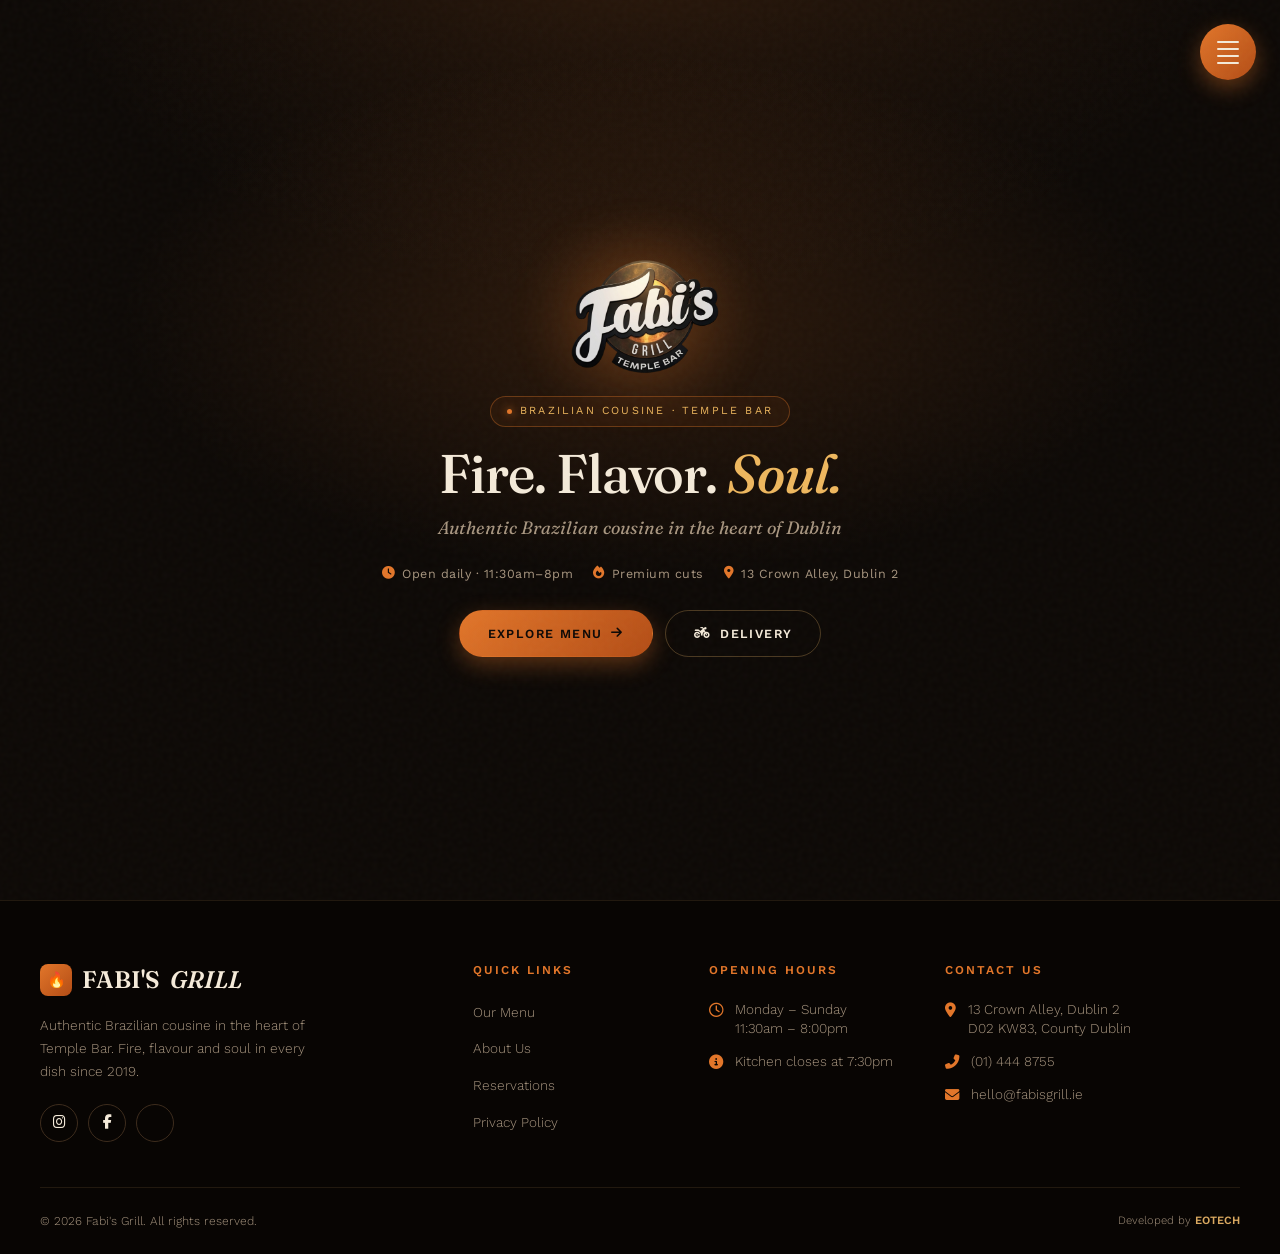
==== index.html @ be39a0a1 "Update index.html" ====
<!DOCTYPE html>
<html lang="en">
<head>
<meta charset="UTF-8">
<meta name="viewport" content="width=device-width, initial-scale=1.0, viewport-fit=cover">
<title>Fabi's Grill · Brazilian Cousine &amp; Grill · Temple Bar, Dublin</title>
<meta name="description" content="Fabi's Grill — Authentic Brazilian cousine in the heart of Temple Bar, Dublin. Picanha, feijoada, parmegiana and much more.">

<link rel="icon" href="data:image/svg+xml,<svg xmlns='http://www.w3.org/2000/svg' viewBox='0 0 100 100'><text y='.9em' font-size='90'>🔥</text></svg>">

<link rel="preconnect" href="https://fonts.googleapis.com">
<link rel="preconnect" href="https://fonts.gstatic.com" crossorigin>
<link href="https://fonts.googleapis.com/css2?family=Fraunces:ital,opsz,wght@0,9..144,400;0,9..144,500;0,9..144,600;0,9..144,700;1,9..144,500;1,9..144,600&family=Work+Sans:wght@300;400;500;600;700&display=swap" rel="stylesheet">
<link rel="stylesheet" href="https://cdnjs.cloudflare.com/ajax/libs/font-awesome/6.4.0/css/all.min.css">

<style>
:root {
    --char: #0d0906;
    --char-2: #14100b;
    --panel: #1d1610;
    --panel-2: #261c14;
    --panel-3: #2f2318;
    --line: #3d2c1d;
    --line-soft: rgba(217,168,96,0.12);
    --ember: #e2762a; /* Laranja principal */
    --ember-deep: #b34d16;
    --gold: #d9a860;
    --gold-bright: #eeb75e;
    --cream: #f4ead9;
    --muted: #a89680;
    
    --font-display: 'Fraunces', Georgia, serif;
    --font-body: 'Work Sans', -apple-system, sans-serif;
    --ease: cubic-bezier(0.16, 1, 0.3, 1);
    --transition: all 0.4s var(--ease);
}

* { margin: 0; padding: 0; box-sizing: border-box; -webkit-tap-highlight-color: transparent; }

html { scroll-behavior: smooth; }

body {
    background: var(--char);
    background-image:
        radial-gradient(ellipse 1000px 600px at 50% -5%, rgba(226,118,42,0.14), transparent 60%),
        radial-gradient(ellipse 800px 500px at 90% 100%, rgba(217,168,96,0.06), transparent 60%);
    font-family: var(--font-body);
    color: var(--cream);
    overflow-x: hidden;
    line-height: 1.55;
    -webkit-font-smoothing: antialiased;
    touch-action: pan-x pan-y;
    display: flex;
    flex-direction: column;
    min-height: 100vh;
}

body::before {
    content: '';
    position: fixed;
    inset: 0;
    pointer-events: none;
    opacity: 0.03;
    z-index: 9999;
    background-image: url("data:image/svg+xml,%3Csvg viewBox='0 0 200 200' xmlns='http://www.w3.org/2000/svg'%3E%3Cfilter id='n'%3E%3CfeTurbulence type='fractalNoise' baseFrequency='0.9'/%3E%3C/filter%3E%3Crect width='100%25' height='100%25' filter='url(%23n)'/%3E%3C/svg%3E");
}

h1, h2, h3, h4 { font-family: var(--font-display); font-weight: 500; letter-spacing: -0.01em; }

::selection { background: var(--ember); color: var(--char); }

::-webkit-scrollbar { width: 10px; height: 4px; }
::-webkit-scrollbar-track { background: var(--char-2); }
::-webkit-scrollbar-thumb { background: var(--line); border-radius: 10px; }
::-webkit-scrollbar-thumb:hover { background: var(--ember); }

/* ============ BOTÃO MENU FLUTUANTE (Padrão do Site) ============ */
.menu-toggle-btn {
    position: fixed;
    top: 24px;
    right: 24px;
    width: 56px;
    height: 56px;
    background: linear-gradient(135deg, var(--ember), var(--ember-deep));
    border-radius: 50%;
    border: none;
    cursor: pointer;
    z-index: 1000;
    display: flex;
    flex-direction: column;
    align-items: center;
    justify-content: center;
    gap: 5px;
    box-shadow: 0 8px 22px rgba(226,118,42,0.4);
    transition: transform 0.3s var(--ease), box-shadow 0.3s;
}

.menu-toggle-btn:hover {
    transform: translateY(-3px);
    box-shadow: 0 14px 32px rgba(226,118,42,0.6);
    filter: brightness(1.08);
}

.menu-toggle-btn span {
    display: block;
    width: 22px;
    height: 2px;
    background-color: var(--cream);
    border-radius: 2px;
}

/* ============ SIDEBAR (MENU LATERAL) ============ */
.sidebar-overlay {
    position: fixed;
    inset: 0;
    background: rgba(0, 0, 0, 0.6);
    backdrop-filter: blur(4px);
    z-index: 1001;
    opacity: 0;
    visibility: hidden;
    transition: var(--transition);
}

.sidebar-overlay.active {
    opacity: 1;
    visibility: visible;
}

.sidebar-menu {
    position: fixed;
    top: 0;
    right: -100%;
    width: 100%;
    max-width: 400px;
    height: 100%;
    height: 100dvh;
    background: var(--char);
    z-index: 1002;
    display: flex;
    flex-direction: column;
    transition: right 0.4s var(--ease);
    border-left: 1px solid var(--line);
    box-shadow: -10px 0 30px rgba(0,0,0,0.5);
}

.sidebar-menu.active {
    right: 0;
}

/* Header da Sidebar */
.sidebar-header {
    display: flex;
    justify-content: space-between;
    align-items: center;
    padding: 30px;
    border-bottom: 1px solid var(--line-soft);
}

.sidebar-header img {
    max-height: 50px;
}

.close-sidebar {
    background: transparent;
    border: none;
    color: var(--muted);
    font-size: 1.5rem;
    cursor: pointer;
    transition: color 0.3s;
}

.close-sidebar:hover {
    color: var(--cream);
}

/* Links da Sidebar */
.sidebar-links {
    list-style: none;
    padding: 20px 0;
    flex: 1;
    overflow-y: auto;
}

.sidebar-links li {
    padding: 0 30px;
}

.sidebar-links a {
    display: flex;
    align-items: center;
    gap: 15px;
    padding: 18px 0;
    text-decoration: none;
    color: var(--cream);
    font-family: var(--font-display);
    font-size: 1.4rem;
    font-weight: 500;
    border-bottom: 1px solid rgba(61, 44, 29, 0.4);
    transition: var(--transition);
}

.sidebar-links a:hover {
    color: var(--gold-bright);
    padding-left: 10px;
}

.sidebar-links a i {
    color: var(--ember);
    font-size: 1rem;
    width: 24px;
    text-align: center;
}

/* Footer da Sidebar */
.sidebar-footer {
    padding: 30px;
    border-top: 1px solid var(--line-soft);
    background: var(--char-2);
}

.sidebar-footer p {
    color: var(--muted);
    font-size: 0.8rem;
    margin-bottom: 15px;
    line-height: 1.5;
}

.sidebar-socials {
    display: flex;
    gap: 15px;
}

.sidebar-socials a {
    color: var(--cream);
    font-size: 1.1rem;
    transition: color 0.3s;
}

.sidebar-socials a:hover {
    color: var(--ember);
}

/* ============ HERO ============ */
.hero {
    position: relative;
    display: flex;
    align-items: center;
    justify-content: center;
    text-align: center;
    padding: 50px 30px 40px;
    flex: 1;
    min-height: 100vh;
    overflow: hidden;
}

.hero::before {
    content: '';
    position: absolute;
    inset: 0;
    background:
        radial-gradient(ellipse 800px 400px at 50% 35%, rgba(226,118,42,0.15), transparent 65%),
        linear-gradient(180deg, transparent 0%, var(--char) 100%);
    z-index: 1;
}

/* ============ EFEITO DE FOGO PREMIUM ============ */
.hero-embers {
    position: absolute;
    inset: 0;
    z-index: 0;
    overflow: hidden;
    pointer-events: none;
}

.hero-embers span {
    position: absolute;
    bottom: -20px;
    border-radius: 50%;
    background: radial-gradient(circle at 30% 30%, #fff, var(--gold-bright) 40%, var(--ember) 80%);
    box-shadow: 
        0 0 6px #fff,
        0 0 12px var(--gold-bright),
        0 0 24px var(--ember),
        0 0 50px rgba(226,118,42,0.4);
    animation: riseFire linear infinite;
    opacity: 0;
}

@keyframes riseFire {
    0% { transform: translateY(0) translateX(0) scale(0.3); opacity: 0; }
    15% { opacity: 1; transform: translateY(-20vh) translateX(15px) scale(1); }
    50% { transform: translateY(-55vh) translateX(-20px) scale(0.8); opacity: 0.9; }
    80% { transform: translateY(-85vh) translateX(10px) scale(0.5); opacity: 0.5; }
    100% { transform: translateY(-110vh) translateX(-5px) scale(0); opacity: 0; }
}

/* Camadas de faíscas */
.hero-embers span:nth-child(1)  { left: 10%; width: 2px; height: 2px; animation-duration: 3.5s; animation-delay: 0s; }
.hero-embers span:nth-child(2)  { left: 25%; width: 2px; height: 2px; animation-duration: 4.2s; animation-delay: 1s; }
.hero-embers span:nth-child(3)  { left: 40%; width: 3px; height: 3px; animation-duration: 3.8s; animation-delay: 2.5s; }
.hero-embers span:nth-child(4)  { left: 55%; width: 2px; height: 2px; animation-duration: 4.5s; animation-delay: 0.5s; }
.hero-embers span:nth-child(5)  { left: 70%; width: 2px; height: 2px; animation-duration: 3.2s; animation-delay: 3s; }
.hero-embers span:nth-child(6)  { left: 85%; width: 3px; height: 3px; animation-duration: 4.8s; animation-delay: 1.5s; }
.hero-embers span:nth-child(7)  { left: 15%; width: 2px; height: 2px; animation-duration: 5s; animation-delay: 4s; }
.hero-embers span:nth-child(8)  { left: 65%; width: 2px; height: 2px; animation-duration: 3.5s; animation-delay: 2s; }
.hero-embers span:nth-child(9)  { left: 35%; width: 3px; height: 3px; animation-duration: 4.2s; animation-delay: 0.8s; }
.hero-embers span:nth-child(10) { left: 90%; width: 2px; height: 2px; animation-duration: 3.8s; animation-delay: 3.5s; }
.hero-embers span:nth-child(11) { left: 5%;  width: 4px; height: 4px; animation-duration: 5.5s; animation-delay: 1.2s; }
.hero-embers span:nth-child(12) { left: 20%; width: 5px; height: 5px; animation-duration: 6.5s; animation-delay: 4.5s; }
.hero-embers span:nth-child(13) { left: 45%; width: 4px; height: 4px; animation-duration: 5.8s; animation-delay: 2.8s; }
.hero-embers span:nth-child(14) { left: 60%; width: 5px; height: 5px; animation-duration: 6s; animation-delay: 0.2s; }
.hero-embers span:nth-child(15) { left: 75%; width: 4px; height: 4px; animation-duration: 5.2s; animation-delay: 3.2s; }
.hero-embers span:nth-child(16) { left: 95%; width: 5px; height: 5px; animation-duration: 6.8s; animation-delay: 1.8s; }
.hero-embers span:nth-child(17) { left: 50%; width: 4px; height: 4px; animation-duration: 5.5s; animation-delay: 5s; }
.hero-embers span:nth-child(18) { left: 30%; width: 5px; height: 5px; animation-duration: 6.2s; animation-delay: 2.2s; }
.hero-embers span:nth-child(19) { left: 12%; width: 7px; height: 7px; animation-duration: 8s; animation-delay: 0.4s; }
.hero-embers span:nth-child(20) { left: 82%; width: 8px; height: 8px; animation-duration: 9s; animation-delay: 2.5s; }
.hero-embers span:nth-child(21) { left: 48%; width: 6px; height: 6px; animation-duration: 7.5s; animation-delay: 4.8s; }
.hero-embers span:nth-child(22) { left: 72%; width: 7px; height: 7px; animation-duration: 8.5s; animation-delay: 1.5s; }

/* ============ CONTEÚDO DO HERO ============ */
.hero-content {
    position: relative;
    z-index: 3;
    max-width: 850px;
}

.hero-logo-wrap {
    position: relative;
    width: 170px;
    max-width: 55%;
    margin: 0 auto 16px;
}
.hero-logo-wrap::before {
    content: "";
    position: absolute;
    inset: -25%;
    background: radial-gradient(circle, rgba(226,118,42,0.45) 0%, rgba(226,118,42,0.12) 42%, transparent 72%);
    filter: blur(14px);
    border-radius: 50%;
    animation: embers-glow 5s ease-in-out infinite;
    z-index: 0;
}
@keyframes embers-glow {
    0%, 100% { opacity: 0.5; transform: scale(0.95); }
    50% { opacity: 0.9; transform: scale(1.06); }
}
.hero-logo {
    position: relative;
    z-index: 1;
    width: 100%;
    height: auto;
    border-radius: 16px;
    display: block;
    animation: logo-breathe 5s ease-in-out infinite;
}
@keyframes logo-breathe {
    0%, 100% { filter: drop-shadow(0 0 10px rgba(226,118,42,0.3)); }
    50% { filter: drop-shadow(0 0 22px rgba(226,118,42,0.6)); }
}

.hero-badge {
    display: inline-flex;
    align-items: center;
    gap: 8px;
    padding: 6px 16px;
    border: 1px solid rgba(226,118,42,0.35);
    border-radius: 40px;
    font-size: 0.68rem;
    letter-spacing: 2.2px;
    text-transform: uppercase;
    color: var(--gold-bright);
    margin-bottom: 18px;
    background: rgba(226,118,42,0.06);
    backdrop-filter: blur(10px);
    animation: fadeInDown 0.9s var(--ease) both;
}
.hero-badge .dot {
    width: 5px; height: 5px;
    border-radius: 50%;
    background: var(--ember);
    animation: pulse 2s infinite;
    box-shadow: 0 0 8px var(--ember);
}
@keyframes pulse {
    0%, 100% { opacity: 1; transform: scale(1); }
    50% { opacity: 0.5; transform: scale(1.4); }
}

.hero h1 {
    font-size: clamp(2rem, 5vw, 3.4rem);
    font-weight: 500;
    line-height: 1.05;
    margin-bottom: 12px;
    letter-spacing: -0.02em;
    animation: fadeInUp 1.1s var(--ease) 0.2s both;
}
.hero h1 em {
    color: var(--gold-bright);
    font-style: italic;
    font-weight: 500;
}

.hero-sub {
    font-family: var(--font-display);
    font-style: italic;
    font-size: clamp(1rem, 1.4vw, 1.15rem);
    color: var(--muted);
    margin-bottom: 22px;
    font-weight: 400;
    animation: fadeInUp 1.1s var(--ease) 0.35s both;
}

.hero-meta {
    display: flex;
    gap: 20px;
    justify-content: center;
    flex-wrap: wrap;
    margin-bottom: 26px;
    animation: fadeInUp 1.1s var(--ease) 0.5s both;
}
.hero-meta-item {
    display: inline-flex;
    align-items: center;
    gap: 7px;
    font-size: 0.78rem;
    color: var(--muted);
    letter-spacing: 0.5px;
}
.hero-meta-item i {
    color: var(--ember);
    font-size: 0.8rem;
}

.hero-actions {
    display: flex;
    gap: 12px;
    justify-content: center;
    flex-wrap: wrap;
    animation: fadeInUp 1.1s var(--ease) 0.65s both;
}

.btn-primary, .btn-ghost {
    padding: 13px 28px;
    border-radius: 40px;
    font-size: 0.78rem;
    font-weight: 600;
    letter-spacing: 1.4px;
    text-transform: uppercase;
    text-decoration: none;
    cursor: pointer;
    transition: var(--transition);
    border: 1px solid transparent;
    display: inline-flex;
    align-items: center;
    gap: 9px;
    font-family: var(--font-body);
}
.btn-primary {
    background: linear-gradient(135deg, var(--ember), var(--ember-deep));
    color: var(--char);
    box-shadow: 0 8px 22px rgba(226,118,42,0.35);
}
.btn-primary:hover {
    transform: translateY(-3px);
    box-shadow: 0 14px 32px rgba(226,118,42,0.5);
    filter: brightness(1.08);
}
.btn-ghost {
    background: transparent;
    color: var(--cream);
    border-color: rgba(217,168,96,0.3);
}
.btn-ghost:hover {
    border-color: var(--ember);
    color: var(--gold-bright);
    transform: translateY(-3px);
}

@keyframes fadeInUp { from { opacity: 0; transform: translateY(30px); } to { opacity: 1; transform: translateY(0); } }
@keyframes fadeInDown { from { opacity: 0; transform: translateY(-20px); } to { opacity: 1; transform: translateY(0); } }

/* ============ RODAPÉ PROFISSIONAL ============ */
footer {
    background: #080503;
    padding: 60px 40px 24px;
    border-top: 1px solid var(--line-soft);
    position: relative;
    z-index: 10;
}

.footer-grid {
    max-width: 1300px;
    margin: 0 auto;
    display: grid;
    grid-template-columns: 2fr 1fr 1fr 1.5fr;
    gap: 40px;
    margin-bottom: 40px;
}

.footer-col h4 {
    font-family: var(--font-body);
    font-size: 0.75rem;
    letter-spacing: 2px;
    text-transform: uppercase;
    color: var(--ember);
    margin-bottom: 20px;
    font-weight: 600;
}

.footer-brand .logo {
    font-family: var(--font-display);
    font-size: 1.5rem;
    font-weight: 600;
    color: var(--cream);
    text-decoration: none;
    display: inline-flex;
    align-items: center;
    gap: 10px;
    margin-bottom: 16px;
}
.footer-brand .logo .flame {
    display: inline-flex;
    align-items: center;
    justify-content: center;
    width: 32px; height: 32px;
    border-radius: 8px;
    background: linear-gradient(135deg, var(--ember), var(--ember-deep));
    color: var(--char);
    font-size: 0.95rem;
}
.footer-brand p {
    color: var(--muted);
    font-size: 0.85rem;
    font-weight: 300;
    line-height: 1.7;
    margin-bottom: 20px;
    max-width: 280px;
}

.social-links {
    display: flex;
    gap: 10px;
}
.social-links a {
    width: 38px; height: 38px;
    border-radius: 50%;
    border: 1px solid var(--line);
    display: flex;
    align-items: center;
    justify-content: center;
    color: var(--cream);
    text-decoration: none;
    font-size: 0.9rem;
    transition: var(--transition);
}
.social-links a:hover {
    background: var(--ember);
    border-color: var(--ember);
    color: var(--char);
    transform: translateY(-3px);
}

.footer-links { list-style: none; }
.footer-links li { margin-bottom: 12px; }
.footer-links a {
    color: var(--muted);
    text-decoration: none;
    font-size: 0.85rem;
    font-weight: 300;
    transition: var(--transition);
}
.footer-links a:hover { color: var(--gold-bright); padding-left: 4px; }

.footer-contact { list-style: none; }
.footer-contact li {
    display: flex;
    gap: 12px;
    margin-bottom: 14px;
    color: var(--muted);
    font-size: 0.85rem;
    font-weight: 300;
    line-height: 1.4;
}
.footer-contact i {
    color: var(--ember);
    font-size: 0.9rem;
    margin-top: 3px;
    flex-shrink: 0;
}

.footer-bottom {
    max-width: 1300px;
    margin: 0 auto;
    padding-top: 24px;
    border-top: 1px solid var(--line-soft);
    display: flex;
    justify-content: space-between;
    align-items: center;
    flex-wrap: wrap;
    gap: 16px;
    font-size: 0.75rem;
    color: var(--muted);
    font-weight: 300;
}

.developer-credit {
    display: flex;
    align-items: center;
    gap: 8px;
    font-size: 0.7rem;
    color: var(--muted);
}
.developer-credit strong { color: var(--gold); font-weight: 600; }

/* ============ MODAIS ============ */
.delivery-modal {
    display: none;
    position: fixed;
    inset: 0;
    background: rgba(0,0,0,0.85);
    backdrop-filter: blur(8px);
    z-index: 2000;
    align-items: center;
    justify-content: center;
    padding: 20px;
    opacity: 0;
    transition: opacity 0.3s ease;
}
.delivery-modal.active { display: flex; opacity: 1; }
.delivery-box {
    background: linear-gradient(180deg, var(--panel) 0%, var(--char-2) 100%);
    border-radius: 24px;
    padding: 40px 32px;
    max-width: 420px;
    width: 100%;
    border: 1px solid var(--line);
    box-shadow: 0 30px 80px rgba(0,0,0,0.8);
    text-align: center;
    transform: translateY(20px);
    transition: transform 0.4s var(--ease);
}
.delivery-modal.active .delivery-box { transform: translateY(0); }
.delivery-box h2 { font-family: var(--font-display); font-size: 1.8rem; color: var(--cream); margin-bottom: 8px; }
.delivery-box p { color: var(--muted); font-size: 0.9rem; margin-bottom: 28px; font-weight: 300; }
.delivery-options { display: flex; flex-direction: column; gap: 12px; margin-bottom: 24px; }
.delivery-option {
    display: flex; align-items: center; justify-content: center; gap: 12px;
    padding: 16px 22px; border-radius: 14px; text-decoration: none;
    font-weight: 700; font-size: 1rem; transition: var(--transition);
    border: 1px solid transparent;
}
.delivery-option i { font-size: 1.2rem; }
.delivery-option.deliveroo { background: rgba(0, 204, 188, 0.1); color: #00CCBC; border-color: rgba(0, 204, 188, 0.3); }
.delivery-option.deliveroo:hover { background: #00CCBC; color: var(--char); transform: translateY(-3px); box-shadow: 0 10px 25px rgba(0, 204, 188, 0.4); }
.delivery-option.ubereats { background: rgba(6, 193, 103, 0.1); color: #06C167; border-color: rgba(6, 193, 103, 0.3); }
.delivery-option.ubereats:hover { background: #06C167; color: #fff; transform: translateY(-3px); box-shadow: 0 10px 25px rgba(6, 193, 103, 0.4); }
.close-delivery { background: transparent; border: none; color: var(--muted); font-size: 0.85rem; font-weight: 500; cursor: pointer; padding: 8px; transition: color 0.2s; }
.close-delivery:hover { color: var(--cream); }

/* ============ RESPONSIVIDADE ============ */
@media (max-width: 992px) {
    .footer-grid { grid-template-columns: 1fr 1fr; }
}

@media (max-width: 768px) {
    .menu-toggle-btn { top: 16px; right: 16px; width: 50px; height: 50px; }
    .menu-toggle-btn span { width: 20px; }
    
    .hero { padding: 40px 20px 30px; }
    .hero-logo-wrap { width: 140px; }
    .hero-actions { flex-direction: column; align-items: center; }
    .btn-primary, .btn-ghost { width: 100%; max-width: 280px; justify-content: center; }
    .hero-meta { gap: 12px; }
    .hero-meta-item { font-size: 0.72rem; }
    
    .footer-grid { grid-template-columns: 1fr; text-align: center; gap: 36px; }
    .footer-brand p { margin: 0 auto 20px; }
    .social-links { justify-content: center; }
    .footer-contact li { justify-content: center; text-align: left; }
    .footer-bottom { flex-direction: column; text-align: center; }
    .delivery-box { padding: 32px 24px; }
}

@media (prefers-reduced-motion: reduce) {
    *, *::before, *::after {
        animation-duration: 0.001ms !important;
        animation-iteration-count: 1 !important;
        transition-duration: 0.001ms !important;
    }
    .hero-embers { display: none; }
}

:focus-visible {
    outline: 2px solid var(--ember);
    outline-offset: 3px;
    border-radius: 4px;
}
</style>
</head>
<body>

<!-- BOTÃO FLUTUANTE -->
<button class="menu-toggle-btn" id="openMenu" aria-label="Open menu">
    <span></span>
    <span></span>
    <span></span>
    <span></span>
</button>

<!-- SIDEBAR MENU LATERAL -->
<div class="sidebar-overlay" id="sidebarOverlay"></div>
<nav class="sidebar-menu" id="sidebarMenu">
    <div class="sidebar-header">
        <img src="logo-fabis.png" alt="Fabi's Grill">
        <button class="close-sidebar" id="closeMenu" aria-label="Close menu">&times;</button>
    </div>
    
    <ul class="sidebar-links">
        <li>
            <a href="#" onclick="openBookingModal(); closeSidebar();">
                <i class="far fa-calendar-alt"></i> Book a Table
            </a>
        </li>
        <li>
            <a href="#" onclick="openDeliveryModal(); closeSidebar();">
                <i class="fas fa-motorcycle"></i> Order Delivery
            </a>
        </li>
        <li>
            <a href="#">
                <i class="fas fa-utensils"></i> Our Menu
            </a>
        </li>
        <li>
            <a href="#">
                <i class="fas fa-info-circle"></i> About Us
            </a>
        </li>
        <li>
            <a href="#contact">
                <i class="fas fa-map-marker-alt"></i> Find Us
            </a>
        </li>
    </ul>
    
    <div class="sidebar-footer">
        <p><i class="fas fa-phone-alt"></i> (01) 444 8755<br><i class="fas fa-map-marker-alt"></i> 13 Crown Alley, Dublin 2</p>
        <div class="sidebar-socials">
            <!-- Instagram e Facebook Configurados -->
            <a href="https://www.instagram.com/fabisgrilltemplebar" target="_blank" rel="noopener noreferrer" aria-label="Instagram"><i class="fab fa-instagram"></i></a>
            <a href="https://www.facebook.com/search/top?q=fabisgrill%20temple%20bar" target="_blank" rel="noopener noreferrer" aria-label="Facebook"><i class="fab fa-facebook-f"></i></a>
            <a href="#" aria-label="Tripadvisor"><i class="fab fa-tripadvisor"></i></a>
        </div>
    </div>
</nav>

<!-- HERO -->
<section class="hero">
    <div class="hero-embers" aria-hidden="true">
        <span></span><span></span><span></span><span></span><span></span>
        <span></span><span></span><span></span><span></span><span></span>
        <span></span><span></span><span></span><span></span><span></span>
        <span></span><span></span><span></span><span></span><span></span>
        <span></span><span></span>
    </div>

    <div class="hero-content">
        <div class="hero-logo-wrap">
            <img class="hero-logo" src="logo-fabis.png" alt="Fabi's Grill logo" width="340" height="340" fetchpriority="high">
        </div>

        <div class="hero-badge">
            <span class="dot"></span>
            Brazilian Cousine · Temple Bar
        </div>

        <h1>Fire. Flavor. <em>Soul.</em></h1>
        <p class="hero-sub">Authentic Brazilian cousine in the heart of Dublin</p>

        <div class="hero-meta">
            <span class="hero-meta-item"><i class="fas fa-clock"></i> Open daily · 11:30am–8pm</span>
            <span class="hero-meta-item"><i class="fas fa-fire"></i> Premium cuts</span>
            <span class="hero-meta-item"><i class="fas fa-map-marker-alt"></i> 13 Crown Alley, Dublin 2</span>
        </div>

        <div class="hero-actions">
            <a href="#" class="btn-primary">
                Explore Menu <i class="fas fa-arrow-right"></i>
            </a>
            <button class="btn-ghost" onclick="openDeliveryModal()">
               <i class="fas fa-motorcycle"></i> Delivery
            </button>
        </div>
    </div>
</section>

<!-- RODAPÉ PROFISSIONAL -->
<footer id="contact">
    <div class="footer-grid">
        
        <div class="footer-brand">
            <a href="#" class="logo">
                <span class="flame">🔥</span>
                FABI'S <em>GRILL</em>
            </a>
            <p>Authentic Brazilian cousine in the heart of Temple Bar. Fire, flavour and soul in every dish since 2019.</p>
            <div class="social-links">
                <!-- Instagram e Facebook Configurados -->
                <a href="https://www.instagram.com/fabisgrilltemplebar" target="_blank" rel="noopener noreferrer" aria-label="Instagram"><i class="fab fa-instagram"></i></a>
                <a href="https://www.facebook.com/search/top?q=fabisgrill%20temple%20bar" target="_blank" rel="noopener noreferrer" aria-label="Facebook"><i class="fab fa-facebook-f"></i></a>
                <a href="#" aria-label="Tripadvisor"><i class="fab fa-tripadvisor"></i></a>
            </div>
        </div>

        <div class="footer-col">
            <h4>Quick Links</h4>
            <ul class="footer-links">
                <li><a href="#">Our Menu</a></li>
                <li><a href="#">About Us</a></li>
                <li><a href="#" onclick="openBookingModal(); return false;">Reservations</a></li>
                <li><a href="#">Privacy Policy</a></li>
            </ul>
        </div>

        <div class="footer-col">
            <h4>Opening Hours</h4>
            <ul class="footer-contact">
                <li><i class="far fa-clock"></i> Monday – Sunday<br>11:30am – 8:00pm</li>
                <li><i class="fas fa-info-circle"></i> Kitchen closes at 7:30pm</li>
            </ul>
        </div>

        <div class="footer-col">
            <h4>Contact Us</h4>
            <ul class="footer-contact">
                <li>
                    <i class="fas fa-map-marker-alt"></i> 
                    <span>13 Crown Alley, Dublin 2<br>D02 KW83, County Dublin</span>
                </li>
                <li>
                    <i class="fas fa-phone-alt"></i> 
                    <a href="tel:+35314448755" style="color: inherit; text-decoration: none;">(01) 444 8755</a>
                </li>
                <li><i class="fas fa-envelope"></i> hello@fabisgrill.ie</li>
            </ul>
        </div>

    </div>

    <div class="footer-bottom">
        <span>© 2026 Fabi's Grill. All rights reserved.</span>
        <div class="developer-credit">
            <span>Developed by <strong>EOTECH</strong></span>
        </div>
    </div>
</footer>

<!-- MODAL DE DELIVERY -->
<div id="deliveryModal" class="delivery-modal" onclick="closeDeliveryModalOnClick(event)">
    <div class="delivery-box" onclick="event.stopPropagation()">
        <h2>Order Delivery</h2>
        <p>Choose your preferred delivery partner</p>
        
        <div class="delivery-options">
            <a href="https://deliveroo.ie/menu/Dublin/city-hall/fabis-grill-temple-bar" 
               target="_blank" rel="noopener noreferrer" class="delivery-option deliveroo">
                <i class="fas fa-motorcycle"></i> Deliveroo
            </a>
            
            <a href="https://www.ubereats.com/ie" 
               target="_blank" rel="noopener noreferrer" class="delivery-option ubereats">
                <i class="fas fa-motorcycle"></i> Uber Eats
            </a>
        </div>
        
        <button class="close-delivery" onclick="closeDeliveryModal()">Cancel</button>
    </div>
</div>

<!-- MODAL DE BOOKING -->
<div id="bookingModal" class="delivery-modal" onclick="closeBookingModalOnClick(event)">
    <div class="delivery-box" onclick="event.stopPropagation()">
        <h2>Book a Table</h2>
        <p>Reservations will open shortly</p>
        
        <div class="delivery-options" style="gap: 15px;">
            <a href="tel:+35314448755" class="delivery-option deliveroo" style="background: rgba(217,168,96,0.1); color: var(--gold-bright); border-color: rgba(217,168,96,0.3);">
                <i class="fas fa-phone-alt"></i> Call Us
            </a>
            <a href="mailto:hello@fabisgrill.ie" class="delivery-option ubereats" style="background: rgba(217,168,96,0.1); color: var(--gold-bright); border-color: rgba(217,168,96,0.3);">
                <i class="fas fa-envelope"></i> Send Email
            </a>
        </div>
        
        <button class="close-delivery" onclick="closeBookingModal()">Cancel</button>
    </div>
</div>

<script>
    /* === SIDEBAR MENU === */
    const sidebarMenu = document.getElementById('sidebarMenu');
    const sidebarOverlay = document.getElementById('sidebarOverlay');
    const openMenuBtn = document.getElementById('openMenu');
    const closeMenuBtn = document.getElementById('closeMenu');

    function openSidebar() {
        sidebarMenu.classList.add('active');
        sidebarOverlay.classList.add('active');
        document.body.style.overflow = 'hidden';
    }

    function closeSidebar() {
        sidebarMenu.classList.remove('active');
        sidebarOverlay.classList.remove('active');
        document.body.style.overflow = '';
    }

    openMenuBtn.addEventListener('click', openSidebar);
    closeMenuBtn.addEventListener('click', closeSidebar);
    sidebarOverlay.addEventListener('click', closeSidebar);

    /* === MODAL DELIVERY === */
    function openDeliveryModal() {
        document.getElementById('deliveryModal').classList.add('active');
        document.body.style.overflow = 'hidden';
    }

    function closeDeliveryModal() {
        document.getElementById('deliveryModal').classList.remove('active');
        document.body.style.overflow = '';
    }

    function closeDeliveryModalOnClick(event) {
        if (event.target === document.getElementById('deliveryModal')) {
            closeDeliveryModal();
        }
    }

    /* === MODAL BOOKING === */
    function openBookingModal() {
        document.getElementById('bookingModal').classList.add('active');
        document.body.style.overflow = 'hidden';
    }

    function closeBookingModal() {
        document.getElementById('bookingModal').classList.remove('active');
        document.body.style.overflow = '';
    }

    function closeBookingModalOnClick(event) {
        if (event.target === document.getElementById('bookingModal')) {
            closeBookingModal();
        }
    }

    /* === TECLA ESC === */
    document.addEventListener('keydown', function(e) {
        if (e.key === 'Escape') {
            closeDeliveryModal();
            closeBookingModal();
            closeSidebar();
        }
    });
</script>

</body>
</html>
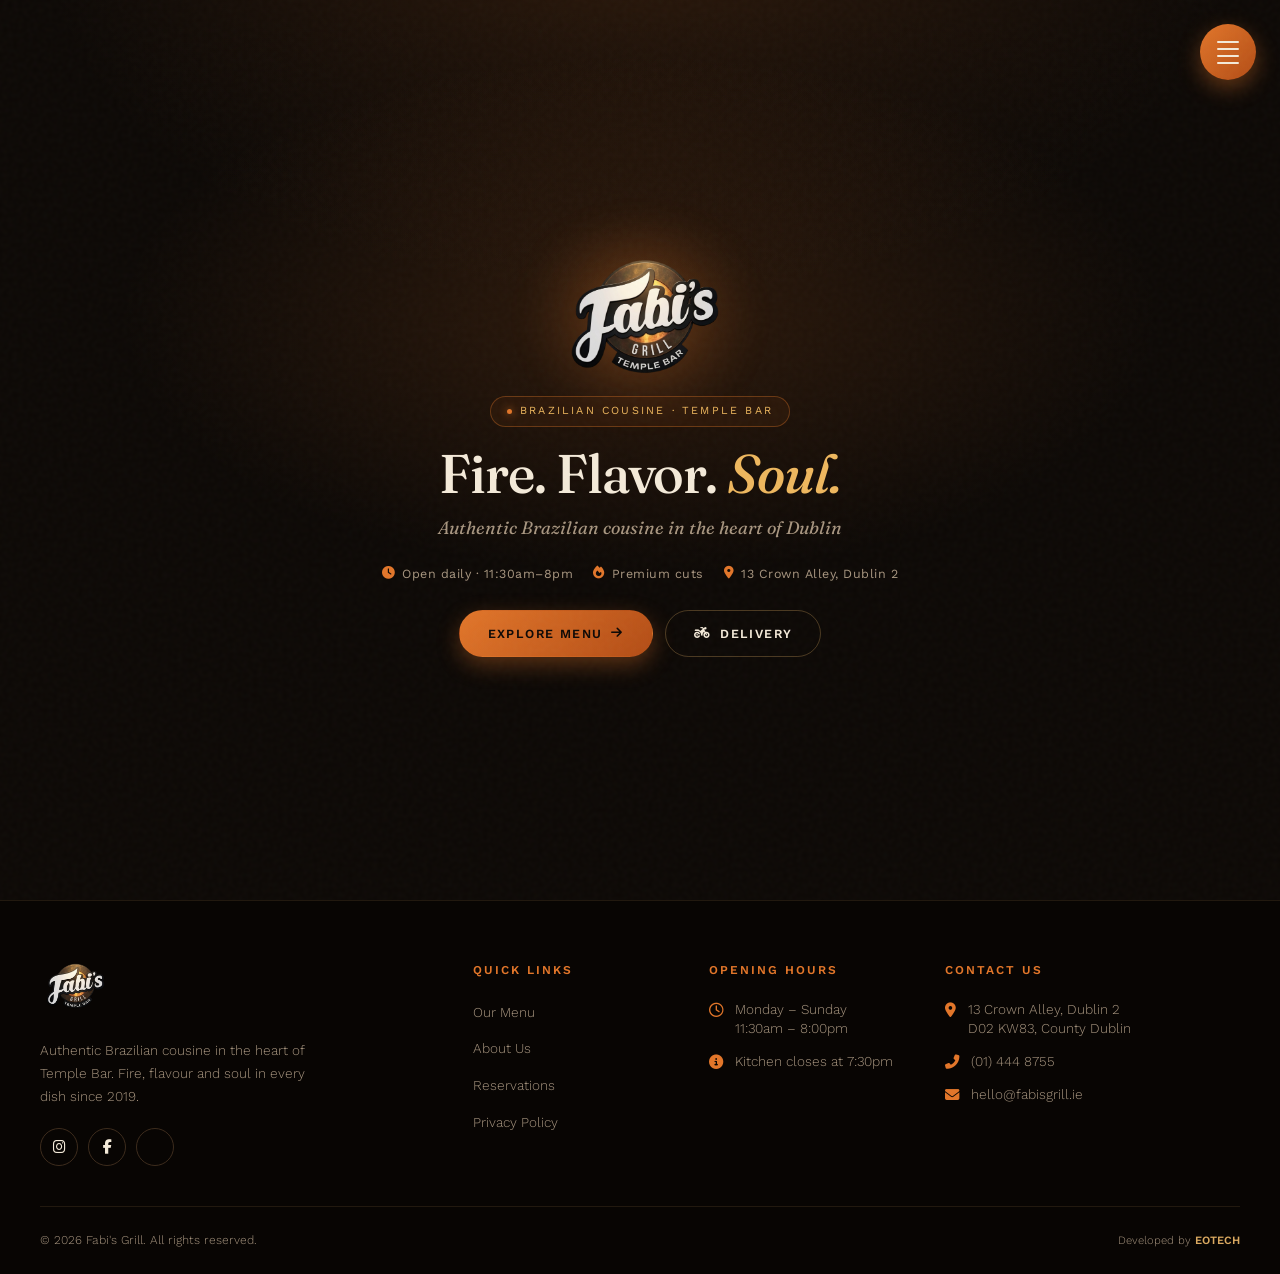
==== commit 4c6a8654: "Update index.html" ====
--- a/index.html
+++ b/index.html
@@ -74,7 +74,7 @@
 ::-webkit-scrollbar-thumb { background: var(--line); border-radius: 10px; }
 ::-webkit-scrollbar-thumb:hover { background: var(--ember); }
 
-/* ============ BOTÃO MENU FLUTUANTE (Padrão do Site) ============ */
+/* ============ BOTÃO MENU FLUTUANTE ============ */
 .menu-toggle-btn {
     position: fixed;
     top: 24px;
@@ -156,8 +156,11 @@
     border-bottom: 1px solid var(--line-soft);
 }
 
+/* Logo no Menu Lateral Ajustada */
 .sidebar-header img {
-    max-height: 50px;
+    max-height: 40px;
+    width: auto;
+    display: block;
 }
 
 .close-sidebar {
@@ -508,27 +511,18 @@
     font-weight: 600;
 }
 
+/* Logo no Rodapé Ajustada */
 .footer-brand .logo {
-    font-family: var(--font-display);
-    font-size: 1.5rem;
-    font-weight: 600;
-    color: var(--cream);
+    display: inline-block;
+    margin-bottom: 20px;
     text-decoration: none;
-    display: inline-flex;
-    align-items: center;
-    gap: 10px;
-    margin-bottom: 16px;
-}
-.footer-brand .logo .flame {
-    display: inline-flex;
-    align-items: center;
-    justify-content: center;
-    width: 32px; height: 32px;
-    border-radius: 8px;
-    background: linear-gradient(135deg, var(--ember), var(--ember-deep));
-    color: var(--char);
-    font-size: 0.95rem;
-}
+}
+.footer-brand .logo img {
+    max-height: 50px;
+    width: auto;
+    display: block;
+}
+
 .footer-brand p {
     color: var(--muted);
     font-size: 0.85rem;
@@ -712,7 +706,10 @@
 <div class="sidebar-overlay" id="sidebarOverlay"></div>
 <nav class="sidebar-menu" id="sidebarMenu">
     <div class="sidebar-header">
-        <img src="logo-fabis.png" alt="Fabi's Grill">
+        <!-- Logo Ajustada Aqui -->
+        <a href="#" style="text-decoration: none;">
+            <img src="logo-fabis.png" alt="Fabi's Grill">
+        </a>
         <button class="close-sidebar" id="closeMenu" aria-label="Close menu">&times;</button>
     </div>
     
@@ -747,7 +744,6 @@
     <div class="sidebar-footer">
         <p><i class="fas fa-phone-alt"></i> (01) 444 8755<br><i class="fas fa-map-marker-alt"></i> 13 Crown Alley, Dublin 2</p>
         <div class="sidebar-socials">
-            <!-- Instagram e Facebook Configurados -->
             <a href="https://www.instagram.com/fabisgrilltemplebar" target="_blank" rel="noopener noreferrer" aria-label="Instagram"><i class="fab fa-instagram"></i></a>
             <a href="https://www.facebook.com/search/top?q=fabisgrill%20temple%20bar" target="_blank" rel="noopener noreferrer" aria-label="Facebook"><i class="fab fa-facebook-f"></i></a>
             <a href="#" aria-label="Tripadvisor"><i class="fab fa-tripadvisor"></i></a>
@@ -800,13 +796,12 @@
     <div class="footer-grid">
         
         <div class="footer-brand">
+            <!-- Logo Ajustada Aqui -->
             <a href="#" class="logo">
-                <span class="flame">🔥</span>
-                FABI'S <em>GRILL</em>
+                <img src="logo-fabis.png" alt="Fabi's Grill">
             </a>
             <p>Authentic Brazilian cousine in the heart of Temple Bar. Fire, flavour and soul in every dish since 2019.</p>
             <div class="social-links">
-                <!-- Instagram e Facebook Configurados -->
                 <a href="https://www.instagram.com/fabisgrilltemplebar" target="_blank" rel="noopener noreferrer" aria-label="Instagram"><i class="fab fa-instagram"></i></a>
                 <a href="https://www.facebook.com/search/top?q=fabisgrill%20temple%20bar" target="_blank" rel="noopener noreferrer" aria-label="Facebook"><i class="fab fa-facebook-f"></i></a>
                 <a href="#" aria-label="Tripadvisor"><i class="fab fa-tripadvisor"></i></a>
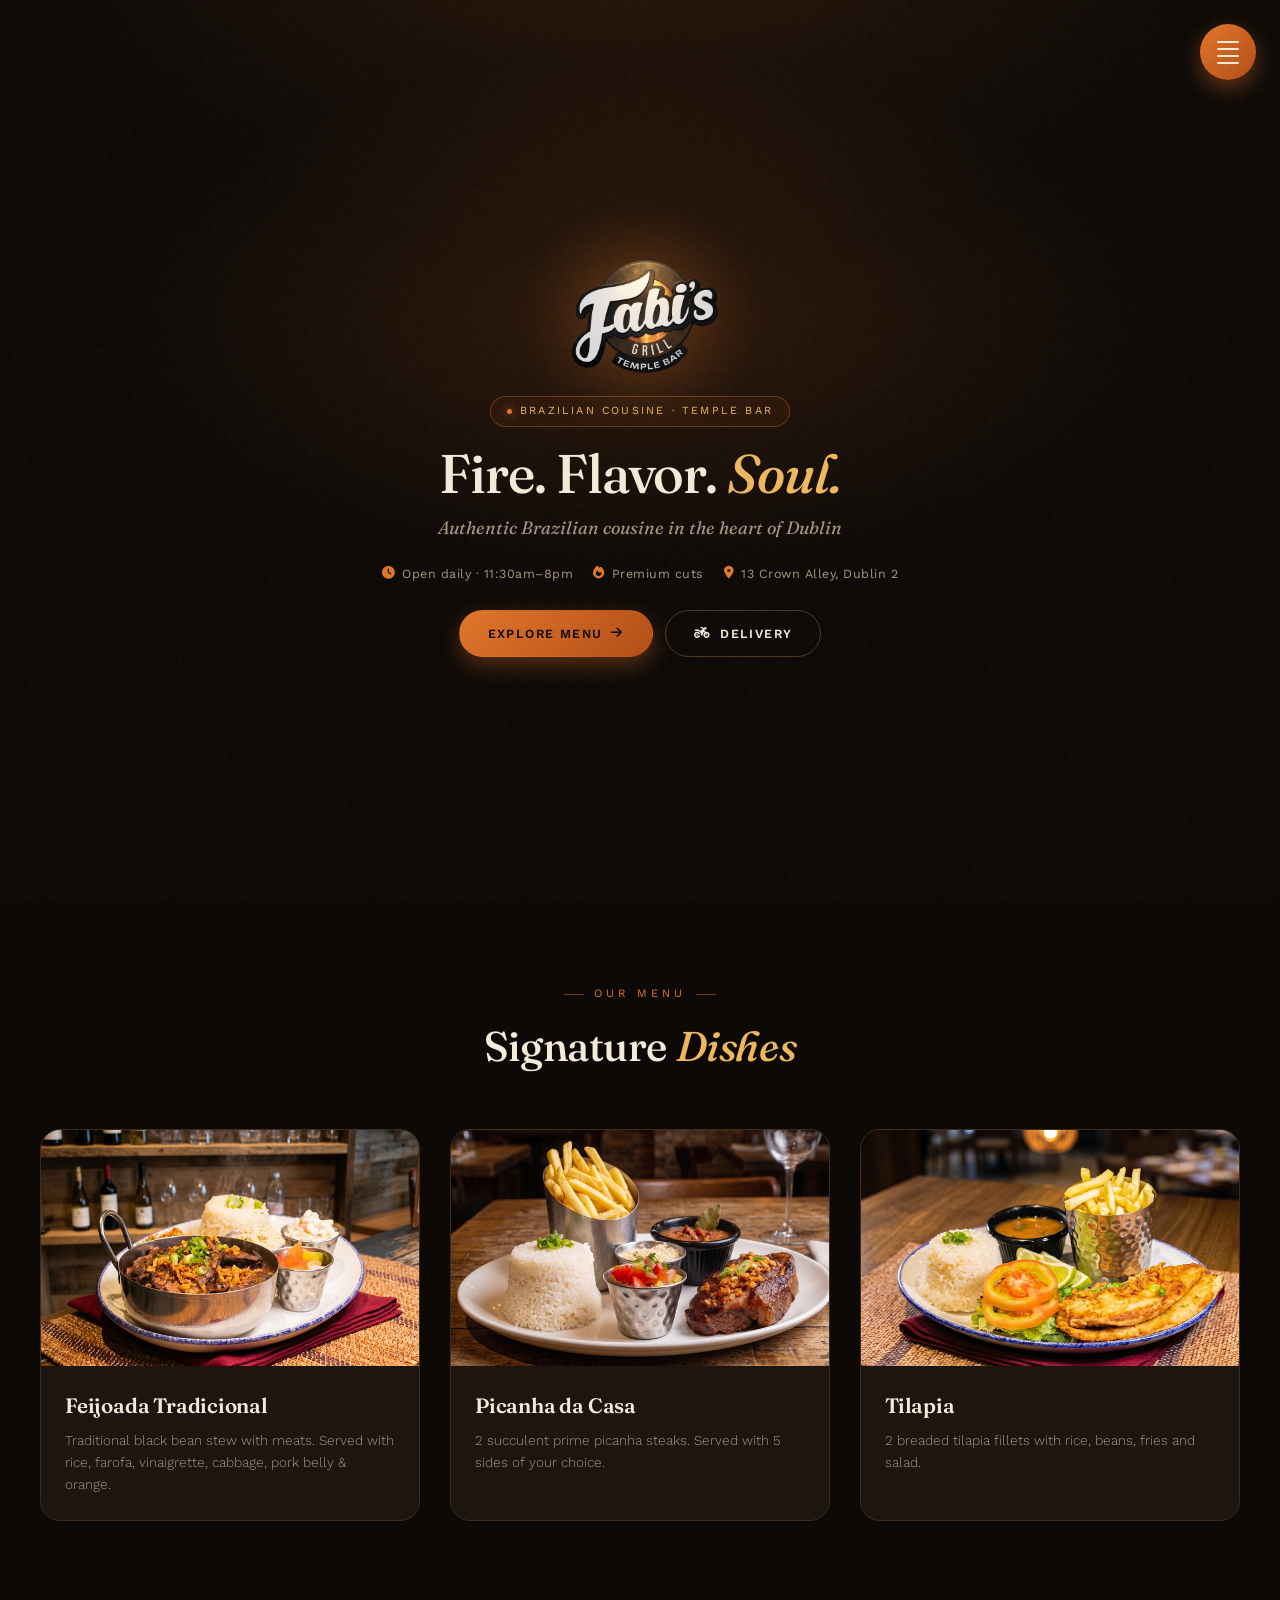
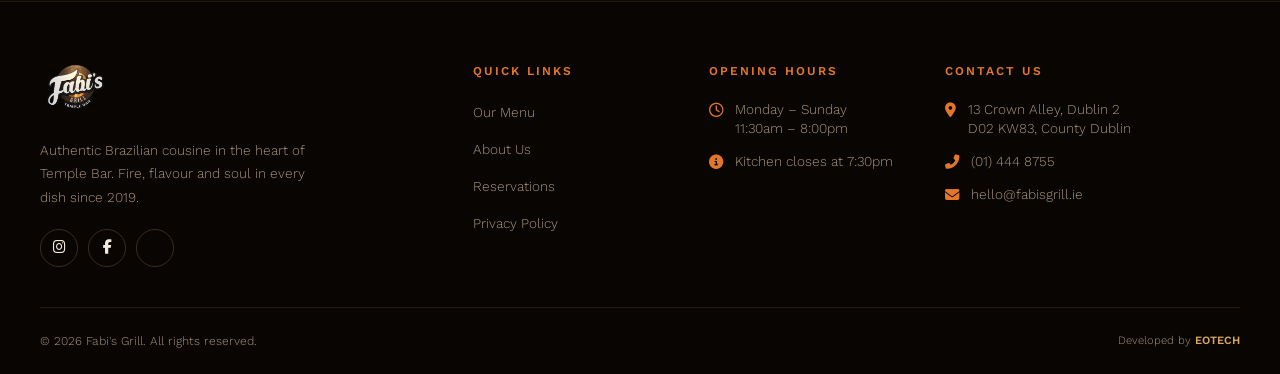
==== commit c36bbba4: "Update index.html" ====
--- a/index.html
+++ b/index.html
@@ -94,13 +94,11 @@
     box-shadow: 0 8px 22px rgba(226,118,42,0.4);
     transition: transform 0.3s var(--ease), box-shadow 0.3s;
 }
-
 .menu-toggle-btn:hover {
     transform: translateY(-3px);
     box-shadow: 0 14px 32px rgba(226,118,42,0.6);
     filter: brightness(1.08);
 }
-
 .menu-toggle-btn span {
     display: block;
     width: 22px;
@@ -120,11 +118,7 @@
     visibility: hidden;
     transition: var(--transition);
 }
-
-.sidebar-overlay.active {
-    opacity: 1;
-    visibility: visible;
-}
+.sidebar-overlay.active { opacity: 1; visibility: visible; }
 
 .sidebar-menu {
     position: fixed;
@@ -142,12 +136,8 @@
     border-left: 1px solid var(--line);
     box-shadow: -10px 0 30px rgba(0,0,0,0.5);
 }
-
-.sidebar-menu.active {
-    right: 0;
-}
-
-/* Header da Sidebar */
+.sidebar-menu.active { right: 0; }
+
 .sidebar-header {
     display: flex;
     justify-content: space-between;
@@ -155,93 +145,29 @@
     padding: 30px;
     border-bottom: 1px solid var(--line-soft);
 }
-
-/* Logo no Menu Lateral Ajustada */
-.sidebar-header img {
-    max-height: 40px;
-    width: auto;
-    display: block;
-}
-
+.sidebar-header img { max-height: 40px; width: auto; display: block; }
 .close-sidebar {
-    background: transparent;
-    border: none;
-    color: var(--muted);
-    font-size: 1.5rem;
-    cursor: pointer;
-    transition: color 0.3s;
-}
-
-.close-sidebar:hover {
-    color: var(--cream);
-}
-
-/* Links da Sidebar */
-.sidebar-links {
-    list-style: none;
-    padding: 20px 0;
-    flex: 1;
-    overflow-y: auto;
-}
-
-.sidebar-links li {
-    padding: 0 30px;
-}
-
+    background: transparent; border: none; color: var(--muted);
+    font-size: 1.5rem; cursor: pointer; transition: color 0.3s;
+}
+.close-sidebar:hover { color: var(--cream); }
+
+.sidebar-links { list-style: none; padding: 20px 0; flex: 1; overflow-y: auto; }
+.sidebar-links li { padding: 0 30px; }
 .sidebar-links a {
-    display: flex;
-    align-items: center;
-    gap: 15px;
-    padding: 18px 0;
-    text-decoration: none;
-    color: var(--cream);
-    font-family: var(--font-display);
-    font-size: 1.4rem;
-    font-weight: 500;
-    border-bottom: 1px solid rgba(61, 44, 29, 0.4);
+    display: flex; align-items: center; gap: 15px; padding: 18px 0;
+    text-decoration: none; color: var(--cream); font-family: var(--font-display);
+    font-size: 1.4rem; font-weight: 500; border-bottom: 1px solid rgba(61, 44, 29, 0.4);
     transition: var(--transition);
 }
-
-.sidebar-links a:hover {
-    color: var(--gold-bright);
-    padding-left: 10px;
-}
-
-.sidebar-links a i {
-    color: var(--ember);
-    font-size: 1rem;
-    width: 24px;
-    text-align: center;
-}
-
-/* Footer da Sidebar */
-.sidebar-footer {
-    padding: 30px;
-    border-top: 1px solid var(--line-soft);
-    background: var(--char-2);
-}
-
-.sidebar-footer p {
-    color: var(--muted);
-    font-size: 0.8rem;
-    margin-bottom: 15px;
-    line-height: 1.5;
-}
-
-.sidebar-socials {
-    display: flex;
-    gap: 15px;
-}
-
-.sidebar-socials a {
-    color: var(--cream);
-    font-size: 1.1rem;
-    transition: color 0.3s;
-}
-
-.sidebar-socials a:hover {
-    color: var(--ember);
-}
+.sidebar-links a:hover { color: var(--gold-bright); padding-left: 10px; }
+.sidebar-links a i { color: var(--ember); font-size: 1rem; width: 24px; text-align: center; }
+
+.sidebar-footer { padding: 30px; border-top: 1px solid var(--line-soft); background: var(--char-2); }
+.sidebar-footer p { color: var(--muted); font-size: 0.8rem; margin-bottom: 15px; line-height: 1.5; }
+.sidebar-socials { display: flex; gap: 15px; }
+.sidebar-socials a { color: var(--cream); font-size: 1.1rem; transition: color 0.3s; }
+.sidebar-socials a:hover { color: var(--ember); }
 
 /* ============ HERO ============ */
 .hero {
@@ -255,11 +181,8 @@
     min-height: 100vh;
     overflow: hidden;
 }
-
 .hero::before {
-    content: '';
-    position: absolute;
-    inset: 0;
+    content: ''; position: absolute; inset: 0;
     background:
         radial-gradient(ellipse 800px 400px at 50% 35%, rgba(226,118,42,0.15), transparent 65%),
         linear-gradient(180deg, transparent 0%, var(--char) 100%);
@@ -267,28 +190,13 @@
 }
 
 /* ============ EFEITO DE FOGO PREMIUM ============ */
-.hero-embers {
-    position: absolute;
-    inset: 0;
-    z-index: 0;
-    overflow: hidden;
-    pointer-events: none;
-}
-
+.hero-embers { position: absolute; inset: 0; z-index: 0; overflow: hidden; pointer-events: none; }
 .hero-embers span {
-    position: absolute;
-    bottom: -20px;
-    border-radius: 50%;
+    position: absolute; bottom: -20px; border-radius: 50%;
     background: radial-gradient(circle at 30% 30%, #fff, var(--gold-bright) 40%, var(--ember) 80%);
-    box-shadow: 
-        0 0 6px #fff,
-        0 0 12px var(--gold-bright),
-        0 0 24px var(--ember),
-        0 0 50px rgba(226,118,42,0.4);
-    animation: riseFire linear infinite;
-    opacity: 0;
-}
-
+    box-shadow: 0 0 6px #fff, 0 0 12px var(--gold-bright), 0 0 24px var(--ember), 0 0 50px rgba(226,118,42,0.4);
+    animation: riseFire linear infinite; opacity: 0;
+}
 @keyframes riseFire {
     0% { transform: translateY(0) translateX(0) scale(0.3); opacity: 0; }
     15% { opacity: 1; transform: translateY(-20vh) translateX(15px) scale(1); }
@@ -296,8 +204,6 @@
     80% { transform: translateY(-85vh) translateX(10px) scale(0.5); opacity: 0.5; }
     100% { transform: translateY(-110vh) translateX(-5px) scale(0); opacity: 0; }
 }
-
-/* Camadas de faíscas */
 .hero-embers span:nth-child(1)  { left: 10%; width: 2px; height: 2px; animation-duration: 3.5s; animation-delay: 0s; }
 .hero-embers span:nth-child(2)  { left: 25%; width: 2px; height: 2px; animation-duration: 4.2s; animation-delay: 1s; }
 .hero-embers span:nth-child(3)  { left: 40%; width: 3px; height: 3px; animation-duration: 3.8s; animation-delay: 2.5s; }
@@ -322,39 +228,19 @@
 .hero-embers span:nth-child(22) { left: 72%; width: 7px; height: 7px; animation-duration: 8.5s; animation-delay: 1.5s; }
 
 /* ============ CONTEÚDO DO HERO ============ */
-.hero-content {
-    position: relative;
-    z-index: 3;
-    max-width: 850px;
-}
-
-.hero-logo-wrap {
-    position: relative;
-    width: 170px;
-    max-width: 55%;
-    margin: 0 auto 16px;
-}
+.hero-content { position: relative; z-index: 3; max-width: 850px; }
+.hero-logo-wrap { position: relative; width: 170px; max-width: 55%; margin: 0 auto 16px; }
 .hero-logo-wrap::before {
-    content: "";
-    position: absolute;
-    inset: -25%;
+    content: ""; position: absolute; inset: -25%;
     background: radial-gradient(circle, rgba(226,118,42,0.45) 0%, rgba(226,118,42,0.12) 42%, transparent 72%);
-    filter: blur(14px);
-    border-radius: 50%;
-    animation: embers-glow 5s ease-in-out infinite;
-    z-index: 0;
+    filter: blur(14px); border-radius: 50%; animation: embers-glow 5s ease-in-out infinite; z-index: 0;
 }
 @keyframes embers-glow {
     0%, 100% { opacity: 0.5; transform: scale(0.95); }
     50% { opacity: 0.9; transform: scale(1.06); }
 }
 .hero-logo {
-    position: relative;
-    z-index: 1;
-    width: 100%;
-    height: auto;
-    border-radius: 16px;
-    display: block;
+    position: relative; z-index: 1; width: 100%; height: auto; border-radius: 16px; display: block;
     animation: logo-breathe 5s ease-in-out infinite;
 }
 @keyframes logo-breathe {
@@ -363,27 +249,15 @@
 }
 
 .hero-badge {
-    display: inline-flex;
-    align-items: center;
-    gap: 8px;
-    padding: 6px 16px;
-    border: 1px solid rgba(226,118,42,0.35);
-    border-radius: 40px;
-    font-size: 0.68rem;
-    letter-spacing: 2.2px;
-    text-transform: uppercase;
-    color: var(--gold-bright);
-    margin-bottom: 18px;
-    background: rgba(226,118,42,0.06);
-    backdrop-filter: blur(10px);
-    animation: fadeInDown 0.9s var(--ease) both;
+    display: inline-flex; align-items: center; gap: 8px; padding: 6px 16px;
+    border: 1px solid rgba(226,118,42,0.35); border-radius: 40px;
+    font-size: 0.68rem; letter-spacing: 2.2px; text-transform: uppercase;
+    color: var(--gold-bright); margin-bottom: 18px; background: rgba(226,118,42,0.06);
+    backdrop-filter: blur(10px); animation: fadeInDown 0.9s var(--ease) both;
 }
 .hero-badge .dot {
-    width: 5px; height: 5px;
-    border-radius: 50%;
-    background: var(--ember);
-    animation: pulse 2s infinite;
-    box-shadow: 0 0 8px var(--ember);
+    width: 5px; height: 5px; border-radius: 50%; background: var(--ember);
+    animation: pulse 2s infinite; box-shadow: 0 0 8px var(--ember);
 }
 @keyframes pulse {
     0%, 100% { opacity: 1; transform: scale(1); }
@@ -391,248 +265,196 @@
 }
 
 .hero h1 {
-    font-size: clamp(2rem, 5vw, 3.4rem);
-    font-weight: 500;
-    line-height: 1.05;
-    margin-bottom: 12px;
-    letter-spacing: -0.02em;
-    animation: fadeInUp 1.1s var(--ease) 0.2s both;
-}
-.hero h1 em {
-    color: var(--gold-bright);
-    font-style: italic;
-    font-weight: 500;
-}
-
+    font-size: clamp(2rem, 5vw, 3.4rem); font-weight: 500; line-height: 1.05;
+    margin-bottom: 12px; letter-spacing: -0.02em; animation: fadeInUp 1.1s var(--ease) 0.2s both;
+}
+.hero h1 em { color: var(--gold-bright); font-style: italic; font-weight: 500; }
 .hero-sub {
-    font-family: var(--font-display);
-    font-style: italic;
-    font-size: clamp(1rem, 1.4vw, 1.15rem);
-    color: var(--muted);
-    margin-bottom: 22px;
-    font-weight: 400;
-    animation: fadeInUp 1.1s var(--ease) 0.35s both;
-}
-
+    font-family: var(--font-display); font-style: italic; font-size: clamp(1rem, 1.4vw, 1.15rem);
+    color: var(--muted); margin-bottom: 22px; font-weight: 400; animation: fadeInUp 1.1s var(--ease) 0.35s both;
+}
 .hero-meta {
-    display: flex;
-    gap: 20px;
-    justify-content: center;
-    flex-wrap: wrap;
-    margin-bottom: 26px;
-    animation: fadeInUp 1.1s var(--ease) 0.5s both;
+    display: flex; gap: 20px; justify-content: center; flex-wrap: wrap;
+    margin-bottom: 26px; animation: fadeInUp 1.1s var(--ease) 0.5s both;
 }
 .hero-meta-item {
-    display: inline-flex;
-    align-items: center;
-    gap: 7px;
-    font-size: 0.78rem;
-    color: var(--muted);
-    letter-spacing: 0.5px;
-}
-.hero-meta-item i {
-    color: var(--ember);
-    font-size: 0.8rem;
-}
-
+    display: inline-flex; align-items: center; gap: 7px; font-size: 0.78rem;
+    color: var(--muted); letter-spacing: 0.5px;
+}
+.hero-meta-item i { color: var(--ember); font-size: 0.8rem; }
 .hero-actions {
-    display: flex;
-    gap: 12px;
-    justify-content: center;
-    flex-wrap: wrap;
+    display: flex; gap: 12px; justify-content: center; flex-wrap: wrap;
     animation: fadeInUp 1.1s var(--ease) 0.65s both;
 }
 
 .btn-primary, .btn-ghost {
-    padding: 13px 28px;
-    border-radius: 40px;
-    font-size: 0.78rem;
-    font-weight: 600;
-    letter-spacing: 1.4px;
-    text-transform: uppercase;
-    text-decoration: none;
-    cursor: pointer;
-    transition: var(--transition);
-    border: 1px solid transparent;
-    display: inline-flex;
-    align-items: center;
-    gap: 9px;
-    font-family: var(--font-body);
+    padding: 13px 28px; border-radius: 40px; font-size: 0.78rem; font-weight: 600;
+    letter-spacing: 1.4px; text-transform: uppercase; text-decoration: none;
+    cursor: pointer; transition: var(--transition); border: 1px solid transparent;
+    display: inline-flex; align-items: center; gap: 9px; font-family: var(--font-body);
 }
 .btn-primary {
-    background: linear-gradient(135deg, var(--ember), var(--ember-deep));
-    color: var(--char);
+    background: linear-gradient(135deg, var(--ember), var(--ember-deep)); color: var(--char);
     box-shadow: 0 8px 22px rgba(226,118,42,0.35);
 }
 .btn-primary:hover {
-    transform: translateY(-3px);
-    box-shadow: 0 14px 32px rgba(226,118,42,0.5);
-    filter: brightness(1.08);
-}
-.btn-ghost {
-    background: transparent;
-    color: var(--cream);
-    border-color: rgba(217,168,96,0.3);
-}
-.btn-ghost:hover {
-    border-color: var(--ember);
-    color: var(--gold-bright);
-    transform: translateY(-3px);
-}
+    transform: translateY(-3px); box-shadow: 0 14px 32px rgba(226,118,42,0.5); filter: brightness(1.08);
+}
+.btn-ghost { background: transparent; color: var(--cream); border-color: rgba(217,168,96,0.3); }
+.btn-ghost:hover { border-color: var(--ember); color: var(--gold-bright); transform: translateY(-3px); }
 
 @keyframes fadeInUp { from { opacity: 0; transform: translateY(30px); } to { opacity: 1; transform: translateY(0); } }
 @keyframes fadeInDown { from { opacity: 0; transform: translateY(-20px); } to { opacity: 1; transform: translateY(0); } }
 
-/* ============ RODAPÉ PROFISSIONAL ============ */
-footer {
-    background: #080503;
-    padding: 60px 40px 24px;
-    border-top: 1px solid var(--line-soft);
-    position: relative;
-    z-index: 10;
-}
-
-.footer-grid {
+/* ============ SEÇÃO EXPLORAR MENU (PRATOS) ============ */
+.menu-section-wrapper {
     max-width: 1300px;
     margin: 0 auto;
+    padding: 80px 40px;
+    width: 100%;
+}
+
+.menu-section-title {
+    text-align: center;
+    margin-bottom: 50px;
+}
+.menu-section-title .eyebrow {
+    display: inline-block;
+    color: var(--ember);
+    font-size: 0.7rem;
+    letter-spacing: 4px;
+    text-transform: uppercase;
+    margin-bottom: 12px;
+    position: relative;
+    padding: 0 30px;
+}
+.menu-section-title .eyebrow::before,
+.menu-section-title .eyebrow::after {
+    content: ''; position: absolute; top: 50%; width: 20px; height: 1px; background: var(--ember); opacity: 0.5;
+}
+.menu-section-title .eyebrow::before { left: 0; }
+.menu-section-title .eyebrow::after { right: 0; }
+.menu-section-title h2 { font-size: clamp(1.8rem, 3.5vw, 2.6rem); font-weight: 500; margin-bottom: 12px; }
+.menu-section-title h2 em { color: var(--gold-bright); font-style: italic; }
+
+/* Grid de Pratos */
+.dishes-grid {
     display: grid;
-    grid-template-columns: 2fr 1fr 1fr 1.5fr;
-    gap: 40px;
-    margin-bottom: 40px;
-}
-
+    grid-template-columns: repeat(auto-fit, minmax(320px, 1fr));
+    gap: 30px;
+}
+
+.dish-card {
+    background: var(--panel);
+    border-radius: 20px;
+    overflow: hidden;
+    border: 1px solid var(--line);
+    transition: var(--transition);
+    display: flex;
+    flex-direction: column;
+}
+.dish-card:hover {
+    transform: translateY(-6px);
+    border-color: rgba(226,118,42,0.35);
+    box-shadow: 0 20px 40px rgba(0,0,0,0.5);
+    background: var(--panel-2);
+}
+
+.dish-image-container {
+    position: relative;
+    aspect-ratio: 16 / 10;
+    overflow: hidden;
+    background: var(--panel-2);
+}
+.dish-image-container img {
+    width: 100%; height: 100%; object-fit: cover;
+    transition: transform 0.7s var(--ease); cursor: pointer;
+}
+.dish-card:hover .dish-image-container img { transform: scale(1.06); }
+
+.dish-info { padding: 24px; display: flex; flex-direction: column; flex: 1; }
+.dish-name {
+    font-family: var(--font-display); font-size: 1.3rem; font-weight: 600;
+    color: var(--cream); margin-bottom: 8px;
+}
+.dish-desc {
+    font-size: 0.85rem; color: var(--muted); line-height: 1.6; flex: 1; font-weight: 300;
+}
+
+/* ============ LIGHTBOX ============ */
+.lightbox {
+    display: none; position: fixed; inset: 0; background: rgba(0,0,0,0.96);
+    backdrop-filter: blur(8px); z-index: 2000; justify-content: center;
+    align-items: center; flex-direction: column; padding: 20px;
+}
+.lightbox.active { display: flex; animation: fadeIn 0.3s ease; }
+.lightbox-img {
+    max-width: 90%; max-height: 80vh; object-fit: contain;
+    border-radius: 16px; box-shadow: 0 30px 80px rgba(0,0,0,0.7);
+}
+.close-lightbox {
+    position: absolute; top: 22px; right: 22px; width: 44px; height: 44px;
+    font-size: 1.2rem; color: var(--cream); cursor: pointer;
+    background: rgba(226,118,42,0.15); border: 1px solid var(--ember);
+    border-radius: 50%; display: flex; align-items: center; justify-content: center;
+    transition: var(--transition);
+}
+.close-lightbox:hover { background: var(--ember); color: var(--char); transform: rotate(90deg); }
+
+/* ============ RODAPÉ ============ */
+footer {
+    background: #080503; padding: 60px 40px 24px;
+    border-top: 1px solid var(--line-soft); position: relative; z-index: 10;
+}
+.footer-grid {
+    max-width: 1300px; margin: 0 auto; display: grid;
+    grid-template-columns: 2fr 1fr 1fr 1.5fr; gap: 40px; margin-bottom: 40px;
+}
 .footer-col h4 {
-    font-family: var(--font-body);
-    font-size: 0.75rem;
-    letter-spacing: 2px;
-    text-transform: uppercase;
-    color: var(--ember);
-    margin-bottom: 20px;
-    font-weight: 600;
-}
-
-/* Logo no Rodapé Ajustada */
-.footer-brand .logo {
-    display: inline-block;
-    margin-bottom: 20px;
-    text-decoration: none;
-}
-.footer-brand .logo img {
-    max-height: 50px;
-    width: auto;
-    display: block;
-}
-
-.footer-brand p {
-    color: var(--muted);
-    font-size: 0.85rem;
-    font-weight: 300;
-    line-height: 1.7;
-    margin-bottom: 20px;
-    max-width: 280px;
-}
-
-.social-links {
-    display: flex;
-    gap: 10px;
-}
+    font-family: var(--font-body); font-size: 0.75rem; letter-spacing: 2px;
+    text-transform: uppercase; color: var(--ember); margin-bottom: 20px; font-weight: 600;
+}
+.footer-brand .logo { display: inline-block; margin-bottom: 20px; text-decoration: none; }
+.footer-brand .logo img { max-height: 50px; width: auto; display: block; }
+.footer-brand p { color: var(--muted); font-size: 0.85rem; font-weight: 300; line-height: 1.7; margin-bottom: 20px; max-width: 280px; }
+
+.social-links { display: flex; gap: 10px; }
 .social-links a {
-    width: 38px; height: 38px;
-    border-radius: 50%;
-    border: 1px solid var(--line);
-    display: flex;
-    align-items: center;
-    justify-content: center;
-    color: var(--cream);
-    text-decoration: none;
-    font-size: 0.9rem;
-    transition: var(--transition);
-}
-.social-links a:hover {
-    background: var(--ember);
-    border-color: var(--ember);
-    color: var(--char);
-    transform: translateY(-3px);
-}
+    width: 38px; height: 38px; border-radius: 50%; border: 1px solid var(--line);
+    display: flex; align-items: center; justify-content: center;
+    color: var(--cream); text-decoration: none; font-size: 0.9rem; transition: var(--transition);
+}
+.social-links a:hover { background: var(--ember); border-color: var(--ember); color: var(--char); transform: translateY(-3px); }
 
 .footer-links { list-style: none; }
 .footer-links li { margin-bottom: 12px; }
-.footer-links a {
-    color: var(--muted);
-    text-decoration: none;
-    font-size: 0.85rem;
-    font-weight: 300;
-    transition: var(--transition);
-}
+.footer-links a { color: var(--muted); text-decoration: none; font-size: 0.85rem; font-weight: 300; transition: var(--transition); }
 .footer-links a:hover { color: var(--gold-bright); padding-left: 4px; }
 
 .footer-contact { list-style: none; }
-.footer-contact li {
-    display: flex;
-    gap: 12px;
-    margin-bottom: 14px;
-    color: var(--muted);
-    font-size: 0.85rem;
-    font-weight: 300;
-    line-height: 1.4;
-}
-.footer-contact i {
-    color: var(--ember);
-    font-size: 0.9rem;
-    margin-top: 3px;
-    flex-shrink: 0;
-}
+.footer-contact li { display: flex; gap: 12px; margin-bottom: 14px; color: var(--muted); font-size: 0.85rem; font-weight: 300; line-height: 1.4; }
+.footer-contact i { color: var(--ember); font-size: 0.9rem; margin-top: 3px; flex-shrink: 0; }
 
 .footer-bottom {
-    max-width: 1300px;
-    margin: 0 auto;
-    padding-top: 24px;
-    border-top: 1px solid var(--line-soft);
-    display: flex;
-    justify-content: space-between;
-    align-items: center;
-    flex-wrap: wrap;
-    gap: 16px;
-    font-size: 0.75rem;
-    color: var(--muted);
-    font-weight: 300;
-}
-
-.developer-credit {
-    display: flex;
-    align-items: center;
-    gap: 8px;
-    font-size: 0.7rem;
-    color: var(--muted);
-}
+    max-width: 1300px; margin: 0 auto; padding-top: 24px; border-top: 1px solid var(--line-soft);
+    display: flex; justify-content: space-between; align-items: center; flex-wrap: wrap;
+    gap: 16px; font-size: 0.75rem; color: var(--muted); font-weight: 300;
+}
+.developer-credit { display: flex; align-items: center; gap: 8px; font-size: 0.7rem; color: var(--muted); }
 .developer-credit strong { color: var(--gold); font-weight: 600; }
 
 /* ============ MODAIS ============ */
 .delivery-modal {
-    display: none;
-    position: fixed;
-    inset: 0;
-    background: rgba(0,0,0,0.85);
-    backdrop-filter: blur(8px);
-    z-index: 2000;
-    align-items: center;
-    justify-content: center;
-    padding: 20px;
-    opacity: 0;
-    transition: opacity 0.3s ease;
+    display: none; position: fixed; inset: 0; background: rgba(0,0,0,0.85);
+    backdrop-filter: blur(8px); z-index: 2000; align-items: center;
+    justify-content: center; padding: 20px; opacity: 0; transition: opacity 0.3s ease;
 }
 .delivery-modal.active { display: flex; opacity: 1; }
 .delivery-box {
     background: linear-gradient(180deg, var(--panel) 0%, var(--char-2) 100%);
-    border-radius: 24px;
-    padding: 40px 32px;
-    max-width: 420px;
-    width: 100%;
-    border: 1px solid var(--line);
-    box-shadow: 0 30px 80px rgba(0,0,0,0.8);
-    text-align: center;
-    transform: translateY(20px);
-    transition: transform 0.4s var(--ease);
+    border-radius: 24px; padding: 40px 32px; max-width: 420px; width: 100%;
+    border: 1px solid var(--line); box-shadow: 0 30px 80px rgba(0,0,0,0.8);
+    text-align: center; transform: translateY(20px); transition: transform 0.4s var(--ease);
 }
 .delivery-modal.active .delivery-box { transform: translateY(0); }
 .delivery-box h2 { font-family: var(--font-display); font-size: 1.8rem; color: var(--cream); margin-bottom: 8px; }
@@ -655,8 +477,8 @@
 /* ============ RESPONSIVIDADE ============ */
 @media (max-width: 992px) {
     .footer-grid { grid-template-columns: 1fr 1fr; }
-}
-
+    .dishes-grid { grid-template-columns: repeat(auto-fit, minmax(280px, 1fr)); }
+}
 @media (max-width: 768px) {
     .menu-toggle-btn { top: 16px; right: 16px; width: 50px; height: 50px; }
     .menu-toggle-btn span { width: 20px; }
@@ -667,6 +489,9 @@
     .btn-primary, .btn-ghost { width: 100%; max-width: 280px; justify-content: center; }
     .hero-meta { gap: 12px; }
     .hero-meta-item { font-size: 0.72rem; }
+
+    .menu-section-wrapper { padding: 50px 20px; }
+    .dishes-grid { grid-template-columns: 1fr; }
     
     .footer-grid { grid-template-columns: 1fr; text-align: center; gap: 36px; }
     .footer-brand p { margin: 0 auto 20px; }
@@ -675,7 +500,6 @@
     .footer-bottom { flex-direction: column; text-align: center; }
     .delivery-box { padding: 32px 24px; }
 }
-
 @media (prefers-reduced-motion: reduce) {
     *, *::before, *::after {
         animation-duration: 0.001ms !important;
@@ -684,29 +508,20 @@
     }
     .hero-embers { display: none; }
 }
-
-:focus-visible {
-    outline: 2px solid var(--ember);
-    outline-offset: 3px;
-    border-radius: 4px;
-}
+:focus-visible { outline: 2px solid var(--ember); outline-offset: 3px; border-radius: 4px; }
 </style>
 </head>
 <body>
 
 <!-- BOTÃO FLUTUANTE -->
 <button class="menu-toggle-btn" id="openMenu" aria-label="Open menu">
-    <span></span>
-    <span></span>
-    <span></span>
-    <span></span>
+    <span></span><span></span><span></span><span></span>
 </button>
 
 <!-- SIDEBAR MENU LATERAL -->
 <div class="sidebar-overlay" id="sidebarOverlay"></div>
 <nav class="sidebar-menu" id="sidebarMenu">
     <div class="sidebar-header">
-        <!-- Logo Ajustada Aqui -->
         <a href="#" style="text-decoration: none;">
             <img src="logo-fabis.png" alt="Fabi's Grill">
         </a>
@@ -714,39 +529,19 @@
     </div>
     
     <ul class="sidebar-links">
-        <li>
-            <a href="#" onclick="openBookingModal(); closeSidebar();">
-                <i class="far fa-calendar-alt"></i> Book a Table
-            </a>
-        </li>
-        <li>
-            <a href="#" onclick="openDeliveryModal(); closeSidebar();">
-                <i class="fas fa-motorcycle"></i> Order Delivery
-            </a>
-        </li>
-        <li>
-            <a href="#">
-                <i class="fas fa-utensils"></i> Our Menu
-            </a>
-        </li>
-        <li>
-            <a href="#">
-                <i class="fas fa-info-circle"></i> About Us
-            </a>
-        </li>
-        <li>
-            <a href="#contact">
-                <i class="fas fa-map-marker-alt"></i> Find Us
-            </a>
-        </li>
+        <li><a href="#" onclick="openBookingModal(); closeSidebar();"><i class="far fa-calendar-alt"></i> Book a Table</a></li>
+        <li><a href="#" onclick="openDeliveryModal(); closeSidebar();"><i class="fas fa-motorcycle"></i> Order Delivery</a></li>
+        <li><a href="#menu" onclick="closeSidebar();"><i class="fas fa-utensils"></i> Our Menu</a></li>
+        <li><a href="#"><i class="fas fa-info-circle"></i> About Us</a></li>
+        <li><a href="#contact" onclick="closeSidebar();"><i class="fas fa-map-marker-alt"></i> Find Us</a></li>
     </ul>
     
     <div class="sidebar-footer">
         <p><i class="fas fa-phone-alt"></i> (01) 444 8755<br><i class="fas fa-map-marker-alt"></i> 13 Crown Alley, Dublin 2</p>
         <div class="sidebar-socials">
-            <a href="https://www.instagram.com/fabisgrilltemplebar" target="_blank" rel="noopener noreferrer" aria-label="Instagram"><i class="fab fa-instagram"></i></a>
-            <a href="https://www.facebook.com/search/top?q=fabisgrill%20temple%20bar" target="_blank" rel="noopener noreferrer" aria-label="Facebook"><i class="fab fa-facebook-f"></i></a>
-            <a href="#" aria-label="Tripadvisor"><i class="fab fa-tripadvisor"></i></a>
+            <a href="https://www.instagram.com/fabisgrilltemplebar" target="_blank" rel="noopener noreferrer"><i class="fab fa-instagram"></i></a>
+            <a href="https://www.facebook.com/search/top?q=fabisgrill%20temple%20bar" target="_blank" rel="noopener noreferrer"><i class="fab fa-facebook-f"></i></a>
+            <a href="#"><i class="fab fa-tripadvisor"></i></a>
         </div>
     </div>
 </nav>
@@ -781,7 +576,7 @@
         </div>
 
         <div class="hero-actions">
-            <a href="#" class="btn-primary">
+            <a href="#menu" class="btn-primary">
                 Explore Menu <i class="fas fa-arrow-right"></i>
             </a>
             <button class="btn-ghost" onclick="openDeliveryModal()">
@@ -791,27 +586,74 @@
     </div>
 </section>
 
+<!-- ============ SEÇÃO EXPLORAR MENU (PRATOS) ============ -->
+<section class="menu-section-wrapper" id="menu">
+    <div class="menu-section-title">
+        <span class="eyebrow">Our Menu</span>
+        <h2>Signature <em>Dishes</em></h2>
+    </div>
+
+    <div class="dishes-grid">
+        
+        <!-- PRATO 1: FEIJOADA -->
+        <div class="dish-card">
+            <div class="dish-image-container">
+                <img src="main-feijoada.jpg" alt="Feijoada Tradicional" onclick="openLightbox(this.src)" onerror="this.src='logo-fabis.png'">
+            </div>
+            <div class="dish-info">
+                <h3 class="dish-name">Feijoada Tradicional</h3>
+                <p class="dish-desc">Traditional black bean stew with meats. Served with rice, farofa, vinaigrette, cabbage, pork belly & orange.</p>
+            </div>
+        </div>
+
+        <!-- PRATO 2: PICANHA -->
+        <div class="dish-card">
+            <div class="dish-image-container">
+                <img src="main-picanha-casa.jpg" alt="Picanha da Casa" onclick="openLightbox(this.src)" onerror="this.src='logo-fabis.png'">
+            </div>
+            <div class="dish-info">
+                <h3 class="dish-name">Picanha da Casa</h3>
+                <p class="dish-desc">2 succulent prime picanha steaks. Served with 5 sides of your choice.</p>
+            </div>
+        </div>
+
+        <!-- PRATO 3: TILÁPIA -->
+        <div class="dish-card">
+            <div class="dish-image-container">
+                <img src="main-tilapia.jpg" alt="Tilapia" onclick="openLightbox(this.src)" onerror="this.src='logo-fabis.png'">
+            </div>
+            <div class="dish-info">
+                <h3 class="dish-name">Tilapia</h3>
+                <p class="dish-desc">2 breaded tilapia fillets with rice, beans, fries and salad.</p>
+            </div>
+        </div>
+
+    </div>
+</section>
+
+<!-- LIGHTBOX -->
+<div id="lightbox" class="lightbox" onclick="closeLightbox()">
+    <button class="close-lightbox" onclick="closeLightbox()" aria-label="Close">✕</button>
+    <img id="lightbox-img" class="lightbox-img" src="" alt="" onclick="event.stopPropagation()">
+</div>
+
 <!-- RODAPÉ PROFISSIONAL -->
 <footer id="contact">
     <div class="footer-grid">
-        
         <div class="footer-brand">
-            <!-- Logo Ajustada Aqui -->
-            <a href="#" class="logo">
-                <img src="logo-fabis.png" alt="Fabi's Grill">
-            </a>
+            <a href="#" class="logo"><img src="logo-fabis.png" alt="Fabi's Grill"></a>
             <p>Authentic Brazilian cousine in the heart of Temple Bar. Fire, flavour and soul in every dish since 2019.</p>
             <div class="social-links">
-                <a href="https://www.instagram.com/fabisgrilltemplebar" target="_blank" rel="noopener noreferrer" aria-label="Instagram"><i class="fab fa-instagram"></i></a>
-                <a href="https://www.facebook.com/search/top?q=fabisgrill%20temple%20bar" target="_blank" rel="noopener noreferrer" aria-label="Facebook"><i class="fab fa-facebook-f"></i></a>
-                <a href="#" aria-label="Tripadvisor"><i class="fab fa-tripadvisor"></i></a>
+                <a href="https://www.instagram.com/fabisgrilltemplebar" target="_blank" rel="noopener noreferrer"><i class="fab fa-instagram"></i></a>
+                <a href="https://www.facebook.com/search/top?q=fabisgrill%20temple%20bar" target="_blank" rel="noopener noreferrer"><i class="fab fa-facebook-f"></i></a>
+                <a href="#"><i class="fab fa-tripadvisor"></i></a>
             </div>
         </div>
 
         <div class="footer-col">
             <h4>Quick Links</h4>
             <ul class="footer-links">
-                <li><a href="#">Our Menu</a></li>
+                <li><a href="#menu">Our Menu</a></li>
                 <li><a href="#">About Us</a></li>
                 <li><a href="#" onclick="openBookingModal(); return false;">Reservations</a></li>
                 <li><a href="#">Privacy Policy</a></li>
@@ -829,18 +671,11 @@
         <div class="footer-col">
             <h4>Contact Us</h4>
             <ul class="footer-contact">
-                <li>
-                    <i class="fas fa-map-marker-alt"></i> 
-                    <span>13 Crown Alley, Dublin 2<br>D02 KW83, County Dublin</span>
-                </li>
-                <li>
-                    <i class="fas fa-phone-alt"></i> 
-                    <a href="tel:+35314448755" style="color: inherit; text-decoration: none;">(01) 444 8755</a>
-                </li>
+                <li><i class="fas fa-map-marker-alt"></i> <span>13 Crown Alley, Dublin 2<br>D02 KW83, County Dublin</span></li>
+                <li><i class="fas fa-phone-alt"></i> <a href="tel:+35314448755" style="color: inherit; text-decoration: none;">(01) 444 8755</a></li>
                 <li><i class="fas fa-envelope"></i> hello@fabisgrill.ie</li>
             </ul>
         </div>
-
     </div>
 
     <div class="footer-bottom">
@@ -856,19 +691,10 @@
     <div class="delivery-box" onclick="event.stopPropagation()">
         <h2>Order Delivery</h2>
         <p>Choose your preferred delivery partner</p>
-        
         <div class="delivery-options">
-            <a href="https://deliveroo.ie/menu/Dublin/city-hall/fabis-grill-temple-bar" 
-               target="_blank" rel="noopener noreferrer" class="delivery-option deliveroo">
-                <i class="fas fa-motorcycle"></i> Deliveroo
-            </a>
-            
-            <a href="https://www.ubereats.com/ie" 
-               target="_blank" rel="noopener noreferrer" class="delivery-option ubereats">
-                <i class="fas fa-motorcycle"></i> Uber Eats
-            </a>
-        </div>
-        
+            <a href="https://deliveroo.ie/menu/Dublin/city-hall/fabis-grill-temple-bar" target="_blank" rel="noopener noreferrer" class="delivery-option deliveroo"><i class="fas fa-motorcycle"></i> Deliveroo</a>
+            <a href="https://www.ubereats.com/ie" target="_blank" rel="noopener noreferrer" class="delivery-option ubereats"><i class="fas fa-motorcycle"></i> Uber Eats</a>
+        </div>
         <button class="close-delivery" onclick="closeDeliveryModal()">Cancel</button>
     </div>
 </div>
@@ -878,16 +704,10 @@
     <div class="delivery-box" onclick="event.stopPropagation()">
         <h2>Book a Table</h2>
         <p>Reservations will open shortly</p>
-        
         <div class="delivery-options" style="gap: 15px;">
-            <a href="tel:+35314448755" class="delivery-option deliveroo" style="background: rgba(217,168,96,0.1); color: var(--gold-bright); border-color: rgba(217,168,96,0.3);">
-                <i class="fas fa-phone-alt"></i> Call Us
-            </a>
-            <a href="mailto:hello@fabisgrill.ie" class="delivery-option ubereats" style="background: rgba(217,168,96,0.1); color: var(--gold-bright); border-color: rgba(217,168,96,0.3);">
-                <i class="fas fa-envelope"></i> Send Email
-            </a>
-        </div>
-        
+            <a href="tel:+35314448755" class="delivery-option deliveroo" style="background: rgba(217,168,96,0.1); color: var(--gold-bright); border-color: rgba(217,168,96,0.3);"><i class="fas fa-phone-alt"></i> Call Us</a>
+            <a href="mailto:hello@fabisgrill.ie" class="delivery-option ubereats" style="background: rgba(217,168,96,0.1); color: var(--gold-bright); border-color: rgba(217,168,96,0.3);"><i class="fas fa-envelope"></i> Send Email</a>
+        </div>
         <button class="close-delivery" onclick="closeBookingModal()">Cancel</button>
     </div>
 </div>
@@ -915,6 +735,21 @@
     closeMenuBtn.addEventListener('click', closeSidebar);
     sidebarOverlay.addEventListener('click', closeSidebar);
 
+    /* === LIGHTBOX === */
+    const lightbox = document.getElementById('lightbox');
+    const lightboxImg = document.getElementById('lightbox-img');
+
+    function openLightbox(src) {
+        lightboxImg.src = src;
+        lightbox.classList.add('active');
+        document.body.style.overflow = 'hidden';
+    }
+
+    function closeLightbox() {
+        lightbox.classList.remove('active');
+        document.body.style.overflow = '';
+    }
+
     /* === MODAL DELIVERY === */
     function openDeliveryModal() {
         document.getElementById('deliveryModal').classList.add('active');
@@ -955,6 +790,7 @@
             closeDeliveryModal();
             closeBookingModal();
             closeSidebar();
+            closeLightbox();
         }
     });
 </script>
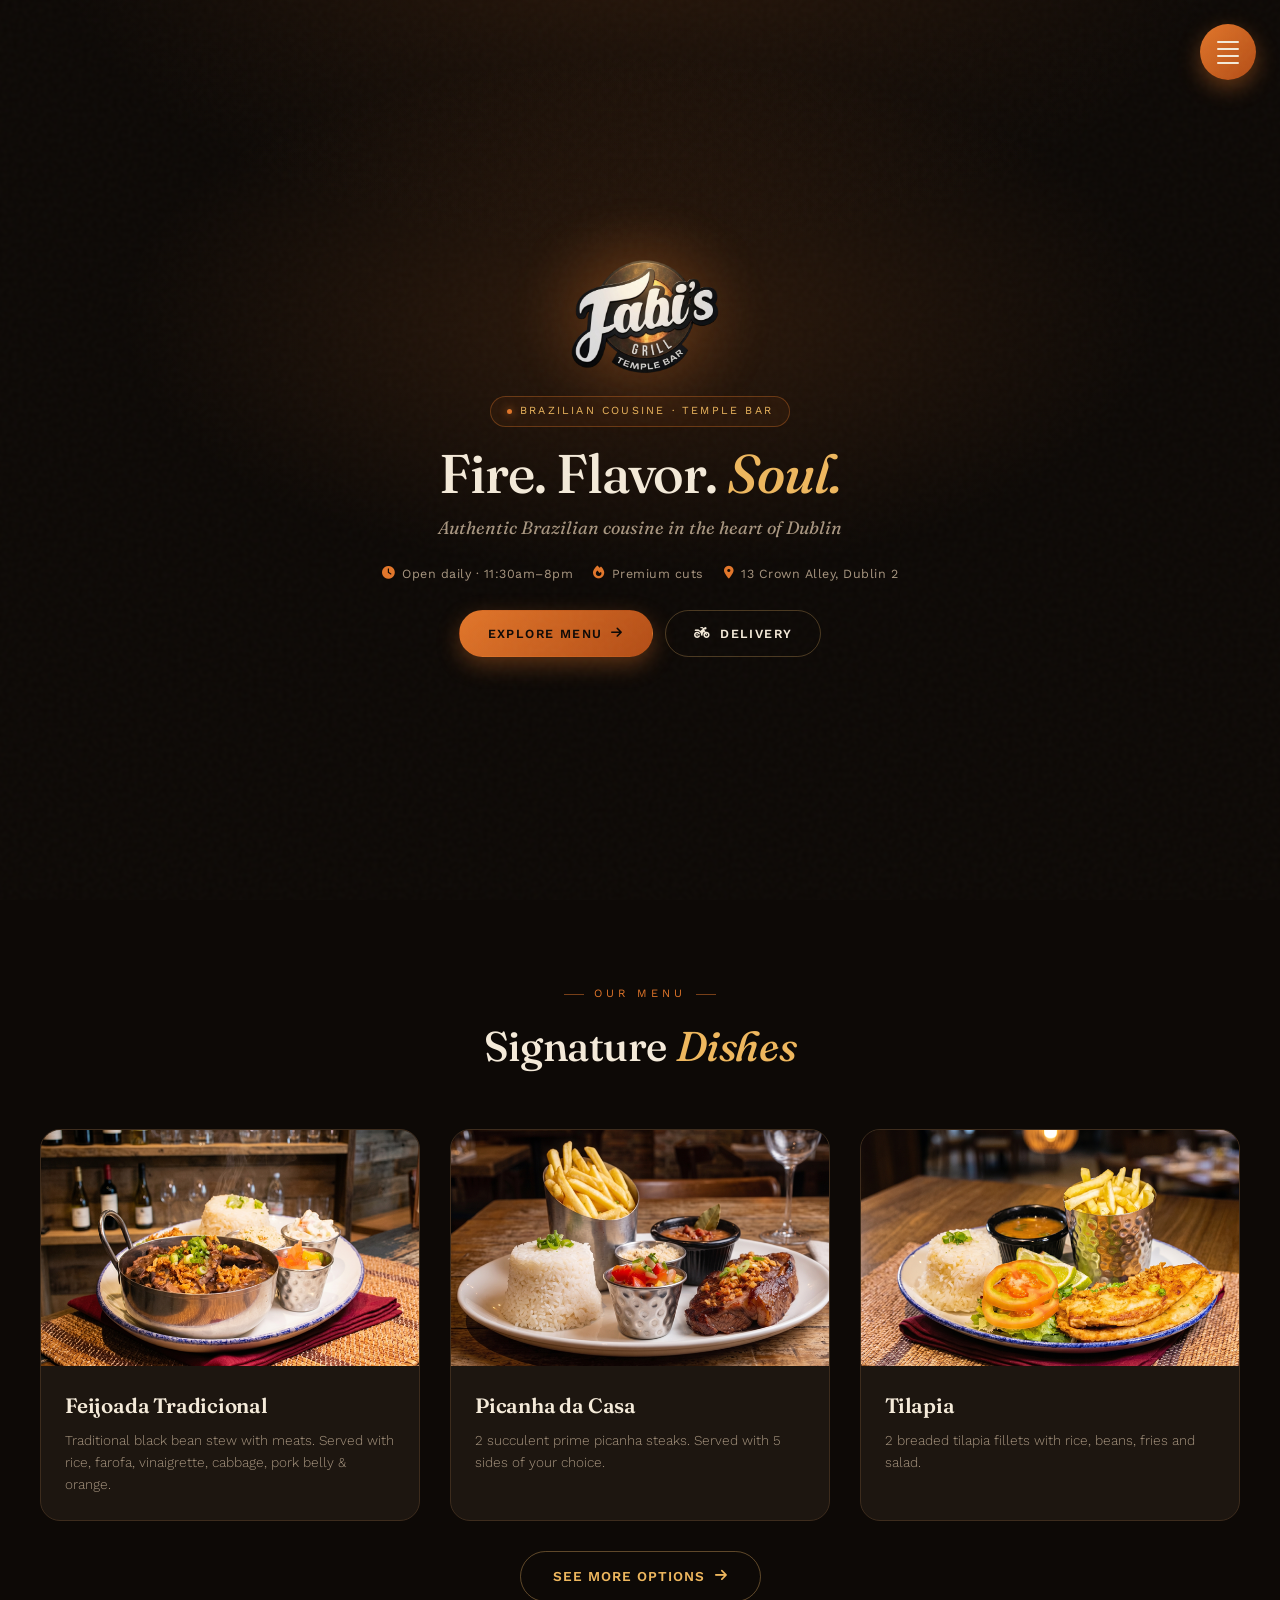
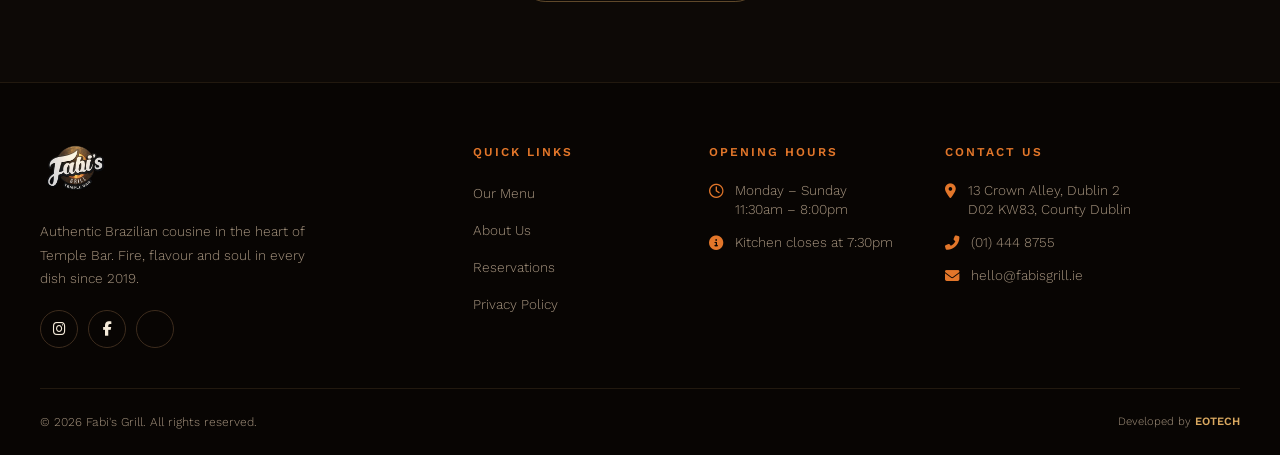
==== commit 917de820: "Update index.html" ====
--- a/index.html
+++ b/index.html
@@ -4,468 +4,168 @@
 <meta charset="UTF-8">
 <meta name="viewport" content="width=device-width, initial-scale=1.0, viewport-fit=cover">
 <title>Fabi's Grill · Brazilian Cousine &amp; Grill · Temple Bar, Dublin</title>
-<meta name="description" content="Fabi's Grill — Authentic Brazilian cousine in the heart of Temple Bar, Dublin. Picanha, feijoada, parmegiana and much more.">
+<meta name="description" content="Fabi's Grill — Authentic Brazilian cousine in the heart of Temple Bar, Dublin.">
 
 <link rel="icon" href="data:image/svg+xml,<svg xmlns='http://www.w3.org/2000/svg' viewBox='0 0 100 100'><text y='.9em' font-size='90'>🔥</text></svg>">
-
 <link rel="preconnect" href="https://fonts.googleapis.com">
 <link rel="preconnect" href="https://fonts.gstatic.com" crossorigin>
 <link href="https://fonts.googleapis.com/css2?family=Fraunces:ital,opsz,wght@0,9..144,400;0,9..144,500;0,9..144,600;0,9..144,700;1,9..144,500;1,9..144,600&family=Work+Sans:wght@300;400;500;600;700&display=swap" rel="stylesheet">
 <link rel="stylesheet" href="https://cdnjs.cloudflare.com/ajax/libs/font-awesome/6.4.0/css/all.min.css">
 
 <style>
+/* [MANTENHA TODO O CSS ORIGINAL AQUI] */
 :root {
-    --char: #0d0906;
-    --char-2: #14100b;
-    --panel: #1d1610;
-    --panel-2: #261c14;
-    --panel-3: #2f2318;
-    --line: #3d2c1d;
-    --line-soft: rgba(217,168,96,0.12);
-    --ember: #e2762a; /* Laranja principal */
-    --ember-deep: #b34d16;
-    --gold: #d9a860;
-    --gold-bright: #eeb75e;
-    --cream: #f4ead9;
-    --muted: #a89680;
-    
-    --font-display: 'Fraunces', Georgia, serif;
-    --font-body: 'Work Sans', -apple-system, sans-serif;
-    --ease: cubic-bezier(0.16, 1, 0.3, 1);
-    --transition: all 0.4s var(--ease);
-}
-
+    --char: #0d0906; --char-2: #14100b; --panel: #1d1610; --panel-2: #261c14;
+    --line: #3d2c1d; --line-soft: rgba(217,168,96,0.12); --ember: #e2762a;
+    --ember-deep: #b34d16; --gold: #d9a860; --gold-bright: #eeb75e;
+    --cream: #f4ead9; --muted: #a89680;
+    --font-display: 'Fraunces', Georgia, serif; --font-body: 'Work Sans', -apple-system, sans-serif;
+    --ease: cubic-bezier(0.16, 1, 0.3, 1); --transition: all 0.4s var(--ease);
+}
 * { margin: 0; padding: 0; box-sizing: border-box; -webkit-tap-highlight-color: transparent; }
-
 html { scroll-behavior: smooth; }
-
 body {
     background: var(--char);
-    background-image:
-        radial-gradient(ellipse 1000px 600px at 50% -5%, rgba(226,118,42,0.14), transparent 60%),
-        radial-gradient(ellipse 800px 500px at 90% 100%, rgba(217,168,96,0.06), transparent 60%);
-    font-family: var(--font-body);
-    color: var(--cream);
-    overflow-x: hidden;
-    line-height: 1.55;
-    -webkit-font-smoothing: antialiased;
-    touch-action: pan-x pan-y;
-    display: flex;
-    flex-direction: column;
-    min-height: 100vh;
-}
-
+    background-image: radial-gradient(ellipse 1000px 600px at 50% -5%, rgba(226,118,42,0.14), transparent 60%), radial-gradient(ellipse 800px 500px at 90% 100%, rgba(217,168,96,0.06), transparent 60%);
+    font-family: var(--font-body); color: var(--cream); overflow-x: hidden; line-height: 1.55;
+    -webkit-font-smoothing: antialiased; touch-action: pan-x pan-y; display: flex; flex-direction: column; min-height: 100vh;
+}
 body::before {
-    content: '';
-    position: fixed;
-    inset: 0;
-    pointer-events: none;
-    opacity: 0.03;
-    z-index: 9999;
+    content: ''; position: fixed; inset: 0; pointer-events: none; opacity: 0.03; z-index: 9999;
     background-image: url("data:image/svg+xml,%3Csvg viewBox='0 0 200 200' xmlns='http://www.w3.org/2000/svg'%3E%3Cfilter id='n'%3E%3CfeTurbulence type='fractalNoise' baseFrequency='0.9'/%3E%3C/filter%3E%3Crect width='100%25' height='100%25' filter='url(%23n)'/%3E%3C/svg%3E");
 }
-
 h1, h2, h3, h4 { font-family: var(--font-display); font-weight: 500; letter-spacing: -0.01em; }
-
 ::selection { background: var(--ember); color: var(--char); }
-
 ::-webkit-scrollbar { width: 10px; height: 4px; }
 ::-webkit-scrollbar-track { background: var(--char-2); }
 ::-webkit-scrollbar-thumb { background: var(--line); border-radius: 10px; }
 ::-webkit-scrollbar-thumb:hover { background: var(--ember); }
 
-/* ============ BOTÃO MENU FLUTUANTE ============ */
+/* BOTÃO MENU */
 .menu-toggle-btn {
-    position: fixed;
-    top: 24px;
-    right: 24px;
-    width: 56px;
-    height: 56px;
+    position: fixed; top: 24px; right: 24px; width: 56px; height: 56px;
     background: linear-gradient(135deg, var(--ember), var(--ember-deep));
-    border-radius: 50%;
-    border: none;
-    cursor: pointer;
-    z-index: 1000;
-    display: flex;
-    flex-direction: column;
-    align-items: center;
-    justify-content: center;
-    gap: 5px;
-    box-shadow: 0 8px 22px rgba(226,118,42,0.4);
-    transition: transform 0.3s var(--ease), box-shadow 0.3s;
-}
-.menu-toggle-btn:hover {
-    transform: translateY(-3px);
-    box-shadow: 0 14px 32px rgba(226,118,42,0.6);
-    filter: brightness(1.08);
-}
-.menu-toggle-btn span {
-    display: block;
-    width: 22px;
-    height: 2px;
-    background-color: var(--cream);
-    border-radius: 2px;
-}
-
-/* ============ SIDEBAR (MENU LATERAL) ============ */
-.sidebar-overlay {
-    position: fixed;
-    inset: 0;
-    background: rgba(0, 0, 0, 0.6);
-    backdrop-filter: blur(4px);
-    z-index: 1001;
-    opacity: 0;
-    visibility: hidden;
-    transition: var(--transition);
-}
+    border-radius: 50%; border: none; cursor: pointer; z-index: 1000;
+    display: flex; flex-direction: column; align-items: center; justify-content: center;
+    gap: 5px; box-shadow: 0 8px 22px rgba(226,118,42,0.4); transition: transform 0.3s var(--ease), box-shadow 0.3s;
+}
+.menu-toggle-btn:hover { transform: translateY(-3px); box-shadow: 0 14px 32px rgba(226,118,42,0.6); filter: brightness(1.08); }
+.menu-toggle-btn span { display: block; width: 22px; height: 2px; background-color: var(--cream); border-radius: 2px; }
+
+/* SIDEBAR, HERO E EFEITOS */
+.sidebar-overlay { position: fixed; inset: 0; background: rgba(0, 0, 0, 0.6); backdrop-filter: blur(4px); z-index: 1001; opacity: 0; visibility: hidden; transition: var(--transition); }
 .sidebar-overlay.active { opacity: 1; visibility: visible; }
-
-.sidebar-menu {
-    position: fixed;
-    top: 0;
-    right: -100%;
-    width: 100%;
-    max-width: 400px;
-    height: 100%;
-    height: 100dvh;
-    background: var(--char);
-    z-index: 1002;
-    display: flex;
-    flex-direction: column;
-    transition: right 0.4s var(--ease);
-    border-left: 1px solid var(--line);
-    box-shadow: -10px 0 30px rgba(0,0,0,0.5);
-}
+.sidebar-menu { position: fixed; top: 0; right: -100%; width: 100%; max-width: 400px; height: 100dvh; background: var(--char); z-index: 1002; display: flex; flex-direction: column; transition: right 0.4s var(--ease); border-left: 1px solid var(--line); box-shadow: -10px 0 30px rgba(0,0,0,0.5); }
 .sidebar-menu.active { right: 0; }
-
-.sidebar-header {
-    display: flex;
-    justify-content: space-between;
-    align-items: center;
-    padding: 30px;
-    border-bottom: 1px solid var(--line-soft);
-}
+.sidebar-header { display: flex; justify-content: space-between; align-items: center; padding: 30px; border-bottom: 1px solid var(--line-soft); }
 .sidebar-header img { max-height: 40px; width: auto; display: block; }
-.close-sidebar {
-    background: transparent; border: none; color: var(--muted);
-    font-size: 1.5rem; cursor: pointer; transition: color 0.3s;
-}
+.close-sidebar { background: transparent; border: none; color: var(--muted); font-size: 1.5rem; cursor: pointer; transition: color 0.3s; }
 .close-sidebar:hover { color: var(--cream); }
-
 .sidebar-links { list-style: none; padding: 20px 0; flex: 1; overflow-y: auto; }
 .sidebar-links li { padding: 0 30px; }
-.sidebar-links a {
-    display: flex; align-items: center; gap: 15px; padding: 18px 0;
-    text-decoration: none; color: var(--cream); font-family: var(--font-display);
-    font-size: 1.4rem; font-weight: 500; border-bottom: 1px solid rgba(61, 44, 29, 0.4);
-    transition: var(--transition);
-}
+.sidebar-links a { display: flex; align-items: center; gap: 15px; padding: 18px 0; text-decoration: none; color: var(--cream); font-family: var(--font-display); font-size: 1.4rem; font-weight: 500; border-bottom: 1px solid rgba(61, 44, 29, 0.4); transition: var(--transition); }
 .sidebar-links a:hover { color: var(--gold-bright); padding-left: 10px; }
 .sidebar-links a i { color: var(--ember); font-size: 1rem; width: 24px; text-align: center; }
-
 .sidebar-footer { padding: 30px; border-top: 1px solid var(--line-soft); background: var(--char-2); }
 .sidebar-footer p { color: var(--muted); font-size: 0.8rem; margin-bottom: 15px; line-height: 1.5; }
 .sidebar-socials { display: flex; gap: 15px; }
 .sidebar-socials a { color: var(--cream); font-size: 1.1rem; transition: color 0.3s; }
 .sidebar-socials a:hover { color: var(--ember); }
 
-/* ============ HERO ============ */
-.hero {
-    position: relative;
-    display: flex;
-    align-items: center;
-    justify-content: center;
-    text-align: center;
-    padding: 50px 30px 40px;
-    flex: 1;
-    min-height: 100vh;
-    overflow: hidden;
-}
-.hero::before {
-    content: ''; position: absolute; inset: 0;
-    background:
-        radial-gradient(ellipse 800px 400px at 50% 35%, rgba(226,118,42,0.15), transparent 65%),
-        linear-gradient(180deg, transparent 0%, var(--char) 100%);
-    z-index: 1;
-}
-
-/* ============ EFEITO DE FOGO PREMIUM ============ */
+.hero { position: relative; display: flex; align-items: center; justify-content: center; text-align: center; padding: 50px 30px 40px; flex: 1; min-height: 100vh; overflow: hidden; }
+.hero::before { content: ''; position: absolute; inset: 0; background: radial-gradient(ellipse 800px 400px at 50% 35%, rgba(226,118,42,0.15), transparent 65%), linear-gradient(180deg, transparent 0%, var(--char) 100%); z-index: 1; }
 .hero-embers { position: absolute; inset: 0; z-index: 0; overflow: hidden; pointer-events: none; }
-.hero-embers span {
-    position: absolute; bottom: -20px; border-radius: 50%;
-    background: radial-gradient(circle at 30% 30%, #fff, var(--gold-bright) 40%, var(--ember) 80%);
-    box-shadow: 0 0 6px #fff, 0 0 12px var(--gold-bright), 0 0 24px var(--ember), 0 0 50px rgba(226,118,42,0.4);
-    animation: riseFire linear infinite; opacity: 0;
-}
-@keyframes riseFire {
-    0% { transform: translateY(0) translateX(0) scale(0.3); opacity: 0; }
-    15% { opacity: 1; transform: translateY(-20vh) translateX(15px) scale(1); }
-    50% { transform: translateY(-55vh) translateX(-20px) scale(0.8); opacity: 0.9; }
-    80% { transform: translateY(-85vh) translateX(10px) scale(0.5); opacity: 0.5; }
-    100% { transform: translateY(-110vh) translateX(-5px) scale(0); opacity: 0; }
-}
-.hero-embers span:nth-child(1)  { left: 10%; width: 2px; height: 2px; animation-duration: 3.5s; animation-delay: 0s; }
-.hero-embers span:nth-child(2)  { left: 25%; width: 2px; height: 2px; animation-duration: 4.2s; animation-delay: 1s; }
-.hero-embers span:nth-child(3)  { left: 40%; width: 3px; height: 3px; animation-duration: 3.8s; animation-delay: 2.5s; }
-.hero-embers span:nth-child(4)  { left: 55%; width: 2px; height: 2px; animation-duration: 4.5s; animation-delay: 0.5s; }
-.hero-embers span:nth-child(5)  { left: 70%; width: 2px; height: 2px; animation-duration: 3.2s; animation-delay: 3s; }
-.hero-embers span:nth-child(6)  { left: 85%; width: 3px; height: 3px; animation-duration: 4.8s; animation-delay: 1.5s; }
-.hero-embers span:nth-child(7)  { left: 15%; width: 2px; height: 2px; animation-duration: 5s; animation-delay: 4s; }
-.hero-embers span:nth-child(8)  { left: 65%; width: 2px; height: 2px; animation-duration: 3.5s; animation-delay: 2s; }
-.hero-embers span:nth-child(9)  { left: 35%; width: 3px; height: 3px; animation-duration: 4.2s; animation-delay: 0.8s; }
-.hero-embers span:nth-child(10) { left: 90%; width: 2px; height: 2px; animation-duration: 3.8s; animation-delay: 3.5s; }
-.hero-embers span:nth-child(11) { left: 5%;  width: 4px; height: 4px; animation-duration: 5.5s; animation-delay: 1.2s; }
-.hero-embers span:nth-child(12) { left: 20%; width: 5px; height: 5px; animation-duration: 6.5s; animation-delay: 4.5s; }
-.hero-embers span:nth-child(13) { left: 45%; width: 4px; height: 4px; animation-duration: 5.8s; animation-delay: 2.8s; }
-.hero-embers span:nth-child(14) { left: 60%; width: 5px; height: 5px; animation-duration: 6s; animation-delay: 0.2s; }
-.hero-embers span:nth-child(15) { left: 75%; width: 4px; height: 4px; animation-duration: 5.2s; animation-delay: 3.2s; }
-.hero-embers span:nth-child(16) { left: 95%; width: 5px; height: 5px; animation-duration: 6.8s; animation-delay: 1.8s; }
-.hero-embers span:nth-child(17) { left: 50%; width: 4px; height: 4px; animation-duration: 5.5s; animation-delay: 5s; }
-.hero-embers span:nth-child(18) { left: 30%; width: 5px; height: 5px; animation-duration: 6.2s; animation-delay: 2.2s; }
-.hero-embers span:nth-child(19) { left: 12%; width: 7px; height: 7px; animation-duration: 8s; animation-delay: 0.4s; }
-.hero-embers span:nth-child(20) { left: 82%; width: 8px; height: 8px; animation-duration: 9s; animation-delay: 2.5s; }
-.hero-embers span:nth-child(21) { left: 48%; width: 6px; height: 6px; animation-duration: 7.5s; animation-delay: 4.8s; }
-.hero-embers span:nth-child(22) { left: 72%; width: 7px; height: 7px; animation-duration: 8.5s; animation-delay: 1.5s; }
-
-/* ============ CONTEÚDO DO HERO ============ */
+.hero-embers span { position: absolute; bottom: -20px; border-radius: 50%; background: radial-gradient(circle at 30% 30%, #fff, var(--gold-bright) 40%, var(--ember) 80%); box-shadow: 0 0 6px #fff, 0 0 12px var(--gold-bright), 0 0 24px var(--ember), 0 0 50px rgba(226,118,42,0.4); animation: riseFire linear infinite; opacity: 0; }
+@keyframes riseFire { 0% { transform: translateY(0) translateX(0) scale(0.3); opacity: 0; } 15% { opacity: 1; transform: translateY(-20vh) translateX(15px) scale(1); } 50% { transform: translateY(-55vh) translateX(-20px) scale(0.8); opacity: 0.9; } 80% { transform: translateY(-85vh) translateX(10px) scale(0.5); opacity: 0.5; } 100% { transform: translateY(-110vh) translateX(-5px) scale(0); opacity: 0; } }
+.hero-embers span:nth-child(1) { left: 10%; width: 2px; height: 2px; animation-duration: 3.5s; animation-delay: 0s; } .hero-embers span:nth-child(2) { left: 25%; width: 2px; height: 2px; animation-duration: 4.2s; animation-delay: 1s; } .hero-embers span:nth-child(3) { left: 40%; width: 3px; height: 3px; animation-duration: 3.8s; animation-delay: 2.5s; } .hero-embers span:nth-child(4) { left: 55%; width: 2px; height: 2px; animation-duration: 4.5s; animation-delay: 0.5s; } .hero-embers span:nth-child(5) { left: 70%; width: 2px; height: 2px; animation-duration: 3.2s; animation-delay: 3s; } .hero-embers span:nth-child(6) { left: 85%; width: 3px; height: 3px; animation-duration: 4.8s; animation-delay: 1.5s; } .hero-embers span:nth-child(7) { left: 15%; width: 2px; height: 2px; animation-duration: 5s; animation-delay: 4s; } .hero-embers span:nth-child(8) { left: 65%; width: 2px; height: 2px; animation-duration: 3.5s; animation-delay: 2s; } .hero-embers span:nth-child(9) { left: 35%; width: 3px; height: 3px; animation-duration: 4.2s; animation-delay: 0.8s; } .hero-embers span:nth-child(10) { left: 90%; width: 2px; height: 2px; animation-duration: 3.8s; animation-delay: 3.5s; } .hero-embers span:nth-child(11) { left: 5%; width: 4px; height: 4px; animation-duration: 5.5s; animation-delay: 1.2s; } .hero-embers span:nth-child(12) { left: 20%; width: 5px; height: 5px; animation-duration: 6.5s; animation-delay: 4.5s; } .hero-embers span:nth-child(13) { left: 45%; width: 4px; height: 4px; animation-duration: 5.8s; animation-delay: 2.8s; } .hero-embers span:nth-child(14) { left: 60%; width: 5px; height: 5px; animation-duration: 6s; animation-delay: 0.2s; } .hero-embers span:nth-child(15) { left: 75%; width: 4px; height: 4px; animation-duration: 5.2s; animation-delay: 3.2s; } .hero-embers span:nth-child(16) { left: 95%; width: 5px; height: 5px; animation-duration: 6.8s; animation-delay: 1.8s; } .hero-embers span:nth-child(17) { left: 50%; width: 4px; height: 4px; animation-duration: 5.5s; animation-delay: 5s; } .hero-embers span:nth-child(18) { left: 30%; width: 5px; height: 5px; animation-duration: 6.2s; animation-delay: 2.2s; } .hero-embers span:nth-child(19) { left: 12%; width: 7px; height: 7px; animation-duration: 8s; animation-delay: 0.4s; } .hero-embers span:nth-child(20) { left: 82%; width: 8px; height: 8px; animation-duration: 9s; animation-delay: 2.5s; } .hero-embers span:nth-child(21) { left: 48%; width: 6px; height: 6px; animation-duration: 7.5s; animation-delay: 4.8s; } .hero-embers span:nth-child(22) { left: 72%; width: 7px; height: 7px; animation-duration: 8.5s; animation-delay: 1.5s; }
+
 .hero-content { position: relative; z-index: 3; max-width: 850px; }
 .hero-logo-wrap { position: relative; width: 170px; max-width: 55%; margin: 0 auto 16px; }
-.hero-logo-wrap::before {
-    content: ""; position: absolute; inset: -25%;
-    background: radial-gradient(circle, rgba(226,118,42,0.45) 0%, rgba(226,118,42,0.12) 42%, transparent 72%);
-    filter: blur(14px); border-radius: 50%; animation: embers-glow 5s ease-in-out infinite; z-index: 0;
-}
-@keyframes embers-glow {
-    0%, 100% { opacity: 0.5; transform: scale(0.95); }
-    50% { opacity: 0.9; transform: scale(1.06); }
-}
-.hero-logo {
-    position: relative; z-index: 1; width: 100%; height: auto; border-radius: 16px; display: block;
-    animation: logo-breathe 5s ease-in-out infinite;
-}
-@keyframes logo-breathe {
-    0%, 100% { filter: drop-shadow(0 0 10px rgba(226,118,42,0.3)); }
-    50% { filter: drop-shadow(0 0 22px rgba(226,118,42,0.6)); }
-}
-
-.hero-badge {
-    display: inline-flex; align-items: center; gap: 8px; padding: 6px 16px;
-    border: 1px solid rgba(226,118,42,0.35); border-radius: 40px;
-    font-size: 0.68rem; letter-spacing: 2.2px; text-transform: uppercase;
-    color: var(--gold-bright); margin-bottom: 18px; background: rgba(226,118,42,0.06);
-    backdrop-filter: blur(10px); animation: fadeInDown 0.9s var(--ease) both;
-}
-.hero-badge .dot {
-    width: 5px; height: 5px; border-radius: 50%; background: var(--ember);
-    animation: pulse 2s infinite; box-shadow: 0 0 8px var(--ember);
-}
-@keyframes pulse {
-    0%, 100% { opacity: 1; transform: scale(1); }
-    50% { opacity: 0.5; transform: scale(1.4); }
-}
-
-.hero h1 {
-    font-size: clamp(2rem, 5vw, 3.4rem); font-weight: 500; line-height: 1.05;
-    margin-bottom: 12px; letter-spacing: -0.02em; animation: fadeInUp 1.1s var(--ease) 0.2s both;
-}
+.hero-logo-wrap::before { content: ""; position: absolute; inset: -25%; background: radial-gradient(circle, rgba(226,118,42,0.45) 0%, rgba(226,118,42,0.12) 42%, transparent 72%); filter: blur(14px); border-radius: 50%; animation: embers-glow 5s ease-in-out infinite; z-index: 0; }
+@keyframes embers-glow { 0%, 100% { opacity: 0.5; transform: scale(0.95); } 50% { opacity: 0.9; transform: scale(1.06); } }
+.hero-logo { position: relative; z-index: 1; width: 100%; height: auto; border-radius: 16px; display: block; animation: logo-breathe 5s ease-in-out infinite; }
+@keyframes logo-breathe { 0%, 100% { filter: drop-shadow(0 0 10px rgba(226,118,42,0.3)); } 50% { filter: drop-shadow(0 0 22px rgba(226,118,42,0.6)); } }
+.hero-badge { display: inline-flex; align-items: center; gap: 8px; padding: 6px 16px; border: 1px solid rgba(226,118,42,0.35); border-radius: 40px; font-size: 0.68rem; letter-spacing: 2.2px; text-transform: uppercase; color: var(--gold-bright); margin-bottom: 18px; background: rgba(226,118,42,0.06); backdrop-filter: blur(10px); animation: fadeInDown 0.9s var(--ease) both; }
+.hero-badge .dot { width: 5px; height: 5px; border-radius: 50%; background: var(--ember); animation: pulse 2s infinite; box-shadow: 0 0 8px var(--ember); }
+@keyframes pulse { 0%, 100% { opacity: 1; transform: scale(1); } 50% { opacity: 0.5; transform: scale(1.4); } }
+.hero h1 { font-size: clamp(2rem, 5vw, 3.4rem); font-weight: 500; line-height: 1.05; margin-bottom: 12px; letter-spacing: -0.02em; animation: fadeInUp 1.1s var(--ease) 0.2s both; }
 .hero h1 em { color: var(--gold-bright); font-style: italic; font-weight: 500; }
-.hero-sub {
-    font-family: var(--font-display); font-style: italic; font-size: clamp(1rem, 1.4vw, 1.15rem);
-    color: var(--muted); margin-bottom: 22px; font-weight: 400; animation: fadeInUp 1.1s var(--ease) 0.35s both;
-}
-.hero-meta {
-    display: flex; gap: 20px; justify-content: center; flex-wrap: wrap;
-    margin-bottom: 26px; animation: fadeInUp 1.1s var(--ease) 0.5s both;
-}
-.hero-meta-item {
-    display: inline-flex; align-items: center; gap: 7px; font-size: 0.78rem;
-    color: var(--muted); letter-spacing: 0.5px;
-}
+.hero-sub { font-family: var(--font-display); font-style: italic; font-size: clamp(1rem, 1.4vw, 1.15rem); color: var(--muted); margin-bottom: 22px; font-weight: 400; animation: fadeInUp 1.1s var(--ease) 0.35s both; }
+.hero-meta { display: flex; gap: 20px; justify-content: center; flex-wrap: wrap; margin-bottom: 26px; animation: fadeInUp 1.1s var(--ease) 0.5s both; }
+.hero-meta-item { display: inline-flex; align-items: center; gap: 7px; font-size: 0.78rem; color: var(--muted); letter-spacing: 0.5px; }
 .hero-meta-item i { color: var(--ember); font-size: 0.8rem; }
-.hero-actions {
-    display: flex; gap: 12px; justify-content: center; flex-wrap: wrap;
-    animation: fadeInUp 1.1s var(--ease) 0.65s both;
-}
-
-.btn-primary, .btn-ghost {
-    padding: 13px 28px; border-radius: 40px; font-size: 0.78rem; font-weight: 600;
-    letter-spacing: 1.4px; text-transform: uppercase; text-decoration: none;
-    cursor: pointer; transition: var(--transition); border: 1px solid transparent;
-    display: inline-flex; align-items: center; gap: 9px; font-family: var(--font-body);
-}
-.btn-primary {
-    background: linear-gradient(135deg, var(--ember), var(--ember-deep)); color: var(--char);
-    box-shadow: 0 8px 22px rgba(226,118,42,0.35);
-}
-.btn-primary:hover {
-    transform: translateY(-3px); box-shadow: 0 14px 32px rgba(226,118,42,0.5); filter: brightness(1.08);
-}
+.hero-actions { display: flex; gap: 12px; justify-content: center; flex-wrap: wrap; animation: fadeInUp 1.1s var(--ease) 0.65s both; }
+.btn-primary, .btn-ghost { padding: 13px 28px; border-radius: 40px; font-size: 0.78rem; font-weight: 600; letter-spacing: 1.4px; text-transform: uppercase; text-decoration: none; cursor: pointer; transition: var(--transition); border: 1px solid transparent; display: inline-flex; align-items: center; gap: 9px; font-family: var(--font-body); }
+.btn-primary { background: linear-gradient(135deg, var(--ember), var(--ember-deep)); color: var(--char); box-shadow: 0 8px 22px rgba(226,118,42,0.35); }
+.btn-primary:hover { transform: translateY(-3px); box-shadow: 0 14px 32px rgba(226,118,42,0.5); filter: brightness(1.08); }
 .btn-ghost { background: transparent; color: var(--cream); border-color: rgba(217,168,96,0.3); }
 .btn-ghost:hover { border-color: var(--ember); color: var(--gold-bright); transform: translateY(-3px); }
-
 @keyframes fadeInUp { from { opacity: 0; transform: translateY(30px); } to { opacity: 1; transform: translateY(0); } }
 @keyframes fadeInDown { from { opacity: 0; transform: translateY(-20px); } to { opacity: 1; transform: translateY(0); } }
 
-/* ============ SEÇÃO EXPLORAR MENU (PRATOS) ============ */
-.menu-section-wrapper {
-    max-width: 1300px;
-    margin: 0 auto;
-    padding: 80px 40px;
-    width: 100%;
-}
-
-.menu-section-title {
-    text-align: center;
-    margin-bottom: 50px;
-}
-.menu-section-title .eyebrow {
-    display: inline-block;
-    color: var(--ember);
-    font-size: 0.7rem;
-    letter-spacing: 4px;
-    text-transform: uppercase;
-    margin-bottom: 12px;
-    position: relative;
-    padding: 0 30px;
-}
-.menu-section-title .eyebrow::before,
-.menu-section-title .eyebrow::after {
-    content: ''; position: absolute; top: 50%; width: 20px; height: 1px; background: var(--ember); opacity: 0.5;
-}
-.menu-section-title .eyebrow::before { left: 0; }
-.menu-section-title .eyebrow::after { right: 0; }
+/* MENU */
+.menu-section-wrapper { max-width: 1300px; margin: 0 auto; padding: 80px 40px; width: 100%; }
+.menu-section-title { text-align: center; margin-bottom: 50px; }
+.menu-section-title .eyebrow { display: inline-block; color: var(--ember); font-size: 0.7rem; letter-spacing: 4px; text-transform: uppercase; margin-bottom: 12px; position: relative; padding: 0 30px; }
+.menu-section-title .eyebrow::before, .menu-section-title .eyebrow::after { content: ''; position: absolute; top: 50%; width: 20px; height: 1px; background: var(--ember); opacity: 0.5; }
+.menu-section-title .eyebrow::before { left: 0; } .menu-section-title .eyebrow::after { right: 0; }
 .menu-section-title h2 { font-size: clamp(1.8rem, 3.5vw, 2.6rem); font-weight: 500; margin-bottom: 12px; }
 .menu-section-title h2 em { color: var(--gold-bright); font-style: italic; }
-
-/* Grid de Pratos */
-.dishes-grid {
-    display: grid;
-    grid-template-columns: repeat(auto-fit, minmax(320px, 1fr));
-    gap: 30px;
-}
-
-.dish-card {
-    background: var(--panel);
-    border-radius: 20px;
-    overflow: hidden;
-    border: 1px solid var(--line);
-    transition: var(--transition);
-    display: flex;
-    flex-direction: column;
-}
-.dish-card:hover {
-    transform: translateY(-6px);
-    border-color: rgba(226,118,42,0.35);
-    box-shadow: 0 20px 40px rgba(0,0,0,0.5);
-    background: var(--panel-2);
-}
-
-.dish-image-container {
-    position: relative;
-    aspect-ratio: 16 / 10;
-    overflow: hidden;
-    background: var(--panel-2);
-}
-.dish-image-container img {
-    width: 100%; height: 100%; object-fit: cover;
-    transition: transform 0.7s var(--ease); cursor: pointer;
-}
+.dishes-grid { display: grid; grid-template-columns: repeat(auto-fit, minmax(320px, 1fr)); gap: 30px; margin-bottom: 30px; }
+.dish-card { background: var(--panel); border-radius: 20px; overflow: hidden; border: 1px solid var(--line); transition: var(--transition); display: flex; flex-direction: column; }
+.dish-card:hover { transform: translateY(-6px); border-color: rgba(226,118,42,0.35); box-shadow: 0 20px 40px rgba(0,0,0,0.5); background: var(--panel-2); }
+.dish-image-container { position: relative; aspect-ratio: 16 / 10; overflow: hidden; background: var(--panel-2); }
+.dish-image-container img { width: 100%; height: 100%; object-fit: cover; transition: transform 0.7s var(--ease); cursor: pointer; }
 .dish-card:hover .dish-image-container img { transform: scale(1.06); }
-
 .dish-info { padding: 24px; display: flex; flex-direction: column; flex: 1; }
-.dish-name {
-    font-family: var(--font-display); font-size: 1.3rem; font-weight: 600;
-    color: var(--cream); margin-bottom: 8px;
-}
-.dish-desc {
-    font-size: 0.85rem; color: var(--muted); line-height: 1.6; flex: 1; font-weight: 300;
-}
-
-/* ============ LIGHTBOX ============ */
-.lightbox {
-    display: none; position: fixed; inset: 0; background: rgba(0,0,0,0.96);
-    backdrop-filter: blur(8px); z-index: 2000; justify-content: center;
-    align-items: center; flex-direction: column; padding: 20px;
-}
+.dish-name { font-family: var(--font-display); font-size: 1.3rem; font-weight: 600; color: var(--cream); margin-bottom: 8px; }
+.dish-desc { font-size: 0.85rem; color: var(--muted); line-height: 1.6; flex: 1; font-weight: 300; }
+
+/* BOTÃO VER MAIS (Agora é um link estilizado) */
+.see-more-container { text-align: center; margin-top: 20px; }
+.btn-see-more {
+    background: transparent; color: var(--gold-bright); border: 1px solid rgba(217,168,96,0.4);
+    padding: 14px 32px; border-radius: 40px; font-size: 0.85rem; font-weight: 600;
+    letter-spacing: 1px; text-transform: uppercase; cursor: pointer; transition: var(--transition);
+    display: inline-flex; align-items: center; gap: 10px; font-family: var(--font-body); text-decoration: none;
+}
+.btn-see-more:hover { background: rgba(226,118,42,0.1); border-color: var(--ember); color: var(--cream); }
+
+/* LIGHTBOX */
+.lightbox { display: none; position: fixed; inset: 0; background: rgba(0,0,0,0.96); backdrop-filter: blur(8px); z-index: 2000; justify-content: center; align-items: center; flex-direction: column; padding: 20px; }
 .lightbox.active { display: flex; animation: fadeIn 0.3s ease; }
-.lightbox-img {
-    max-width: 90%; max-height: 80vh; object-fit: contain;
-    border-radius: 16px; box-shadow: 0 30px 80px rgba(0,0,0,0.7);
-}
-.close-lightbox {
-    position: absolute; top: 22px; right: 22px; width: 44px; height: 44px;
-    font-size: 1.2rem; color: var(--cream); cursor: pointer;
-    background: rgba(226,118,42,0.15); border: 1px solid var(--ember);
-    border-radius: 50%; display: flex; align-items: center; justify-content: center;
-    transition: var(--transition);
-}
+.lightbox-img { max-width: 90%; max-height: 80vh; object-fit: contain; border-radius: 16px; box-shadow: 0 30px 80px rgba(0,0,0,0.7); }
+.close-lightbox { position: absolute; top: 22px; right: 22px; width: 44px; height: 44px; font-size: 1.2rem; color: var(--cream); cursor: pointer; background: rgba(226,118,42,0.15); border: 1px solid var(--ember); border-radius: 50%; display: flex; align-items: center; justify-content: center; transition: var(--transition); }
 .close-lightbox:hover { background: var(--ember); color: var(--char); transform: rotate(90deg); }
 
-/* ============ RODAPÉ ============ */
-footer {
-    background: #080503; padding: 60px 40px 24px;
-    border-top: 1px solid var(--line-soft); position: relative; z-index: 10;
-}
-.footer-grid {
-    max-width: 1300px; margin: 0 auto; display: grid;
-    grid-template-columns: 2fr 1fr 1fr 1.5fr; gap: 40px; margin-bottom: 40px;
-}
-.footer-col h4 {
-    font-family: var(--font-body); font-size: 0.75rem; letter-spacing: 2px;
-    text-transform: uppercase; color: var(--ember); margin-bottom: 20px; font-weight: 600;
-}
+/* FOOTER */
+footer { background: #080503; padding: 60px 40px 24px; border-top: 1px solid var(--line-soft); position: relative; z-index: 10; }
+.footer-grid { max-width: 1300px; margin: 0 auto; display: grid; grid-template-columns: 2fr 1fr 1fr 1.5fr; gap: 40px; margin-bottom: 40px; }
+.footer-col h4 { font-family: var(--font-body); font-size: 0.75rem; letter-spacing: 2px; text-transform: uppercase; color: var(--ember); margin-bottom: 20px; font-weight: 600; }
 .footer-brand .logo { display: inline-block; margin-bottom: 20px; text-decoration: none; }
 .footer-brand .logo img { max-height: 50px; width: auto; display: block; }
 .footer-brand p { color: var(--muted); font-size: 0.85rem; font-weight: 300; line-height: 1.7; margin-bottom: 20px; max-width: 280px; }
-
 .social-links { display: flex; gap: 10px; }
-.social-links a {
-    width: 38px; height: 38px; border-radius: 50%; border: 1px solid var(--line);
-    display: flex; align-items: center; justify-content: center;
-    color: var(--cream); text-decoration: none; font-size: 0.9rem; transition: var(--transition);
-}
+.social-links a { width: 38px; height: 38px; border-radius: 50%; border: 1px solid var(--line); display: flex; align-items: center; justify-content: center; color: var(--cream); text-decoration: none; font-size: 0.9rem; transition: var(--transition); }
 .social-links a:hover { background: var(--ember); border-color: var(--ember); color: var(--char); transform: translateY(-3px); }
-
-.footer-links { list-style: none; }
-.footer-links li { margin-bottom: 12px; }
+.footer-links { list-style: none; } .footer-links li { margin-bottom: 12px; }
 .footer-links a { color: var(--muted); text-decoration: none; font-size: 0.85rem; font-weight: 300; transition: var(--transition); }
 .footer-links a:hover { color: var(--gold-bright); padding-left: 4px; }
-
-.footer-contact { list-style: none; }
-.footer-contact li { display: flex; gap: 12px; margin-bottom: 14px; color: var(--muted); font-size: 0.85rem; font-weight: 300; line-height: 1.4; }
+.footer-contact { list-style: none; } .footer-contact li { display: flex; gap: 12px; margin-bottom: 14px; color: var(--muted); font-size: 0.85rem; font-weight: 300; line-height: 1.4; }
 .footer-contact i { color: var(--ember); font-size: 0.9rem; margin-top: 3px; flex-shrink: 0; }
-
-.footer-bottom {
-    max-width: 1300px; margin: 0 auto; padding-top: 24px; border-top: 1px solid var(--line-soft);
-    display: flex; justify-content: space-between; align-items: center; flex-wrap: wrap;
-    gap: 16px; font-size: 0.75rem; color: var(--muted); font-weight: 300;
-}
+.footer-bottom { max-width: 1300px; margin: 0 auto; padding-top: 24px; border-top: 1px solid var(--line-soft); display: flex; justify-content: space-between; align-items: center; flex-wrap: wrap; gap: 16px; font-size: 0.75rem; color: var(--muted); font-weight: 300; }
 .developer-credit { display: flex; align-items: center; gap: 8px; font-size: 0.7rem; color: var(--muted); }
 .developer-credit strong { color: var(--gold); font-weight: 600; }
 
-/* ============ MODAIS ============ */
-.delivery-modal {
-    display: none; position: fixed; inset: 0; background: rgba(0,0,0,0.85);
-    backdrop-filter: blur(8px); z-index: 2000; align-items: center;
-    justify-content: center; padding: 20px; opacity: 0; transition: opacity 0.3s ease;
-}
+/* MODAIS */
+.delivery-modal { display: none; position: fixed; inset: 0; background: rgba(0,0,0,0.85); backdrop-filter: blur(8px); z-index: 2000; align-items: center; justify-content: center; padding: 20px; opacity: 0; transition: opacity 0.3s ease; }
 .delivery-modal.active { display: flex; opacity: 1; }
-.delivery-box {
-    background: linear-gradient(180deg, var(--panel) 0%, var(--char-2) 100%);
-    border-radius: 24px; padding: 40px 32px; max-width: 420px; width: 100%;
-    border: 1px solid var(--line); box-shadow: 0 30px 80px rgba(0,0,0,0.8);
-    text-align: center; transform: translateY(20px); transition: transform 0.4s var(--ease);
-}
+.delivery-box { background: linear-gradient(180deg, var(--panel) 0%, var(--char-2) 100%); border-radius: 24px; padding: 40px 32px; max-width: 420px; width: 100%; border: 1px solid var(--line); box-shadow: 0 30px 80px rgba(0,0,0,0.8); text-align: center; transform: translateY(20px); transition: transform 0.4s var(--ease); }
 .delivery-modal.active .delivery-box { transform: translateY(0); }
 .delivery-box h2 { font-family: var(--font-display); font-size: 1.8rem; color: var(--cream); margin-bottom: 8px; }
 .delivery-box p { color: var(--muted); font-size: 0.9rem; margin-bottom: 28px; font-weight: 300; }
 .delivery-options { display: flex; flex-direction: column; gap: 12px; margin-bottom: 24px; }
-.delivery-option {
-    display: flex; align-items: center; justify-content: center; gap: 12px;
-    padding: 16px 22px; border-radius: 14px; text-decoration: none;
-    font-weight: 700; font-size: 1rem; transition: var(--transition);
-    border: 1px solid transparent;
-}
+.delivery-option { display: flex; align-items: center; justify-content: center; gap: 12px; padding: 16px 22px; border-radius: 14px; text-decoration: none; font-weight: 700; font-size: 1rem; transition: var(--transition); border: 1px solid transparent; }
 .delivery-option i { font-size: 1.2rem; }
 .delivery-option.deliveroo { background: rgba(0, 204, 188, 0.1); color: #00CCBC; border-color: rgba(0, 204, 188, 0.3); }
 .delivery-option.deliveroo:hover { background: #00CCBC; color: var(--char); transform: translateY(-3px); box-shadow: 0 10px 25px rgba(0, 204, 188, 0.4); }
@@ -474,40 +174,18 @@
 .close-delivery { background: transparent; border: none; color: var(--muted); font-size: 0.85rem; font-weight: 500; cursor: pointer; padding: 8px; transition: color 0.2s; }
 .close-delivery:hover { color: var(--cream); }
 
-/* ============ RESPONSIVIDADE ============ */
-@media (max-width: 992px) {
-    .footer-grid { grid-template-columns: 1fr 1fr; }
-    .dishes-grid { grid-template-columns: repeat(auto-fit, minmax(280px, 1fr)); }
-}
+@media (max-width: 992px) { .footer-grid { grid-template-columns: 1fr 1fr; } .dishes-grid { grid-template-columns: repeat(auto-fit, minmax(280px, 1fr)); } }
 @media (max-width: 768px) {
-    .menu-toggle-btn { top: 16px; right: 16px; width: 50px; height: 50px; }
-    .menu-toggle-btn span { width: 20px; }
-    
-    .hero { padding: 40px 20px 30px; }
-    .hero-logo-wrap { width: 140px; }
-    .hero-actions { flex-direction: column; align-items: center; }
-    .btn-primary, .btn-ghost { width: 100%; max-width: 280px; justify-content: center; }
-    .hero-meta { gap: 12px; }
-    .hero-meta-item { font-size: 0.72rem; }
-
-    .menu-section-wrapper { padding: 50px 20px; }
-    .dishes-grid { grid-template-columns: 1fr; }
-    
-    .footer-grid { grid-template-columns: 1fr; text-align: center; gap: 36px; }
-    .footer-brand p { margin: 0 auto 20px; }
-    .social-links { justify-content: center; }
-    .footer-contact li { justify-content: center; text-align: left; }
-    .footer-bottom { flex-direction: column; text-align: center; }
-    .delivery-box { padding: 32px 24px; }
-}
-@media (prefers-reduced-motion: reduce) {
-    *, *::before, *::after {
-        animation-duration: 0.001ms !important;
-        animation-iteration-count: 1 !important;
-        transition-duration: 0.001ms !important;
-    }
-    .hero-embers { display: none; }
-}
+    .menu-toggle-btn { top: 16px; right: 16px; width: 50px; height: 50px; } .menu-toggle-btn span { width: 20px; }
+    .hero { padding: 40px 20px 30px; } .hero-logo-wrap { width: 140px; }
+    .hero-actions { flex-direction: column; align-items: center; } .btn-primary, .btn-ghost { width: 100%; max-width: 280px; justify-content: center; }
+    .hero-meta { gap: 12px; } .hero-meta-item { font-size: 0.72rem; }
+    .menu-section-wrapper { padding: 50px 20px; } .dishes-grid { grid-template-columns: 1fr; }
+    .footer-grid { grid-template-columns: 1fr; text-align: center; gap: 36px; } .footer-brand p { margin: 0 auto 20px; }
+    .social-links { justify-content: center; } .footer-contact li { justify-content: center; text-align: left; }
+    .footer-bottom { flex-direction: column; text-align: center; } .delivery-box { padding: 32px 24px; }
+}
+@media (prefers-reduced-motion: reduce) { *, *::before, *::after { animation-duration: 0.001ms !important; animation-iteration-count: 1 !important; transition-duration: 0.001ms !important; } .hero-embers { display: none; } }
 :focus-visible { outline: 2px solid var(--ember); outline-offset: 3px; border-radius: 4px; }
 </style>
 </head>
@@ -522,20 +200,16 @@
 <div class="sidebar-overlay" id="sidebarOverlay"></div>
 <nav class="sidebar-menu" id="sidebarMenu">
     <div class="sidebar-header">
-        <a href="#" style="text-decoration: none;">
-            <img src="logo-fabis.png" alt="Fabi's Grill">
-        </a>
+        <a href="index.html" style="text-decoration: none;"><img src="logo-fabis.png" alt="Fabi's Grill"></a>
         <button class="close-sidebar" id="closeMenu" aria-label="Close menu">&times;</button>
     </div>
-    
     <ul class="sidebar-links">
         <li><a href="#" onclick="openBookingModal(); closeSidebar();"><i class="far fa-calendar-alt"></i> Book a Table</a></li>
         <li><a href="#" onclick="openDeliveryModal(); closeSidebar();"><i class="fas fa-motorcycle"></i> Order Delivery</a></li>
-        <li><a href="#menu" onclick="closeSidebar();"><i class="fas fa-utensils"></i> Our Menu</a></li>
+        <li><a href="menu.html"><i class="fas fa-utensils"></i> Our Menu</a></li>
         <li><a href="#"><i class="fas fa-info-circle"></i> About Us</a></li>
         <li><a href="#contact" onclick="closeSidebar();"><i class="fas fa-map-marker-alt"></i> Find Us</a></li>
     </ul>
-    
     <div class="sidebar-footer">
         <p><i class="fas fa-phone-alt"></i> (01) 444 8755<br><i class="fas fa-map-marker-alt"></i> 13 Crown Alley, Dublin 2</p>
         <div class="sidebar-socials">
@@ -549,44 +223,26 @@
 <!-- HERO -->
 <section class="hero">
     <div class="hero-embers" aria-hidden="true">
-        <span></span><span></span><span></span><span></span><span></span>
-        <span></span><span></span><span></span><span></span><span></span>
-        <span></span><span></span><span></span><span></span><span></span>
-        <span></span><span></span><span></span><span></span><span></span>
-        <span></span><span></span>
-    </div>
-
+        <span></span><span></span><span></span><span></span><span></span><span></span><span></span><span></span><span></span><span></span><span></span><span></span><span></span><span></span><span></span><span></span><span></span><span></span><span></span><span></span><span></span><span></span>
+    </div>
     <div class="hero-content">
-        <div class="hero-logo-wrap">
-            <img class="hero-logo" src="logo-fabis.png" alt="Fabi's Grill logo" width="340" height="340" fetchpriority="high">
-        </div>
-
-        <div class="hero-badge">
-            <span class="dot"></span>
-            Brazilian Cousine · Temple Bar
-        </div>
-
+        <div class="hero-logo-wrap"><img class="hero-logo" src="logo-fabis.png" alt="Fabi's Grill logo" width="340" height="340" fetchpriority="high"></div>
+        <div class="hero-badge"><span class="dot"></span> Brazilian Cousine · Temple Bar</div>
         <h1>Fire. Flavor. <em>Soul.</em></h1>
         <p class="hero-sub">Authentic Brazilian cousine in the heart of Dublin</p>
-
         <div class="hero-meta">
             <span class="hero-meta-item"><i class="fas fa-clock"></i> Open daily · 11:30am–8pm</span>
             <span class="hero-meta-item"><i class="fas fa-fire"></i> Premium cuts</span>
             <span class="hero-meta-item"><i class="fas fa-map-marker-alt"></i> 13 Crown Alley, Dublin 2</span>
         </div>
-
         <div class="hero-actions">
-            <a href="#menu" class="btn-primary">
-                Explore Menu <i class="fas fa-arrow-right"></i>
-            </a>
-            <button class="btn-ghost" onclick="openDeliveryModal()">
-               <i class="fas fa-motorcycle"></i> Delivery
-            </button>
+            <a href="#menu" class="btn-primary">Explore Menu <i class="fas fa-arrow-right"></i></a>
+            <button class="btn-ghost" onclick="openDeliveryModal()"><i class="fas fa-motorcycle"></i> Delivery</button>
         </div>
     </div>
 </section>
 
-<!-- ============ SEÇÃO EXPLORAR MENU (PRATOS) ============ -->
+<!-- ============ SEÇÃO EXPLORAR MENU (3 PRATOS) ============ -->
 <section class="menu-section-wrapper" id="menu">
     <div class="menu-section-title">
         <span class="eyebrow">Our Menu</span>
@@ -594,40 +250,25 @@
     </div>
 
     <div class="dishes-grid">
-        
-        <!-- PRATO 1: FEIJOADA -->
         <div class="dish-card">
-            <div class="dish-image-container">
-                <img src="main-feijoada.jpg" alt="Feijoada Tradicional" onclick="openLightbox(this.src)" onerror="this.src='logo-fabis.png'">
-            </div>
-            <div class="dish-info">
-                <h3 class="dish-name">Feijoada Tradicional</h3>
-                <p class="dish-desc">Traditional black bean stew with meats. Served with rice, farofa, vinaigrette, cabbage, pork belly & orange.</p>
-            </div>
-        </div>
-
-        <!-- PRATO 2: PICANHA -->
+            <div class="dish-image-container"><img src="main-feijoada.jpg" alt="Feijoada Tradicional" onclick="openLightbox(this.src)" onerror="this.src='logo-fabis.png'"></div>
+            <div class="dish-info"><h3 class="dish-name">Feijoada Tradicional</h3><p class="dish-desc">Traditional black bean stew with meats. Served with rice, farofa, vinaigrette, cabbage, pork belly & orange.</p></div>
+        </div>
         <div class="dish-card">
-            <div class="dish-image-container">
-                <img src="main-picanha-casa.jpg" alt="Picanha da Casa" onclick="openLightbox(this.src)" onerror="this.src='logo-fabis.png'">
-            </div>
-            <div class="dish-info">
-                <h3 class="dish-name">Picanha da Casa</h3>
-                <p class="dish-desc">2 succulent prime picanha steaks. Served with 5 sides of your choice.</p>
-            </div>
-        </div>
-
-        <!-- PRATO 3: TILÁPIA -->
+            <div class="dish-image-container"><img src="main-picanha-casa.jpg" alt="Picanha da Casa" onclick="openLightbox(this.src)" onerror="this.src='logo-fabis.png'"></div>
+            <div class="dish-info"><h3 class="dish-name">Picanha da Casa</h3><p class="dish-desc">2 succulent prime picanha steaks. Served with 5 sides of your choice.</p></div>
+        </div>
         <div class="dish-card">
-            <div class="dish-image-container">
-                <img src="main-tilapia.jpg" alt="Tilapia" onclick="openLightbox(this.src)" onerror="this.src='logo-fabis.png'">
-            </div>
-            <div class="dish-info">
-                <h3 class="dish-name">Tilapia</h3>
-                <p class="dish-desc">2 breaded tilapia fillets with rice, beans, fries and salad.</p>
-            </div>
-        </div>
-
+            <div class="dish-image-container"><img src="main-tilapia.jpg" alt="Tilapia" onclick="openLightbox(this.src)" onerror="this.src='logo-fabis.png'"></div>
+            <div class="dish-info"><h3 class="dish-name">Tilapia</h3><p class="dish-desc">2 breaded tilapia fillets with rice, beans, fries and salad.</p></div>
+        </div>
+    </div>
+
+    <!-- BOTÃO QUE LEVA PARA A OUTRA PÁGINA -->
+    <div class="see-more-container">
+        <a href="menu.html" class="btn-see-more">
+            See more options <i class="fas fa-arrow-right"></i>
+        </a>
     </div>
 </section>
 
@@ -641,7 +282,7 @@
 <footer id="contact">
     <div class="footer-grid">
         <div class="footer-brand">
-            <a href="#" class="logo"><img src="logo-fabis.png" alt="Fabi's Grill"></a>
+            <a href="index.html" class="logo"><img src="logo-fabis.png" alt="Fabi's Grill"></a>
             <p>Authentic Brazilian cousine in the heart of Temple Bar. Fire, flavour and soul in every dish since 2019.</p>
             <div class="social-links">
                 <a href="https://www.instagram.com/fabisgrilltemplebar" target="_blank" rel="noopener noreferrer"><i class="fab fa-instagram"></i></a>
@@ -649,17 +290,15 @@
                 <a href="#"><i class="fab fa-tripadvisor"></i></a>
             </div>
         </div>
-
         <div class="footer-col">
             <h4>Quick Links</h4>
             <ul class="footer-links">
-                <li><a href="#menu">Our Menu</a></li>
+                <li><a href="menu.html">Our Menu</a></li>
                 <li><a href="#">About Us</a></li>
                 <li><a href="#" onclick="openBookingModal(); return false;">Reservations</a></li>
                 <li><a href="#">Privacy Policy</a></li>
             </ul>
         </div>
-
         <div class="footer-col">
             <h4>Opening Hours</h4>
             <ul class="footer-contact">
@@ -667,7 +306,6 @@
                 <li><i class="fas fa-info-circle"></i> Kitchen closes at 7:30pm</li>
             </ul>
         </div>
-
         <div class="footer-col">
             <h4>Contact Us</h4>
             <ul class="footer-contact">
@@ -677,20 +315,16 @@
             </ul>
         </div>
     </div>
-
     <div class="footer-bottom">
         <span>© 2026 Fabi's Grill. All rights reserved.</span>
-        <div class="developer-credit">
-            <span>Developed by <strong>EOTECH</strong></span>
-        </div>
+        <div class="developer-credit"><span>Developed by <strong>EOTECH</strong></span></div>
     </div>
 </footer>
 
-<!-- MODAL DE DELIVERY -->
+<!-- MODAIS -->
 <div id="deliveryModal" class="delivery-modal" onclick="closeDeliveryModalOnClick(event)">
     <div class="delivery-box" onclick="event.stopPropagation()">
-        <h2>Order Delivery</h2>
-        <p>Choose your preferred delivery partner</p>
+        <h2>Order Delivery</h2><p>Choose your preferred delivery partner</p>
         <div class="delivery-options">
             <a href="https://deliveroo.ie/menu/Dublin/city-hall/fabis-grill-temple-bar" target="_blank" rel="noopener noreferrer" class="delivery-option deliveroo"><i class="fas fa-motorcycle"></i> Deliveroo</a>
             <a href="https://www.ubereats.com/ie" target="_blank" rel="noopener noreferrer" class="delivery-option ubereats"><i class="fas fa-motorcycle"></i> Uber Eats</a>
@@ -699,11 +333,9 @@
     </div>
 </div>
 
-<!-- MODAL DE BOOKING -->
 <div id="bookingModal" class="delivery-modal" onclick="closeBookingModalOnClick(event)">
     <div class="delivery-box" onclick="event.stopPropagation()">
-        <h2>Book a Table</h2>
-        <p>Reservations will open shortly</p>
+        <h2>Book a Table</h2><p>Reservations will open shortly</p>
         <div class="delivery-options" style="gap: 15px;">
             <a href="tel:+35314448755" class="delivery-option deliveroo" style="background: rgba(217,168,96,0.1); color: var(--gold-bright); border-color: rgba(217,168,96,0.3);"><i class="fas fa-phone-alt"></i> Call Us</a>
             <a href="mailto:hello@fabisgrill.ie" class="delivery-option ubereats" style="background: rgba(217,168,96,0.1); color: var(--gold-bright); border-color: rgba(217,168,96,0.3);"><i class="fas fa-envelope"></i> Send Email</a>
@@ -713,87 +345,30 @@
 </div>
 
 <script>
-    /* === SIDEBAR MENU === */
     const sidebarMenu = document.getElementById('sidebarMenu');
     const sidebarOverlay = document.getElementById('sidebarOverlay');
     const openMenuBtn = document.getElementById('openMenu');
     const closeMenuBtn = document.getElementById('closeMenu');
-
-    function openSidebar() {
-        sidebarMenu.classList.add('active');
-        sidebarOverlay.classList.add('active');
-        document.body.style.overflow = 'hidden';
-    }
-
-    function closeSidebar() {
-        sidebarMenu.classList.remove('active');
-        sidebarOverlay.classList.remove('active');
-        document.body.style.overflow = '';
-    }
-
+    function openSidebar() { sidebarMenu.classList.add('active'); sidebarOverlay.classList.add('active'); document.body.style.overflow = 'hidden'; }
+    function closeSidebar() { sidebarMenu.classList.remove('active'); sidebarOverlay.classList.remove('active'); document.body.style.overflow = ''; }
     openMenuBtn.addEventListener('click', openSidebar);
     closeMenuBtn.addEventListener('click', closeSidebar);
     sidebarOverlay.addEventListener('click', closeSidebar);
 
-    /* === LIGHTBOX === */
     const lightbox = document.getElementById('lightbox');
     const lightboxImg = document.getElementById('lightbox-img');
-
-    function openLightbox(src) {
-        lightboxImg.src = src;
-        lightbox.classList.add('active');
-        document.body.style.overflow = 'hidden';
-    }
-
-    function closeLightbox() {
-        lightbox.classList.remove('active');
-        document.body.style.overflow = '';
-    }
-
-    /* === MODAL DELIVERY === */
-    function openDeliveryModal() {
-        document.getElementById('deliveryModal').classList.add('active');
-        document.body.style.overflow = 'hidden';
-    }
-
-    function closeDeliveryModal() {
-        document.getElementById('deliveryModal').classList.remove('active');
-        document.body.style.overflow = '';
-    }
-
-    function closeDeliveryModalOnClick(event) {
-        if (event.target === document.getElementById('deliveryModal')) {
-            closeDeliveryModal();
-        }
-    }
-
-    /* === MODAL BOOKING === */
-    function openBookingModal() {
-        document.getElementById('bookingModal').classList.add('active');
-        document.body.style.overflow = 'hidden';
-    }
-
-    function closeBookingModal() {
-        document.getElementById('bookingModal').classList.remove('active');
-        document.body.style.overflow = '';
-    }
-
-    function closeBookingModalOnClick(event) {
-        if (event.target === document.getElementById('bookingModal')) {
-            closeBookingModal();
-        }
-    }
-
-    /* === TECLA ESC === */
-    document.addEventListener('keydown', function(e) {
-        if (e.key === 'Escape') {
-            closeDeliveryModal();
-            closeBookingModal();
-            closeSidebar();
-            closeLightbox();
-        }
-    });
+    function openLightbox(src) { lightboxImg.src = src; lightbox.classList.add('active'); document.body.style.overflow = 'hidden'; }
+    function closeLightbox() { lightbox.classList.remove('active'); document.body.style.overflow = ''; }
+
+    function openDeliveryModal() { document.getElementById('deliveryModal').classList.add('active'); document.body.style.overflow = 'hidden'; }
+    function closeDeliveryModal() { document.getElementById('deliveryModal').classList.remove('active'); document.body.style.overflow = ''; }
+    function closeDeliveryModalOnClick(event) { if (event.target === document.getElementById('deliveryModal')) closeDeliveryModal(); }
+
+    function openBookingModal() { document.getElementById('bookingModal').classList.add('active'); document.body.style.overflow = 'hidden'; }
+    function closeBookingModal() { document.getElementById('bookingModal').classList.remove('active'); document.body.style.overflow = ''; }
+    function closeBookingModalOnClick(event) { if (event.target === document.getElementById('bookingModal')) closeBookingModal(); }
+
+    document.addEventListener('keydown', function(e) { if (e.key === 'Escape') { closeDeliveryModal(); closeBookingModal(); closeSidebar(); closeLightbox(); } });
 </script>
-
 </body>
 </html>
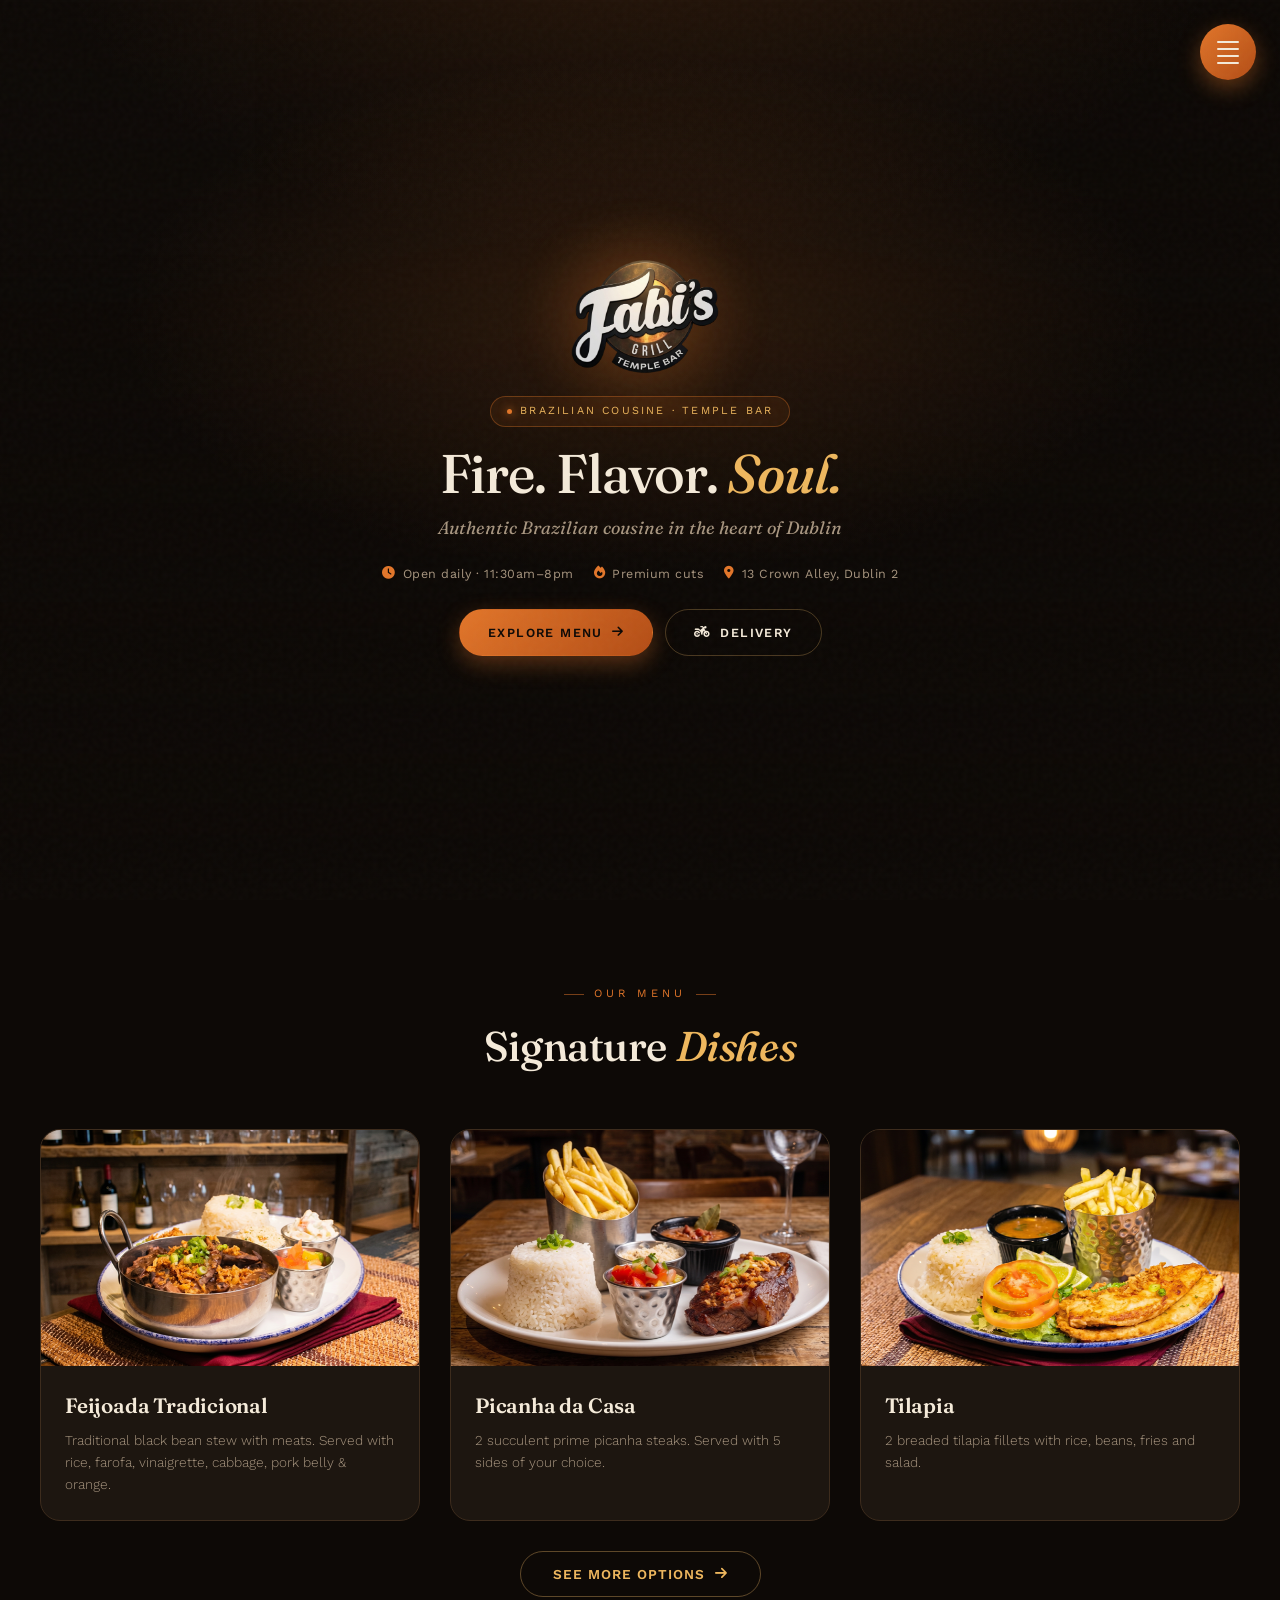
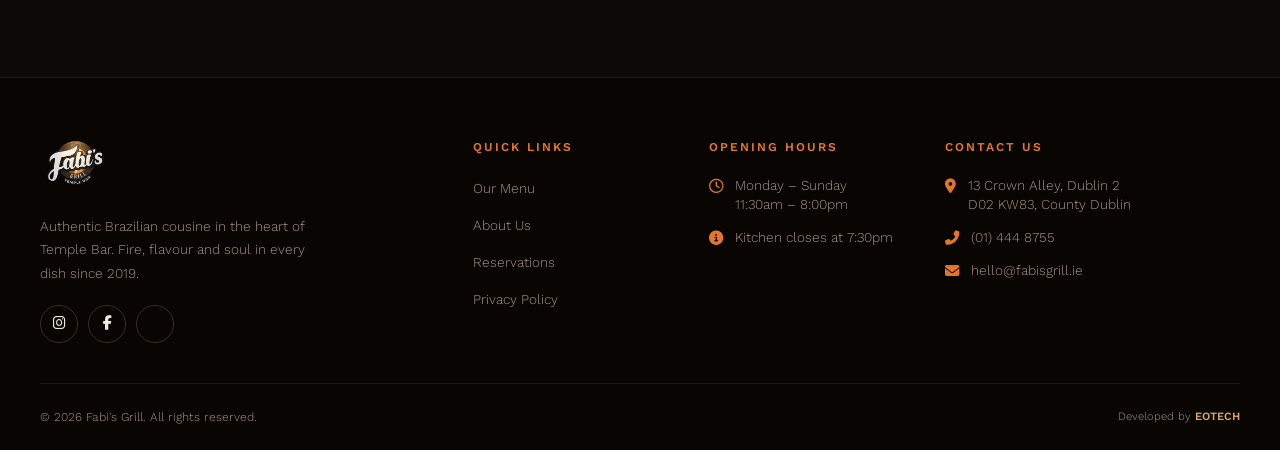
==== commit 0caedf72: "Update index.html" ====
--- a/index.html
+++ b/index.html
@@ -13,7 +13,6 @@
 <link rel="stylesheet" href="https://cdnjs.cloudflare.com/ajax/libs/font-awesome/6.4.0/css/all.min.css">
 
 <style>
-/* [MANTENHA TODO O CSS ORIGINAL AQUI] */
 :root {
     --char: #0d0906; --char-2: #14100b; --panel: #1d1610; --panel-2: #261c14;
     --line: #3d2c1d; --line-soft: rgba(217,168,96,0.12); --ember: #e2762a;
@@ -22,40 +21,67 @@
     --font-display: 'Fraunces', Georgia, serif; --font-body: 'Work Sans', -apple-system, sans-serif;
     --ease: cubic-bezier(0.16, 1, 0.3, 1); --transition: all 0.4s var(--ease);
 }
+
 * { margin: 0; padding: 0; box-sizing: border-box; -webkit-tap-highlight-color: transparent; }
-html { scroll-behavior: smooth; }
+
+html { 
+    /* Removido o smooth global para não quebrar a física nativa do celular */
+    -webkit-text-size-adjust: 100%;
+}
+
 body {
     background: var(--char);
     background-image: radial-gradient(ellipse 1000px 600px at 50% -5%, rgba(226,118,42,0.14), transparent 60%), radial-gradient(ellipse 800px 500px at 90% 100%, rgba(217,168,96,0.06), transparent 60%);
     font-family: var(--font-body); color: var(--cream); overflow-x: hidden; line-height: 1.55;
-    -webkit-font-smoothing: antialiased; touch-action: pan-x pan-y; display: flex; flex-direction: column; min-height: 100vh;
-}
+    -webkit-font-smoothing: antialiased; touch-action: pan-y; 
+    display: flex; flex-direction: column; min-height: 100vh;
+    /* Otimização de Scroll Nativo iOS */
+    -webkit-overflow-scrolling: touch; 
+}
+
 body::before {
     content: ''; position: fixed; inset: 0; pointer-events: none; opacity: 0.03; z-index: 9999;
     background-image: url("data:image/svg+xml,%3Csvg viewBox='0 0 200 200' xmlns='http://www.w3.org/2000/svg'%3E%3Cfilter id='n'%3E%3CfeTurbulence type='fractalNoise' baseFrequency='0.9'/%3E%3C/filter%3E%3Crect width='100%25' height='100%25' filter='url(%23n)'/%3E%3C/svg%3E");
-}
+    will-change: transform;
+}
+
 h1, h2, h3, h4 { font-family: var(--font-display); font-weight: 500; letter-spacing: -0.01em; }
 ::selection { background: var(--ember); color: var(--char); }
+
 ::-webkit-scrollbar { width: 10px; height: 4px; }
 ::-webkit-scrollbar-track { background: var(--char-2); }
 ::-webkit-scrollbar-thumb { background: var(--line); border-radius: 10px; }
 ::-webkit-scrollbar-thumb:hover { background: var(--ember); }
 
-/* BOTÃO MENU */
+/* ============ CONTROLE DE TELAS ============ */
+#main-page { transition: opacity 0.3s ease, transform 0.3s ease; will-change: opacity, transform; }
+#main-page.hidden { display: none; opacity: 0; transform: translateY(-10px); }
+
+#full-menu-page {
+    display: none; opacity: 0; transform: translateY(10px);
+    transition: opacity 0.3s ease, transform 0.3s ease;
+    flex-direction: column; min-height: 100vh; width: 100%;
+    will-change: opacity, transform;
+}
+#full-menu-page.active { display: flex; opacity: 1; transform: translateY(0); }
+
+/* ============ BOTÃO MENU FLUTUANTE ============ */
 .menu-toggle-btn {
     position: fixed; top: 24px; right: 24px; width: 56px; height: 56px;
     background: linear-gradient(135deg, var(--ember), var(--ember-deep));
     border-radius: 50%; border: none; cursor: pointer; z-index: 1000;
     display: flex; flex-direction: column; align-items: center; justify-content: center;
-    gap: 5px; box-shadow: 0 8px 22px rgba(226,118,42,0.4); transition: transform 0.3s var(--ease), box-shadow 0.3s;
+    gap: 5px; box-shadow: 0 8px 22px rgba(226,118,42,0.4); 
+    transition: transform 0.2s ease, box-shadow 0.2s ease;
+    will-change: transform;
 }
 .menu-toggle-btn:hover { transform: translateY(-3px); box-shadow: 0 14px 32px rgba(226,118,42,0.6); filter: brightness(1.08); }
 .menu-toggle-btn span { display: block; width: 22px; height: 2px; background-color: var(--cream); border-radius: 2px; }
 
-/* SIDEBAR, HERO E EFEITOS */
+/* ============ SIDEBAR ============ */
 .sidebar-overlay { position: fixed; inset: 0; background: rgba(0, 0, 0, 0.6); backdrop-filter: blur(4px); z-index: 1001; opacity: 0; visibility: hidden; transition: var(--transition); }
 .sidebar-overlay.active { opacity: 1; visibility: visible; }
-.sidebar-menu { position: fixed; top: 0; right: -100%; width: 100%; max-width: 400px; height: 100dvh; background: var(--char); z-index: 1002; display: flex; flex-direction: column; transition: right 0.4s var(--ease); border-left: 1px solid var(--line); box-shadow: -10px 0 30px rgba(0,0,0,0.5); }
+.sidebar-menu { position: fixed; top: 0; right: -100%; width: 100%; max-width: 400px; height: 100dvh; background: var(--char); z-index: 1002; display: flex; flex-direction: column; transition: right 0.3s var(--ease); border-left: 1px solid var(--line); box-shadow: -10px 0 30px rgba(0,0,0,0.5); will-change: right; }
 .sidebar-menu.active { right: 0; }
 .sidebar-header { display: flex; justify-content: space-between; align-items: center; padding: 30px; border-bottom: 1px solid var(--line-soft); }
 .sidebar-header img { max-height: 40px; width: auto; display: block; }
@@ -72,38 +98,57 @@
 .sidebar-socials a { color: var(--cream); font-size: 1.1rem; transition: color 0.3s; }
 .sidebar-socials a:hover { color: var(--ember); }
 
+/* ============ HERO ============ */
 .hero { position: relative; display: flex; align-items: center; justify-content: center; text-align: center; padding: 50px 30px 40px; flex: 1; min-height: 100vh; overflow: hidden; }
 .hero::before { content: ''; position: absolute; inset: 0; background: radial-gradient(ellipse 800px 400px at 50% 35%, rgba(226,118,42,0.15), transparent 65%), linear-gradient(180deg, transparent 0%, var(--char) 100%); z-index: 1; }
+
+/* EFEITO DE FOGO OTIMIZADO COM GPU */
 .hero-embers { position: absolute; inset: 0; z-index: 0; overflow: hidden; pointer-events: none; }
-.hero-embers span { position: absolute; bottom: -20px; border-radius: 50%; background: radial-gradient(circle at 30% 30%, #fff, var(--gold-bright) 40%, var(--ember) 80%); box-shadow: 0 0 6px #fff, 0 0 12px var(--gold-bright), 0 0 24px var(--ember), 0 0 50px rgba(226,118,42,0.4); animation: riseFire linear infinite; opacity: 0; }
-@keyframes riseFire { 0% { transform: translateY(0) translateX(0) scale(0.3); opacity: 0; } 15% { opacity: 1; transform: translateY(-20vh) translateX(15px) scale(1); } 50% { transform: translateY(-55vh) translateX(-20px) scale(0.8); opacity: 0.9; } 80% { transform: translateY(-85vh) translateX(10px) scale(0.5); opacity: 0.5; } 100% { transform: translateY(-110vh) translateX(-5px) scale(0); opacity: 0; } }
+.hero-embers span { 
+    position: absolute; bottom: -20px; border-radius: 50%; 
+    background: radial-gradient(circle at 30% 30%, #fff, var(--gold-bright) 40%, var(--ember) 80%); 
+    box-shadow: 0 0 6px #fff, 0 0 12px var(--gold-bright), 0 0 24px var(--ember), 0 0 50px rgba(226,118,42,0.4); 
+    animation: riseFire linear infinite; opacity: 0; 
+    /* Aceleração de Hardware para não travar o scroll */
+    will-change: transform, opacity;
+    transform: translateZ(0);
+    backface-visibility: hidden;
+}
+@keyframes riseFire { 
+    0% { transform: translate3d(0, 0, 0) scale(0.3); opacity: 0; } 
+    15% { opacity: 1; transform: translate3d(15px, -20vh, 0) scale(1); } 
+    50% { transform: translate3d(-20px, -55vh, 0) scale(0.8); opacity: 0.9; } 
+    80% { transform: translate3d(10px, -85vh, 0) scale(0.5); opacity: 0.5; } 
+    100% { transform: translate3d(-5px, -110vh, 0) scale(0); opacity: 0; } 
+}
+
+/* [O restante das animações das faíscas (nth-child) continua aqui, mas otimizado para translate3d] */
 .hero-embers span:nth-child(1) { left: 10%; width: 2px; height: 2px; animation-duration: 3.5s; animation-delay: 0s; } .hero-embers span:nth-child(2) { left: 25%; width: 2px; height: 2px; animation-duration: 4.2s; animation-delay: 1s; } .hero-embers span:nth-child(3) { left: 40%; width: 3px; height: 3px; animation-duration: 3.8s; animation-delay: 2.5s; } .hero-embers span:nth-child(4) { left: 55%; width: 2px; height: 2px; animation-duration: 4.5s; animation-delay: 0.5s; } .hero-embers span:nth-child(5) { left: 70%; width: 2px; height: 2px; animation-duration: 3.2s; animation-delay: 3s; } .hero-embers span:nth-child(6) { left: 85%; width: 3px; height: 3px; animation-duration: 4.8s; animation-delay: 1.5s; } .hero-embers span:nth-child(7) { left: 15%; width: 2px; height: 2px; animation-duration: 5s; animation-delay: 4s; } .hero-embers span:nth-child(8) { left: 65%; width: 2px; height: 2px; animation-duration: 3.5s; animation-delay: 2s; } .hero-embers span:nth-child(9) { left: 35%; width: 3px; height: 3px; animation-duration: 4.2s; animation-delay: 0.8s; } .hero-embers span:nth-child(10) { left: 90%; width: 2px; height: 2px; animation-duration: 3.8s; animation-delay: 3.5s; } .hero-embers span:nth-child(11) { left: 5%; width: 4px; height: 4px; animation-duration: 5.5s; animation-delay: 1.2s; } .hero-embers span:nth-child(12) { left: 20%; width: 5px; height: 5px; animation-duration: 6.5s; animation-delay: 4.5s; } .hero-embers span:nth-child(13) { left: 45%; width: 4px; height: 4px; animation-duration: 5.8s; animation-delay: 2.8s; } .hero-embers span:nth-child(14) { left: 60%; width: 5px; height: 5px; animation-duration: 6s; animation-delay: 0.2s; } .hero-embers span:nth-child(15) { left: 75%; width: 4px; height: 4px; animation-duration: 5.2s; animation-delay: 3.2s; } .hero-embers span:nth-child(16) { left: 95%; width: 5px; height: 5px; animation-duration: 6.8s; animation-delay: 1.8s; } .hero-embers span:nth-child(17) { left: 50%; width: 4px; height: 4px; animation-duration: 5.5s; animation-delay: 5s; } .hero-embers span:nth-child(18) { left: 30%; width: 5px; height: 5px; animation-duration: 6.2s; animation-delay: 2.2s; } .hero-embers span:nth-child(19) { left: 12%; width: 7px; height: 7px; animation-duration: 8s; animation-delay: 0.4s; } .hero-embers span:nth-child(20) { left: 82%; width: 8px; height: 8px; animation-duration: 9s; animation-delay: 2.5s; } .hero-embers span:nth-child(21) { left: 48%; width: 6px; height: 6px; animation-duration: 7.5s; animation-delay: 4.8s; } .hero-embers span:nth-child(22) { left: 72%; width: 7px; height: 7px; animation-duration: 8.5s; animation-delay: 1.5s; }
 
-.hero-content { position: relative; z-index: 3; max-width: 850px; }
+.hero-content { position: relative; z-index: 3; max-width: 850px; will-change: transform; }
 .hero-logo-wrap { position: relative; width: 170px; max-width: 55%; margin: 0 auto 16px; }
-.hero-logo-wrap::before { content: ""; position: absolute; inset: -25%; background: radial-gradient(circle, rgba(226,118,42,0.45) 0%, rgba(226,118,42,0.12) 42%, transparent 72%); filter: blur(14px); border-radius: 50%; animation: embers-glow 5s ease-in-out infinite; z-index: 0; }
+.hero-logo-wrap::before { content: ""; position: absolute; inset: -25%; background: radial-gradient(circle, rgba(226,118,42,0.45) 0%, rgba(226,118,42,0.12) 42%, transparent 72%); filter: blur(14px); border-radius: 50%; animation: embers-glow 5s ease-in-out infinite; z-index: 0; will-change: transform, opacity; }
 @keyframes embers-glow { 0%, 100% { opacity: 0.5; transform: scale(0.95); } 50% { opacity: 0.9; transform: scale(1.06); } }
-.hero-logo { position: relative; z-index: 1; width: 100%; height: auto; border-radius: 16px; display: block; animation: logo-breathe 5s ease-in-out infinite; }
+.hero-logo { position: relative; z-index: 1; width: 100%; height: auto; border-radius: 16px; display: block; animation: logo-breathe 5s ease-in-out infinite; will-change: filter; }
 @keyframes logo-breathe { 0%, 100% { filter: drop-shadow(0 0 10px rgba(226,118,42,0.3)); } 50% { filter: drop-shadow(0 0 22px rgba(226,118,42,0.6)); } }
-.hero-badge { display: inline-flex; align-items: center; gap: 8px; padding: 6px 16px; border: 1px solid rgba(226,118,42,0.35); border-radius: 40px; font-size: 0.68rem; letter-spacing: 2.2px; text-transform: uppercase; color: var(--gold-bright); margin-bottom: 18px; background: rgba(226,118,42,0.06); backdrop-filter: blur(10px); animation: fadeInDown 0.9s var(--ease) both; }
+
+.hero-badge { display: inline-flex; align-items: center; gap: 8px; padding: 6px 16px; border: 1px solid rgba(226,118,42,0.35); border-radius: 40px; font-size: 0.68rem; letter-spacing: 2.2px; text-transform: uppercase; color: var(--gold-bright); margin-bottom: 18px; background: rgba(226,118,42,0.06); backdrop-filter: blur(10px); }
 .hero-badge .dot { width: 5px; height: 5px; border-radius: 50%; background: var(--ember); animation: pulse 2s infinite; box-shadow: 0 0 8px var(--ember); }
 @keyframes pulse { 0%, 100% { opacity: 1; transform: scale(1); } 50% { opacity: 0.5; transform: scale(1.4); } }
-.hero h1 { font-size: clamp(2rem, 5vw, 3.4rem); font-weight: 500; line-height: 1.05; margin-bottom: 12px; letter-spacing: -0.02em; animation: fadeInUp 1.1s var(--ease) 0.2s both; }
+.hero h1 { font-size: clamp(2rem, 5vw, 3.4rem); font-weight: 500; line-height: 1.05; margin-bottom: 12px; letter-spacing: -0.02em; }
 .hero h1 em { color: var(--gold-bright); font-style: italic; font-weight: 500; }
-.hero-sub { font-family: var(--font-display); font-style: italic; font-size: clamp(1rem, 1.4vw, 1.15rem); color: var(--muted); margin-bottom: 22px; font-weight: 400; animation: fadeInUp 1.1s var(--ease) 0.35s both; }
-.hero-meta { display: flex; gap: 20px; justify-content: center; flex-wrap: wrap; margin-bottom: 26px; animation: fadeInUp 1.1s var(--ease) 0.5s both; }
+.hero-sub { font-family: var(--font-display); font-style: italic; font-size: clamp(1rem, 1.4vw, 1.15rem); color: var(--muted); margin-bottom: 22px; font-weight: 400; }
+.hero-meta { display: flex; gap: 20px; justify-content: center; flex-wrap: wrap; margin-bottom: 26px; }
 .hero-meta-item { display: inline-flex; align-items: center; gap: 7px; font-size: 0.78rem; color: var(--muted); letter-spacing: 0.5px; }
 .hero-meta-item i { color: var(--ember); font-size: 0.8rem; }
-.hero-actions { display: flex; gap: 12px; justify-content: center; flex-wrap: wrap; animation: fadeInUp 1.1s var(--ease) 0.65s both; }
-.btn-primary, .btn-ghost { padding: 13px 28px; border-radius: 40px; font-size: 0.78rem; font-weight: 600; letter-spacing: 1.4px; text-transform: uppercase; text-decoration: none; cursor: pointer; transition: var(--transition); border: 1px solid transparent; display: inline-flex; align-items: center; gap: 9px; font-family: var(--font-body); }
+.hero-actions { display: flex; gap: 12px; justify-content: center; flex-wrap: wrap; }
+.btn-primary, .btn-ghost { padding: 13px 28px; border-radius: 40px; font-size: 0.78rem; font-weight: 600; letter-spacing: 1.4px; text-transform: uppercase; text-decoration: none; cursor: pointer; transition: var(--transition); border: 1px solid transparent; display: inline-flex; align-items: center; gap: 9px; font-family: var(--font-body); will-change: transform; }
 .btn-primary { background: linear-gradient(135deg, var(--ember), var(--ember-deep)); color: var(--char); box-shadow: 0 8px 22px rgba(226,118,42,0.35); }
 .btn-primary:hover { transform: translateY(-3px); box-shadow: 0 14px 32px rgba(226,118,42,0.5); filter: brightness(1.08); }
 .btn-ghost { background: transparent; color: var(--cream); border-color: rgba(217,168,96,0.3); }
 .btn-ghost:hover { border-color: var(--ember); color: var(--gold-bright); transform: translateY(-3px); }
-@keyframes fadeInUp { from { opacity: 0; transform: translateY(30px); } to { opacity: 1; transform: translateY(0); } }
-@keyframes fadeInDown { from { opacity: 0; transform: translateY(-20px); } to { opacity: 1; transform: translateY(0); } }
-
-/* MENU */
+
+/* ============ SEÇÃO DE PRATOS ============ */
 .menu-section-wrapper { max-width: 1300px; margin: 0 auto; padding: 80px 40px; width: 100%; }
 .menu-section-title { text-align: center; margin-bottom: 50px; }
 .menu-section-title .eyebrow { display: inline-block; color: var(--ember); font-size: 0.7rem; letter-spacing: 4px; text-transform: uppercase; margin-bottom: 12px; position: relative; padding: 0 30px; }
@@ -111,17 +156,17 @@
 .menu-section-title .eyebrow::before { left: 0; } .menu-section-title .eyebrow::after { right: 0; }
 .menu-section-title h2 { font-size: clamp(1.8rem, 3.5vw, 2.6rem); font-weight: 500; margin-bottom: 12px; }
 .menu-section-title h2 em { color: var(--gold-bright); font-style: italic; }
+
 .dishes-grid { display: grid; grid-template-columns: repeat(auto-fit, minmax(320px, 1fr)); gap: 30px; margin-bottom: 30px; }
-.dish-card { background: var(--panel); border-radius: 20px; overflow: hidden; border: 1px solid var(--line); transition: var(--transition); display: flex; flex-direction: column; }
+.dish-card { background: var(--panel); border-radius: 20px; overflow: hidden; border: 1px solid var(--line); transition: var(--transition); display: flex; flex-direction: column; will-change: transform, box-shadow; }
 .dish-card:hover { transform: translateY(-6px); border-color: rgba(226,118,42,0.35); box-shadow: 0 20px 40px rgba(0,0,0,0.5); background: var(--panel-2); }
 .dish-image-container { position: relative; aspect-ratio: 16 / 10; overflow: hidden; background: var(--panel-2); }
-.dish-image-container img { width: 100%; height: 100%; object-fit: cover; transition: transform 0.7s var(--ease); cursor: pointer; }
+.dish-image-container img { width: 100%; height: 100%; object-fit: cover; transition: transform 0.7s var(--ease); cursor: pointer; will-change: transform; }
 .dish-card:hover .dish-image-container img { transform: scale(1.06); }
 .dish-info { padding: 24px; display: flex; flex-direction: column; flex: 1; }
 .dish-name { font-family: var(--font-display); font-size: 1.3rem; font-weight: 600; color: var(--cream); margin-bottom: 8px; }
 .dish-desc { font-size: 0.85rem; color: var(--muted); line-height: 1.6; flex: 1; font-weight: 300; }
 
-/* BOTÃO VER MAIS (Agora é um link estilizado) */
 .see-more-container { text-align: center; margin-top: 20px; }
 .btn-see-more {
     background: transparent; color: var(--gold-bright); border: 1px solid rgba(217,168,96,0.4);
@@ -131,14 +176,31 @@
 }
 .btn-see-more:hover { background: rgba(226,118,42,0.1); border-color: var(--ember); color: var(--cream); }
 
-/* LIGHTBOX */
+/* ============ NOVA TELA (FULL MENU) ============ */
+.full-menu-header {
+    position: relative; padding: 60px 20px 40px; text-align: center;
+    border-bottom: 1px solid var(--line-soft); background: var(--char-2);
+}
+.full-menu-header h1 { font-size: 2.5rem; color: var(--cream); margin-bottom: 10px; margin-top: 20px;}
+.full-menu-header p { color: var(--muted); font-size: 0.9rem; }
+
+.btn-back {
+    display: inline-flex; align-items: center; gap: 8px;
+    color: var(--gold-bright); text-decoration: none; font-weight: 600; font-size: 0.85rem;
+    background: rgba(217,168,96,0.1); border: 1px solid rgba(217,168,96,0.3);
+    padding: 10px 20px; border-radius: 30px; transition: var(--transition);
+    cursor: pointer; font-family: var(--font-body);
+}
+.btn-back:hover { background: var(--ember); color: var(--char); border-color: var(--ember); }
+
+/* ============ LIGHTBOX ============ */
 .lightbox { display: none; position: fixed; inset: 0; background: rgba(0,0,0,0.96); backdrop-filter: blur(8px); z-index: 2000; justify-content: center; align-items: center; flex-direction: column; padding: 20px; }
-.lightbox.active { display: flex; animation: fadeIn 0.3s ease; }
+.lightbox.active { display: flex; }
 .lightbox-img { max-width: 90%; max-height: 80vh; object-fit: contain; border-radius: 16px; box-shadow: 0 30px 80px rgba(0,0,0,0.7); }
 .close-lightbox { position: absolute; top: 22px; right: 22px; width: 44px; height: 44px; font-size: 1.2rem; color: var(--cream); cursor: pointer; background: rgba(226,118,42,0.15); border: 1px solid var(--ember); border-radius: 50%; display: flex; align-items: center; justify-content: center; transition: var(--transition); }
 .close-lightbox:hover { background: var(--ember); color: var(--char); transform: rotate(90deg); }
 
-/* FOOTER */
+/* ============ RODAPÉ ============ */
 footer { background: #080503; padding: 60px 40px 24px; border-top: 1px solid var(--line-soft); position: relative; z-index: 10; }
 .footer-grid { max-width: 1300px; margin: 0 auto; display: grid; grid-template-columns: 2fr 1fr 1fr 1.5fr; gap: 40px; margin-bottom: 40px; }
 .footer-col h4 { font-family: var(--font-body); font-size: 0.75rem; letter-spacing: 2px; text-transform: uppercase; color: var(--ember); margin-bottom: 20px; font-weight: 600; }
@@ -157,7 +219,7 @@
 .developer-credit { display: flex; align-items: center; gap: 8px; font-size: 0.7rem; color: var(--muted); }
 .developer-credit strong { color: var(--gold); font-weight: 600; }
 
-/* MODAIS */
+/* ============ MODAIS ============ */
 .delivery-modal { display: none; position: fixed; inset: 0; background: rgba(0,0,0,0.85); backdrop-filter: blur(8px); z-index: 2000; align-items: center; justify-content: center; padding: 20px; opacity: 0; transition: opacity 0.3s ease; }
 .delivery-modal.active { display: flex; opacity: 1; }
 .delivery-box { background: linear-gradient(180deg, var(--panel) 0%, var(--char-2) 100%); border-radius: 24px; padding: 40px 32px; max-width: 420px; width: 100%; border: 1px solid var(--line); box-shadow: 0 30px 80px rgba(0,0,0,0.8); text-align: center; transform: translateY(20px); transition: transform 0.4s var(--ease); }
@@ -184,6 +246,7 @@
     .footer-grid { grid-template-columns: 1fr; text-align: center; gap: 36px; } .footer-brand p { margin: 0 auto 20px; }
     .social-links { justify-content: center; } .footer-contact li { justify-content: center; text-align: left; }
     .footer-bottom { flex-direction: column; text-align: center; } .delivery-box { padding: 32px 24px; }
+    .full-menu-header h1 { font-size: 2rem; }
 }
 @media (prefers-reduced-motion: reduce) { *, *::before, *::after { animation-duration: 0.001ms !important; animation-iteration-count: 1 !important; transition-duration: 0.001ms !important; } .hero-embers { display: none; } }
 :focus-visible { outline: 2px solid var(--ember); outline-offset: 3px; border-radius: 4px; }
@@ -200,13 +263,15 @@
 <div class="sidebar-overlay" id="sidebarOverlay"></div>
 <nav class="sidebar-menu" id="sidebarMenu">
     <div class="sidebar-header">
-        <a href="index.html" style="text-decoration: none;"><img src="logo-fabis.png" alt="Fabi's Grill"></a>
+        <a href="#" onclick="showMainPage(); closeSidebar(); return false;" style="text-decoration: none;">
+            <img src="logo-fabis.png" alt="Fabi's Grill">
+        </a>
         <button class="close-sidebar" id="closeMenu" aria-label="Close menu">&times;</button>
     </div>
     <ul class="sidebar-links">
         <li><a href="#" onclick="openBookingModal(); closeSidebar();"><i class="far fa-calendar-alt"></i> Book a Table</a></li>
         <li><a href="#" onclick="openDeliveryModal(); closeSidebar();"><i class="fas fa-motorcycle"></i> Order Delivery</a></li>
-        <li><a href="menu.html"><i class="fas fa-utensils"></i> Our Menu</a></li>
+        <li><a href="#" onclick="showFullMenu(); closeSidebar(); return false;"><i class="fas fa-utensils"></i> Our Menu</a></li>
         <li><a href="#"><i class="fas fa-info-circle"></i> About Us</a></li>
         <li><a href="#contact" onclick="closeSidebar();"><i class="fas fa-map-marker-alt"></i> Find Us</a></li>
     </ul>
@@ -220,57 +285,98 @@
     </div>
 </nav>
 
-<!-- HERO -->
-<section class="hero">
-    <div class="hero-embers" aria-hidden="true">
-        <span></span><span></span><span></span><span></span><span></span><span></span><span></span><span></span><span></span><span></span><span></span><span></span><span></span><span></span><span></span><span></span><span></span><span></span><span></span><span></span><span></span><span></span>
-    </div>
-    <div class="hero-content">
-        <div class="hero-logo-wrap"><img class="hero-logo" src="logo-fabis.png" alt="Fabi's Grill logo" width="340" height="340" fetchpriority="high"></div>
-        <div class="hero-badge"><span class="dot"></span> Brazilian Cousine · Temple Bar</div>
-        <h1>Fire. Flavor. <em>Soul.</em></h1>
-        <p class="hero-sub">Authentic Brazilian cousine in the heart of Dublin</p>
-        <div class="hero-meta">
-            <span class="hero-meta-item"><i class="fas fa-clock"></i> Open daily · 11:30am–8pm</span>
-            <span class="hero-meta-item"><i class="fas fa-fire"></i> Premium cuts</span>
-            <span class="hero-meta-item"><i class="fas fa-map-marker-alt"></i> 13 Crown Alley, Dublin 2</span>
-        </div>
-        <div class="hero-actions">
-            <a href="#menu" class="btn-primary">Explore Menu <i class="fas fa-arrow-right"></i></a>
-            <button class="btn-ghost" onclick="openDeliveryModal()"><i class="fas fa-motorcycle"></i> Delivery</button>
-        </div>
-    </div>
-</section>
-
-<!-- ============ SEÇÃO EXPLORAR MENU (3 PRATOS) ============ -->
-<section class="menu-section-wrapper" id="menu">
-    <div class="menu-section-title">
-        <span class="eyebrow">Our Menu</span>
-        <h2>Signature <em>Dishes</em></h2>
-    </div>
-
-    <div class="dishes-grid">
-        <div class="dish-card">
-            <div class="dish-image-container"><img src="main-feijoada.jpg" alt="Feijoada Tradicional" onclick="openLightbox(this.src)" onerror="this.src='logo-fabis.png'"></div>
-            <div class="dish-info"><h3 class="dish-name">Feijoada Tradicional</h3><p class="dish-desc">Traditional black bean stew with meats. Served with rice, farofa, vinaigrette, cabbage, pork belly & orange.</p></div>
-        </div>
-        <div class="dish-card">
-            <div class="dish-image-container"><img src="main-picanha-casa.jpg" alt="Picanha da Casa" onclick="openLightbox(this.src)" onerror="this.src='logo-fabis.png'"></div>
-            <div class="dish-info"><h3 class="dish-name">Picanha da Casa</h3><p class="dish-desc">2 succulent prime picanha steaks. Served with 5 sides of your choice.</p></div>
-        </div>
-        <div class="dish-card">
-            <div class="dish-image-container"><img src="main-tilapia.jpg" alt="Tilapia" onclick="openLightbox(this.src)" onerror="this.src='logo-fabis.png'"></div>
-            <div class="dish-info"><h3 class="dish-name">Tilapia</h3><p class="dish-desc">2 breaded tilapia fillets with rice, beans, fries and salad.</p></div>
-        </div>
-    </div>
-
-    <!-- BOTÃO QUE LEVA PARA A OUTRA PÁGINA -->
-    <div class="see-more-container">
-        <a href="menu.html" class="btn-see-more">
-            See more options <i class="fas fa-arrow-right"></i>
-        </a>
-    </div>
-</section>
+<!-- ============ TELA PRINCIPAL ============ -->
+<div id="main-page">
+    <section class="hero">
+        <div class="hero-embers" aria-hidden="true">
+            <span></span><span></span><span></span><span></span><span></span><span></span><span></span><span></span><span></span><span></span><span></span><span></span><span></span><span></span><span></span><span></span><span></span><span></span><span></span><span></span><span></span><span></span>
+        </div>
+        <div class="hero-content">
+            <div class="hero-logo-wrap"><img class="hero-logo" src="logo-fabis.png" alt="Fabi's Grill logo" width="340" height="340" fetchpriority="high"></div>
+            <div class="hero-badge"><span class="dot"></span> Brazilian Cousine · Temple Bar</div>
+            <h1>Fire. Flavor. <em>Soul.</em></h1>
+            <p class="hero-sub">Authentic Brazilian cousine in the heart of Dublin</p>
+            <div class="hero-meta">
+                <span class="hero-meta-item"><i class="fas fa-clock"></i> Open daily · 11:30am–8pm</span>
+                <span class="hero-meta-item"><i class="fas fa-fire"></i> Premium cuts</span>
+                <span class="hero-meta-item"><i class="fas fa-map-marker-alt"></i> 13 Crown Alley, Dublin 2</span>
+            </div>
+            <div class="hero-actions">
+                <a href="#menu" class="btn-primary">Explore Menu <i class="fas fa-arrow-right"></i></a>
+                <button class="btn-ghost" onclick="openDeliveryModal()"><i class="fas fa-motorcycle"></i> Delivery</button>
+            </div>
+        </div>
+    </section>
+
+    <section class="menu-section-wrapper" id="menu">
+        <div class="menu-section-title">
+            <span class="eyebrow">Our Menu</span>
+            <h2>Signature <em>Dishes</em></h2>
+        </div>
+        <div class="dishes-grid">
+            <div class="dish-card">
+                <div class="dish-image-container"><img src="main-feijoada.jpg" alt="Feijoada Tradicional" loading="lazy" onclick="openLightbox(this.src)" onerror="this.src='logo-fabis.png'"></div>
+                <div class="dish-info"><h3 class="dish-name">Feijoada Tradicional</h3><p class="dish-desc">Traditional black bean stew with meats. Served with rice, farofa, vinaigrette, cabbage, pork belly & orange.</p></div>
+            </div>
+            <div class="dish-card">
+                <div class="dish-image-container"><img src="main-picanha-casa.jpg" alt="Picanha da Casa" loading="lazy" onclick="openLightbox(this.src)" onerror="this.src='logo-fabis.png'"></div>
+                <div class="dish-info"><h3 class="dish-name">Picanha da Casa</h3><p class="dish-desc">2 succulent prime picanha steaks. Served with 5 sides of your choice.</p></div>
+            </div>
+            <div class="dish-card">
+                <div class="dish-image-container"><img src="main-tilapia.jpg" alt="Tilapia" loading="lazy" onclick="openLightbox(this.src)" onerror="this.src='logo-fabis.png'"></div>
+                <div class="dish-info"><h3 class="dish-name">Tilapia</h3><p class="dish-desc">2 breaded tilapia fillets with rice, beans, fries and salad.</p></div>
+            </div>
+        </div>
+        <div class="see-more-container">
+            <button class="btn-see-more" onclick="showFullMenu()">
+                See more options <i class="fas fa-arrow-right"></i>
+            </button>
+        </div>
+    </section>
+</div>
+
+<!-- ============ NOVA TELA: FULL MENU ============ -->
+<div id="full-menu-page">
+    <header class="full-menu-header">
+        <div style="max-width: 1300px; margin: 0 auto; display: flex; flex-direction: column; align-items: center;">
+            <button class="btn-back" onclick="showMainPage()" style="margin-bottom: 20px;">
+                <i class="fas fa-arrow-left"></i> Back to Home
+            </button>
+            <img src="logo-fabis.png" alt="Fabi's Grill" style="max-height: 60px; margin-bottom: 20px;">
+            <h1>Full Menu</h1>
+            <p>Explore our complete selection of Brazilian dishes</p>
+        </div>
+    </header>
+    
+    <main class="menu-section-wrapper">
+        <div class="dishes-grid">
+            <div class="dish-card">
+                <div class="dish-image-container"><img src="main-feijoada.jpg" alt="Feijoada Tradicional" loading="lazy" onclick="openLightbox(this.src)" onerror="this.src='logo-fabis.png'"></div>
+                <div class="dish-info"><h3 class="dish-name">Feijoada Tradicional</h3><p class="dish-desc">Traditional black bean stew with meats. Served with rice, farofa, vinaigrette, cabbage, pork belly & orange.</p></div>
+            </div>
+            <div class="dish-card">
+                <div class="dish-image-container"><img src="main-picanha-casa.jpg" alt="Picanha da Casa" loading="lazy" onclick="openLightbox(this.src)" onerror="this.src='logo-fabis.png'"></div>
+                <div class="dish-info"><h3 class="dish-name">Picanha da Casa</h3><p class="dish-desc">2 succulent prime picanha steaks. Served with 5 sides of your choice.</p></div>
+            </div>
+            <div class="dish-card">
+                <div class="dish-image-container"><img src="main-tilapia.jpg" alt="Tilapia" loading="lazy" onclick="openLightbox(this.src)" onerror="this.src='logo-fabis.png'"></div>
+                <div class="dish-info"><h3 class="dish-name">Tilapia</h3><p class="dish-desc">2 breaded tilapia fillets with rice, beans, fries and salad.</p></div>
+            </div>
+            <div class="dish-card">
+                <div class="dish-image-container"><img src="main-churrasco-dois.jpg" alt="Churrasco para Dois" loading="lazy" onclick="openLightbox(this.src)" onerror="this.src='logo-fabis.png'"></div>
+                <div class="dish-info"><h3 class="dish-name">Churrasco para Dois</h3><p class="dish-desc">Mix of picanha, Toscana sausage & grilled chicken. Served with 4 sides of your choice.</p></div>
+            </div>
+            <div class="dish-card">
+                <div class="dish-image-container"><img src="main-parmegiana.jpg" alt="Parmegiana" loading="lazy" onclick="openLightbox(this.src)" onerror="this.src='logo-fabis.png'"></div>
+                <div class="dish-info"><h3 class="dish-name">Parmegiana</h3><p class="dish-desc">Breaded beef or chicken with tomato sauce & mozzarella. Served with rice and potato salad.</p></div>
+            </div>
+            <div class="dish-card">
+                <div class="dish-image-container"><img src="main-strogonoff.jpg" alt="Strogonoff" loading="lazy" onclick="openLightbox(this.src)" onerror="this.src='logo-fabis.png'"></div>
+                <div class="dish-info"><h3 class="dish-name">Strogonoff (Carne/Frango)</h3><p class="dish-desc">Beef or chicken stroganoff in creamy sauce. Served with rice and shoestring potatoes or fries.</p></div>
+            </div>
+        </div>
+    </main>
+</div>
 
 <!-- LIGHTBOX -->
 <div id="lightbox" class="lightbox" onclick="closeLightbox()">
@@ -282,7 +388,7 @@
 <footer id="contact">
     <div class="footer-grid">
         <div class="footer-brand">
-            <a href="index.html" class="logo"><img src="logo-fabis.png" alt="Fabi's Grill"></a>
+            <a href="#" onclick="showMainPage(); return false;" class="logo"><img src="logo-fabis.png" alt="Fabi's Grill"></a>
             <p>Authentic Brazilian cousine in the heart of Temple Bar. Fire, flavour and soul in every dish since 2019.</p>
             <div class="social-links">
                 <a href="https://www.instagram.com/fabisgrilltemplebar" target="_blank" rel="noopener noreferrer"><i class="fab fa-instagram"></i></a>
@@ -293,7 +399,7 @@
         <div class="footer-col">
             <h4>Quick Links</h4>
             <ul class="footer-links">
-                <li><a href="menu.html">Our Menu</a></li>
+                <li><a href="#" onclick="showFullMenu(); return false;">Our Menu</a></li>
                 <li><a href="#">About Us</a></li>
                 <li><a href="#" onclick="openBookingModal(); return false;">Reservations</a></li>
                 <li><a href="#">Privacy Policy</a></li>
@@ -345,6 +451,23 @@
 </div>
 
 <script>
+    /* === CONTROLE DE TELAS (SPA) === */
+    const mainPage = document.getElementById('main-page');
+    const fullMenuPage = document.getElementById('full-menu-page');
+
+    function showFullMenu() {
+        mainPage.classList.add('hidden');
+        fullMenuPage.classList.add('active');
+        window.scrollTo(0, 0);
+    }
+
+    function showMainPage() {
+        fullMenuPage.classList.remove('active');
+        mainPage.classList.remove('hidden');
+        window.scrollTo(0, 0);
+    }
+
+    /* === SIDEBAR === */
     const sidebarMenu = document.getElementById('sidebarMenu');
     const sidebarOverlay = document.getElementById('sidebarOverlay');
     const openMenuBtn = document.getElementById('openMenu');
@@ -355,11 +478,13 @@
     closeMenuBtn.addEventListener('click', closeSidebar);
     sidebarOverlay.addEventListener('click', closeSidebar);
 
+    /* === LIGHTBOX === */
     const lightbox = document.getElementById('lightbox');
     const lightboxImg = document.getElementById('lightbox-img');
     function openLightbox(src) { lightboxImg.src = src; lightbox.classList.add('active'); document.body.style.overflow = 'hidden'; }
     function closeLightbox() { lightbox.classList.remove('active'); document.body.style.overflow = ''; }
 
+    /* === MODAIS === */
     function openDeliveryModal() { document.getElementById('deliveryModal').classList.add('active'); document.body.style.overflow = 'hidden'; }
     function closeDeliveryModal() { document.getElementById('deliveryModal').classList.remove('active'); document.body.style.overflow = ''; }
     function closeDeliveryModalOnClick(event) { if (event.target === document.getElementById('deliveryModal')) closeDeliveryModal(); }
@@ -370,5 +495,6 @@
 
     document.addEventListener('keydown', function(e) { if (e.key === 'Escape') { closeDeliveryModal(); closeBookingModal(); closeSidebar(); closeLightbox(); } });
 </script>
+
 </body>
 </html>
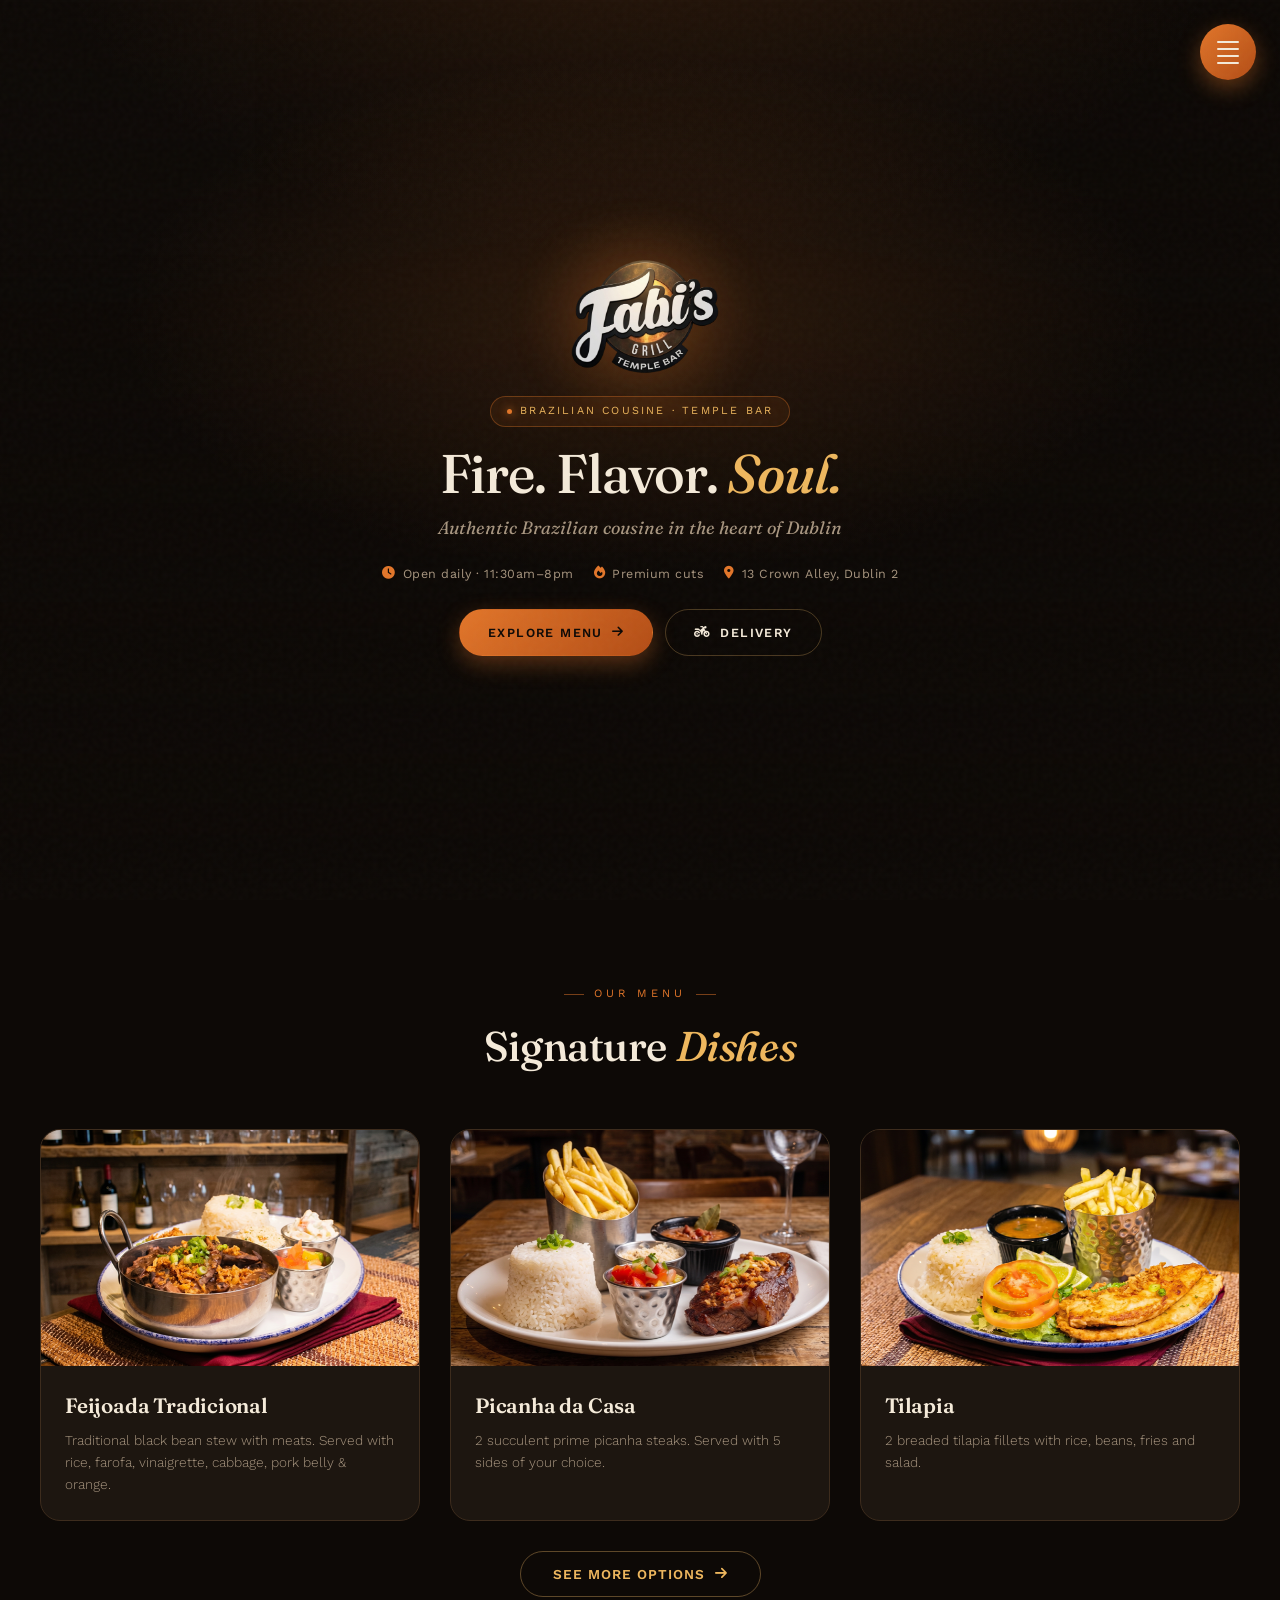
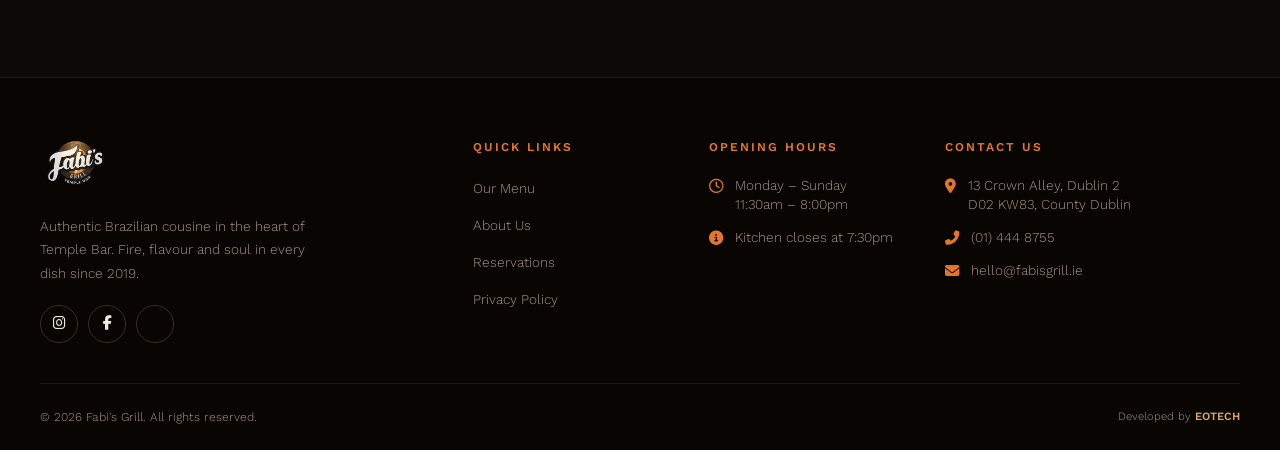
==== commit d50c20b6: "Update index.html" ====
--- a/index.html
+++ b/index.html
@@ -83,6 +83,12 @@
 .sidebar-overlay.active { opacity: 1; visibility: visible; }
 .sidebar-menu { position: fixed; top: 0; right: -100%; width: 100%; max-width: 400px; height: 100dvh; background: var(--char); z-index: 1002; display: flex; flex-direction: column; transition: right 0.3s var(--ease); border-left: 1px solid var(--line); box-shadow: -10px 0 30px rgba(0,0,0,0.5); will-change: right; }
 .sidebar-menu.active { right: 0; }
+
+/* === SWIPE PARA FECHAR === */
+.sidebar-menu { touch-action: pan-y; overscroll-behavior: contain; }
+.sidebar-menu.dragging { transition: none !important; }
+.sidebar-overlay.dragging { transition: none !important; }
+
 .sidebar-header { display: flex; justify-content: space-between; align-items: center; padding: 30px; border-bottom: 1px solid var(--line-soft); }
 .sidebar-header img { max-height: 40px; width: auto; display: block; }
 .close-sidebar { background: transparent; border: none; color: var(--muted); font-size: 1.5rem; cursor: pointer; transition: color 0.3s; }
@@ -122,7 +128,6 @@
     100% { transform: translate3d(-5px, -110vh, 0) scale(0); opacity: 0; } 
 }
 
-/* [O restante das animações das faíscas (nth-child) continua aqui, mas otimizado para translate3d] */
 .hero-embers span:nth-child(1) { left: 10%; width: 2px; height: 2px; animation-duration: 3.5s; animation-delay: 0s; } .hero-embers span:nth-child(2) { left: 25%; width: 2px; height: 2px; animation-duration: 4.2s; animation-delay: 1s; } .hero-embers span:nth-child(3) { left: 40%; width: 3px; height: 3px; animation-duration: 3.8s; animation-delay: 2.5s; } .hero-embers span:nth-child(4) { left: 55%; width: 2px; height: 2px; animation-duration: 4.5s; animation-delay: 0.5s; } .hero-embers span:nth-child(5) { left: 70%; width: 2px; height: 2px; animation-duration: 3.2s; animation-delay: 3s; } .hero-embers span:nth-child(6) { left: 85%; width: 3px; height: 3px; animation-duration: 4.8s; animation-delay: 1.5s; } .hero-embers span:nth-child(7) { left: 15%; width: 2px; height: 2px; animation-duration: 5s; animation-delay: 4s; } .hero-embers span:nth-child(8) { left: 65%; width: 2px; height: 2px; animation-duration: 3.5s; animation-delay: 2s; } .hero-embers span:nth-child(9) { left: 35%; width: 3px; height: 3px; animation-duration: 4.2s; animation-delay: 0.8s; } .hero-embers span:nth-child(10) { left: 90%; width: 2px; height: 2px; animation-duration: 3.8s; animation-delay: 3.5s; } .hero-embers span:nth-child(11) { left: 5%; width: 4px; height: 4px; animation-duration: 5.5s; animation-delay: 1.2s; } .hero-embers span:nth-child(12) { left: 20%; width: 5px; height: 5px; animation-duration: 6.5s; animation-delay: 4.5s; } .hero-embers span:nth-child(13) { left: 45%; width: 4px; height: 4px; animation-duration: 5.8s; animation-delay: 2.8s; } .hero-embers span:nth-child(14) { left: 60%; width: 5px; height: 5px; animation-duration: 6s; animation-delay: 0.2s; } .hero-embers span:nth-child(15) { left: 75%; width: 4px; height: 4px; animation-duration: 5.2s; animation-delay: 3.2s; } .hero-embers span:nth-child(16) { left: 95%; width: 5px; height: 5px; animation-duration: 6.8s; animation-delay: 1.8s; } .hero-embers span:nth-child(17) { left: 50%; width: 4px; height: 4px; animation-duration: 5.5s; animation-delay: 5s; } .hero-embers span:nth-child(18) { left: 30%; width: 5px; height: 5px; animation-duration: 6.2s; animation-delay: 2.2s; } .hero-embers span:nth-child(19) { left: 12%; width: 7px; height: 7px; animation-duration: 8s; animation-delay: 0.4s; } .hero-embers span:nth-child(20) { left: 82%; width: 8px; height: 8px; animation-duration: 9s; animation-delay: 2.5s; } .hero-embers span:nth-child(21) { left: 48%; width: 6px; height: 6px; animation-duration: 7.5s; animation-delay: 4.8s; } .hero-embers span:nth-child(22) { left: 72%; width: 7px; height: 7px; animation-duration: 8.5s; animation-delay: 1.5s; }
 
 .hero-content { position: relative; z-index: 3; max-width: 850px; will-change: transform; }
@@ -478,6 +483,88 @@
     closeMenuBtn.addEventListener('click', closeSidebar);
     sidebarOverlay.addEventListener('click', closeSidebar);
 
+    /* === SWIPE PARA FECHAR A SIDEBAR === */
+    (function () {
+        let startX = 0, startY = 0, currentX = 0, startTime = 0;
+        let dragging = false, locked = null; // locked: 'h' | 'v' | null
+
+        sidebarMenu.addEventListener('touchstart', function (e) {
+            if (!sidebarMenu.classList.contains('active')) return;
+            const t = e.touches[0];
+            startX = t.clientX; startY = t.clientY; currentX = 0;
+            startTime = Date.now();
+            dragging = true; locked = null;
+        }, { passive: true });
+
+        sidebarMenu.addEventListener('touchmove', function (e) {
+            if (!dragging) return;
+            const t = e.touches[0];
+            const dx = t.clientX - startX;
+            const dy = t.clientY - startY;
+
+            // Decide a direção do gesto (horizontal x vertical)
+            if (!locked) {
+                if (Math.abs(dx) < 8 && Math.abs(dy) < 8) return;
+                locked = (Math.abs(dx) > Math.abs(dy)) ? 'h' : 'v';
+                if (locked === 'h') {
+                    sidebarMenu.classList.add('dragging');
+                    sidebarOverlay.classList.add('dragging');
+                }
+            }
+            if (locked !== 'h') return;
+
+            currentX = Math.max(0, dx); // só permite arrastar para a direita
+            const width = sidebarMenu.offsetWidth;
+            sidebarMenu.style.transform = 'translateX(' + currentX + 'px)';
+            sidebarOverlay.style.opacity = Math.max(0, 1 - currentX / width);
+        }, { passive: true });
+
+        function endDrag() {
+            if (!dragging) return;
+            dragging = false;
+            if (locked !== 'h') return;
+
+            const width = sidebarMenu.offsetWidth;
+            const elapsed = Math.max(1, Date.now() - startTime);
+            const velocity = currentX / elapsed; // px/ms
+            const shouldClose = currentX > width * 0.3 || velocity > 0.5;
+
+            sidebarMenu.classList.remove('dragging');
+            sidebarOverlay.classList.remove('dragging');
+            sidebarMenu.style.transition = 'transform 0.3s var(--ease)';
+            sidebarOverlay.style.transition = 'opacity 0.3s var(--ease)';
+
+            if (shouldClose) {
+                // Termina de deslizar para fora da tela
+                sidebarMenu.style.transform = 'translateX(100%)';
+                sidebarOverlay.style.opacity = 0;
+                setTimeout(function () {
+                    // Reseta sem animação para não "piscar" na tela
+                    sidebarMenu.style.transition = 'none';
+                    closeSidebar();
+                    sidebarMenu.style.transform = '';
+                    sidebarOverlay.style.opacity = '';
+                    void sidebarMenu.offsetWidth; // força reflow
+                    sidebarMenu.style.transition = '';
+                    sidebarOverlay.style.transition = '';
+                }, 300);
+            } else {
+                // Volta suavemente para o lugar
+                sidebarMenu.style.transform = 'translateX(0)';
+                sidebarOverlay.style.opacity = 1;
+                setTimeout(function () {
+                    sidebarMenu.style.transition = '';
+                    sidebarOverlay.style.transition = '';
+                    sidebarMenu.style.transform = '';
+                    sidebarOverlay.style.opacity = '';
+                }, 300);
+            }
+        }
+
+        sidebarMenu.addEventListener('touchend', endDrag);
+        sidebarMenu.addEventListener('touchcancel', endDrag);
+    })();
+
     /* === LIGHTBOX === */
     const lightbox = document.getElementById('lightbox');
     const lightboxImg = document.getElementById('lightbox-img');
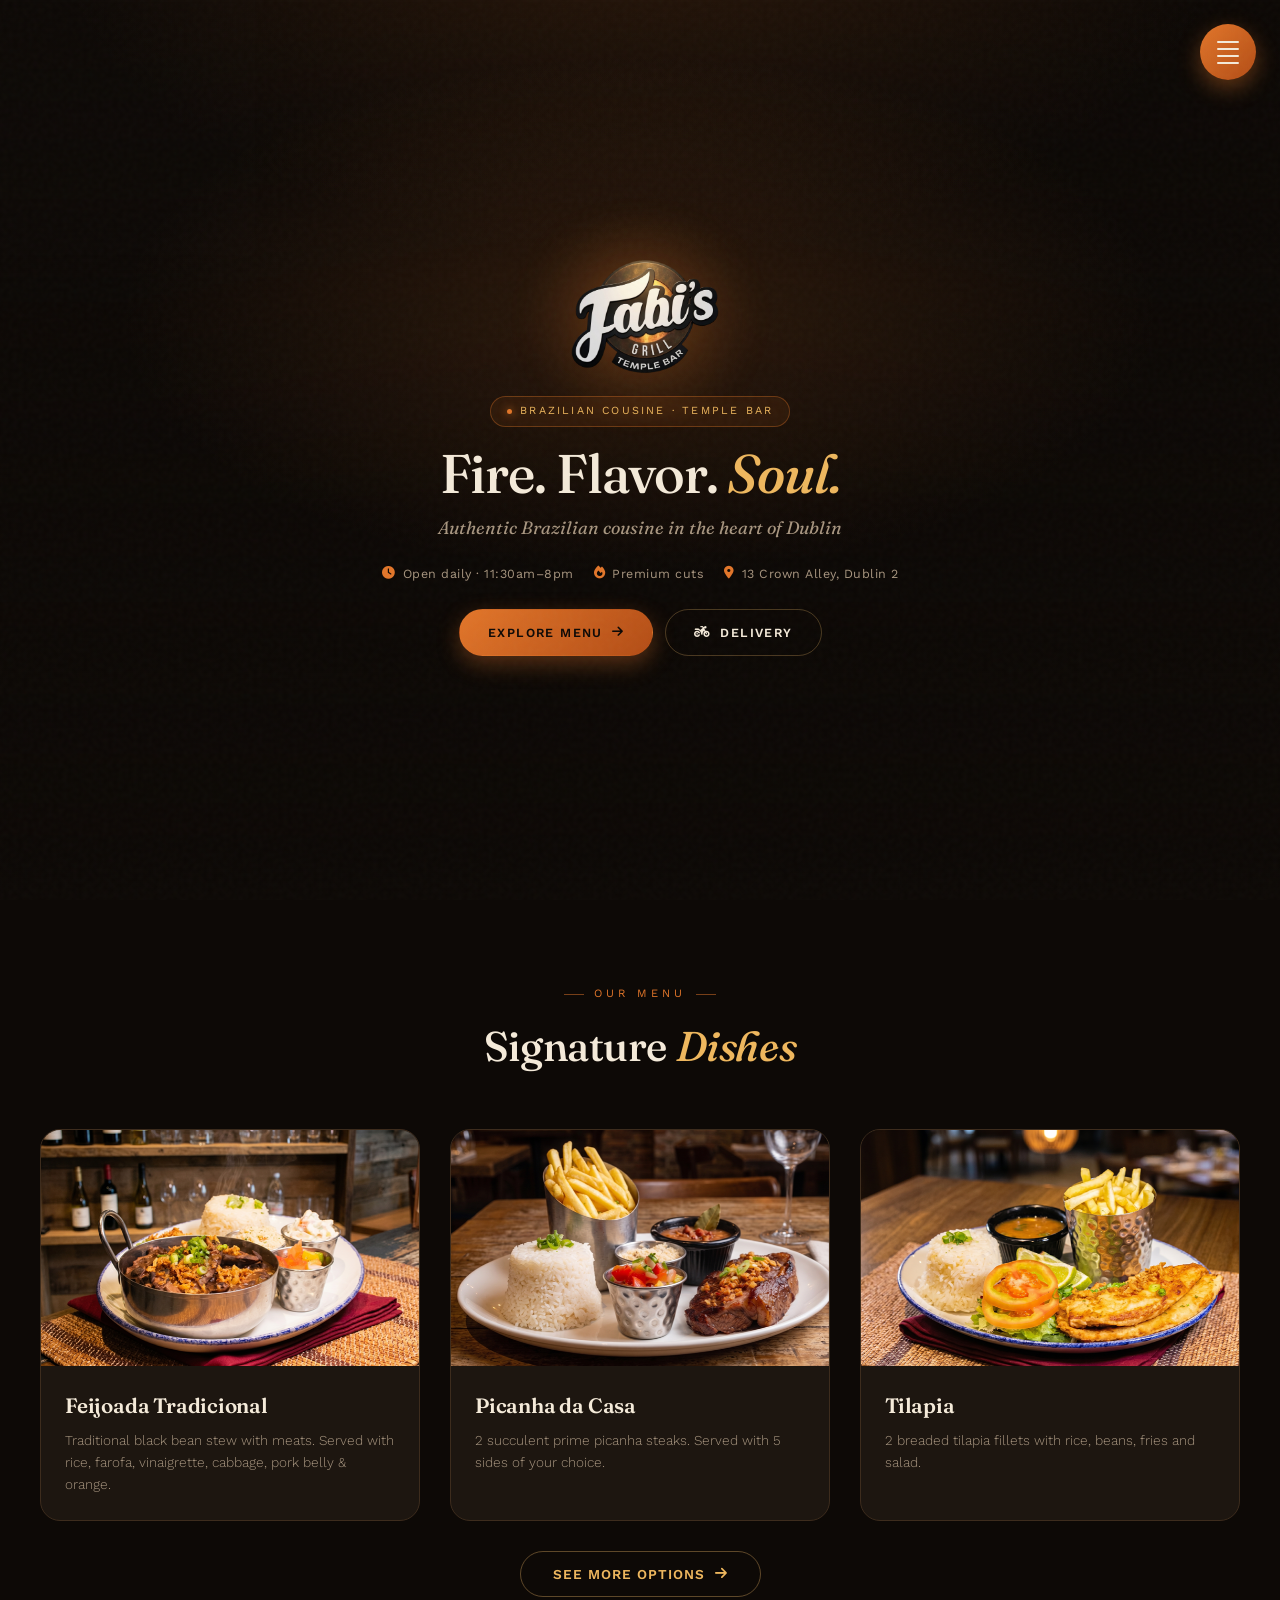
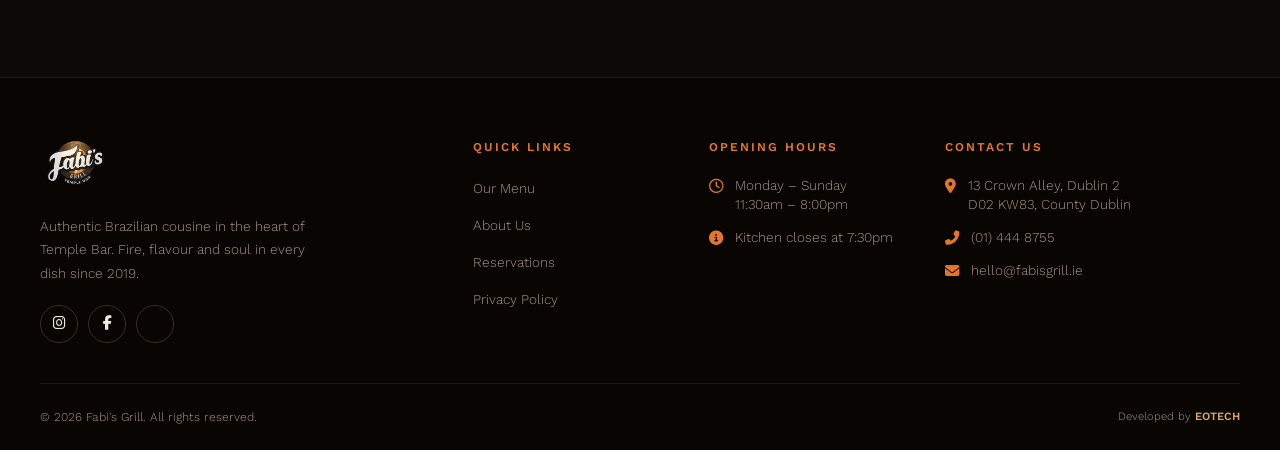
==== commit 8f2995c7: "Update index.html" ====
--- a/index.html
+++ b/index.html
@@ -25,7 +25,6 @@
 * { margin: 0; padding: 0; box-sizing: border-box; -webkit-tap-highlight-color: transparent; }
 
 html { 
-    /* Removido o smooth global para não quebrar a física nativa do celular */
     -webkit-text-size-adjust: 100%;
 }
 
@@ -35,7 +34,6 @@
     font-family: var(--font-body); color: var(--cream); overflow-x: hidden; line-height: 1.55;
     -webkit-font-smoothing: antialiased; touch-action: pan-y; 
     display: flex; flex-direction: column; min-height: 100vh;
-    /* Otimização de Scroll Nativo iOS */
     -webkit-overflow-scrolling: touch; 
 }
 
@@ -115,7 +113,6 @@
     background: radial-gradient(circle at 30% 30%, #fff, var(--gold-bright) 40%, var(--ember) 80%); 
     box-shadow: 0 0 6px #fff, 0 0 12px var(--gold-bright), 0 0 24px var(--ember), 0 0 50px rgba(226,118,42,0.4); 
     animation: riseFire linear infinite; opacity: 0; 
-    /* Aceleração de Hardware para não travar o scroll */
     will-change: transform, opacity;
     transform: translateZ(0);
     backface-visibility: hidden;
@@ -278,10 +275,10 @@
         <li><a href="#" onclick="openDeliveryModal(); closeSidebar();"><i class="fas fa-motorcycle"></i> Order Delivery</a></li>
         <li><a href="#" onclick="showFullMenu(); closeSidebar(); return false;"><i class="fas fa-utensils"></i> Our Menu</a></li>
         <li><a href="#"><i class="fas fa-info-circle"></i> About Us</a></li>
-        <li><a href="#contact" onclick="closeSidebar();"><i class="fas fa-map-marker-alt"></i> Find Us</a></li>
+        <li><a href="#" onclick="openGoogleMaps(); return false;"><i class="fas fa-map-marker-alt"></i> Find Us</a></li>
     </ul>
     <div class="sidebar-footer">
-        <p><i class="fas fa-phone-alt"></i> (01) 444 8755<br><i class="fas fa-map-marker-alt"></i> 13 Crown Alley, Dublin 2</p>
+        <p><i class="fas fa-phone-alt"></i> (01) 444 8755<br><i class="fas fa-map-marker-alt"></i> <a href="#" onclick="openGoogleMaps(); return false;" style="color: inherit; text-decoration: none;">13 Crown Alley, Dublin 2</a></p>
         <div class="sidebar-socials">
             <a href="https://www.instagram.com/fabisgrilltemplebar" target="_blank" rel="noopener noreferrer"><i class="fab fa-instagram"></i></a>
             <a href="https://www.facebook.com/search/top?q=fabisgrill%20temple%20bar" target="_blank" rel="noopener noreferrer"><i class="fab fa-facebook-f"></i></a>
@@ -304,7 +301,7 @@
             <div class="hero-meta">
                 <span class="hero-meta-item"><i class="fas fa-clock"></i> Open daily · 11:30am–8pm</span>
                 <span class="hero-meta-item"><i class="fas fa-fire"></i> Premium cuts</span>
-                <span class="hero-meta-item"><i class="fas fa-map-marker-alt"></i> 13 Crown Alley, Dublin 2</span>
+                <span class="hero-meta-item" style="cursor: pointer;" onclick="openGoogleMaps()"><i class="fas fa-map-marker-alt"></i> 13 Crown Alley, Dublin 2</span>
             </div>
             <div class="hero-actions">
                 <a href="#menu" class="btn-primary">Explore Menu <i class="fas fa-arrow-right"></i></a>
@@ -420,7 +417,7 @@
         <div class="footer-col">
             <h4>Contact Us</h4>
             <ul class="footer-contact">
-                <li><i class="fas fa-map-marker-alt"></i> <span>13 Crown Alley, Dublin 2<br>D02 KW83, County Dublin</span></li>
+                <li><i class="fas fa-map-marker-alt"></i> <a href="#" onclick="openGoogleMaps(); return false;" style="color: inherit; text-decoration: none;">13 Crown Alley, Dublin 2<br>D02 KW83, County Dublin</a></li>
                 <li><i class="fas fa-phone-alt"></i> <a href="tel:+35314448755" style="color: inherit; text-decoration: none;">(01) 444 8755</a></li>
                 <li><i class="fas fa-envelope"></i> hello@fabisgrill.ie</li>
             </ul>
@@ -486,7 +483,7 @@
     /* === SWIPE PARA FECHAR A SIDEBAR === */
     (function () {
         let startX = 0, startY = 0, currentX = 0, startTime = 0;
-        let dragging = false, locked = null; // locked: 'h' | 'v' | null
+        let dragging = false, locked = null;
 
         sidebarMenu.addEventListener('touchstart', function (e) {
             if (!sidebarMenu.classList.contains('active')) return;
@@ -502,7 +499,6 @@
             const dx = t.clientX - startX;
             const dy = t.clientY - startY;
 
-            // Decide a direção do gesto (horizontal x vertical)
             if (!locked) {
                 if (Math.abs(dx) < 8 && Math.abs(dy) < 8) return;
                 locked = (Math.abs(dx) > Math.abs(dy)) ? 'h' : 'v';
@@ -513,7 +509,7 @@
             }
             if (locked !== 'h') return;
 
-            currentX = Math.max(0, dx); // só permite arrastar para a direita
+            currentX = Math.max(0, dx);
             const width = sidebarMenu.offsetWidth;
             sidebarMenu.style.transform = 'translateX(' + currentX + 'px)';
             sidebarOverlay.style.opacity = Math.max(0, 1 - currentX / width);
@@ -526,7 +522,7 @@
 
             const width = sidebarMenu.offsetWidth;
             const elapsed = Math.max(1, Date.now() - startTime);
-            const velocity = currentX / elapsed; // px/ms
+            const velocity = currentX / elapsed;
             const shouldClose = currentX > width * 0.3 || velocity > 0.5;
 
             sidebarMenu.classList.remove('dragging');
@@ -535,21 +531,18 @@
             sidebarOverlay.style.transition = 'opacity 0.3s var(--ease)';
 
             if (shouldClose) {
-                // Termina de deslizar para fora da tela
                 sidebarMenu.style.transform = 'translateX(100%)';
                 sidebarOverlay.style.opacity = 0;
                 setTimeout(function () {
-                    // Reseta sem animação para não "piscar" na tela
                     sidebarMenu.style.transition = 'none';
                     closeSidebar();
                     sidebarMenu.style.transform = '';
                     sidebarOverlay.style.opacity = '';
-                    void sidebarMenu.offsetWidth; // força reflow
+                    void sidebarMenu.offsetWidth;
                     sidebarMenu.style.transition = '';
                     sidebarOverlay.style.transition = '';
                 }, 300);
             } else {
-                // Volta suavemente para o lugar
                 sidebarMenu.style.transform = 'translateX(0)';
                 sidebarOverlay.style.opacity = 1;
                 setTimeout(function () {
@@ -581,6 +574,15 @@
     function closeBookingModalOnClick(event) { if (event.target === document.getElementById('bookingModal')) closeBookingModal(); }
 
     document.addEventListener('keydown', function(e) { if (e.key === 'Escape') { closeDeliveryModal(); closeBookingModal(); closeSidebar(); closeLightbox(); } });
+
+    /* === ABRIR GOOGLE MAPS === */
+    function openGoogleMaps() {
+        const address = "13 Crown Alley, Temple Bar, Dublin 2, D02 KW83, Ireland";
+        const encodedAddress = encodeURIComponent(address);
+        const googleMapsUrl = `https://www.google.com/maps/search/?api=1&query=${encodedAddress}`;
+        window.open(googleMapsUrl, '_blank', 'noopener,noreferrer');
+        closeSidebar();
+    }
 </script>
 
 </body>
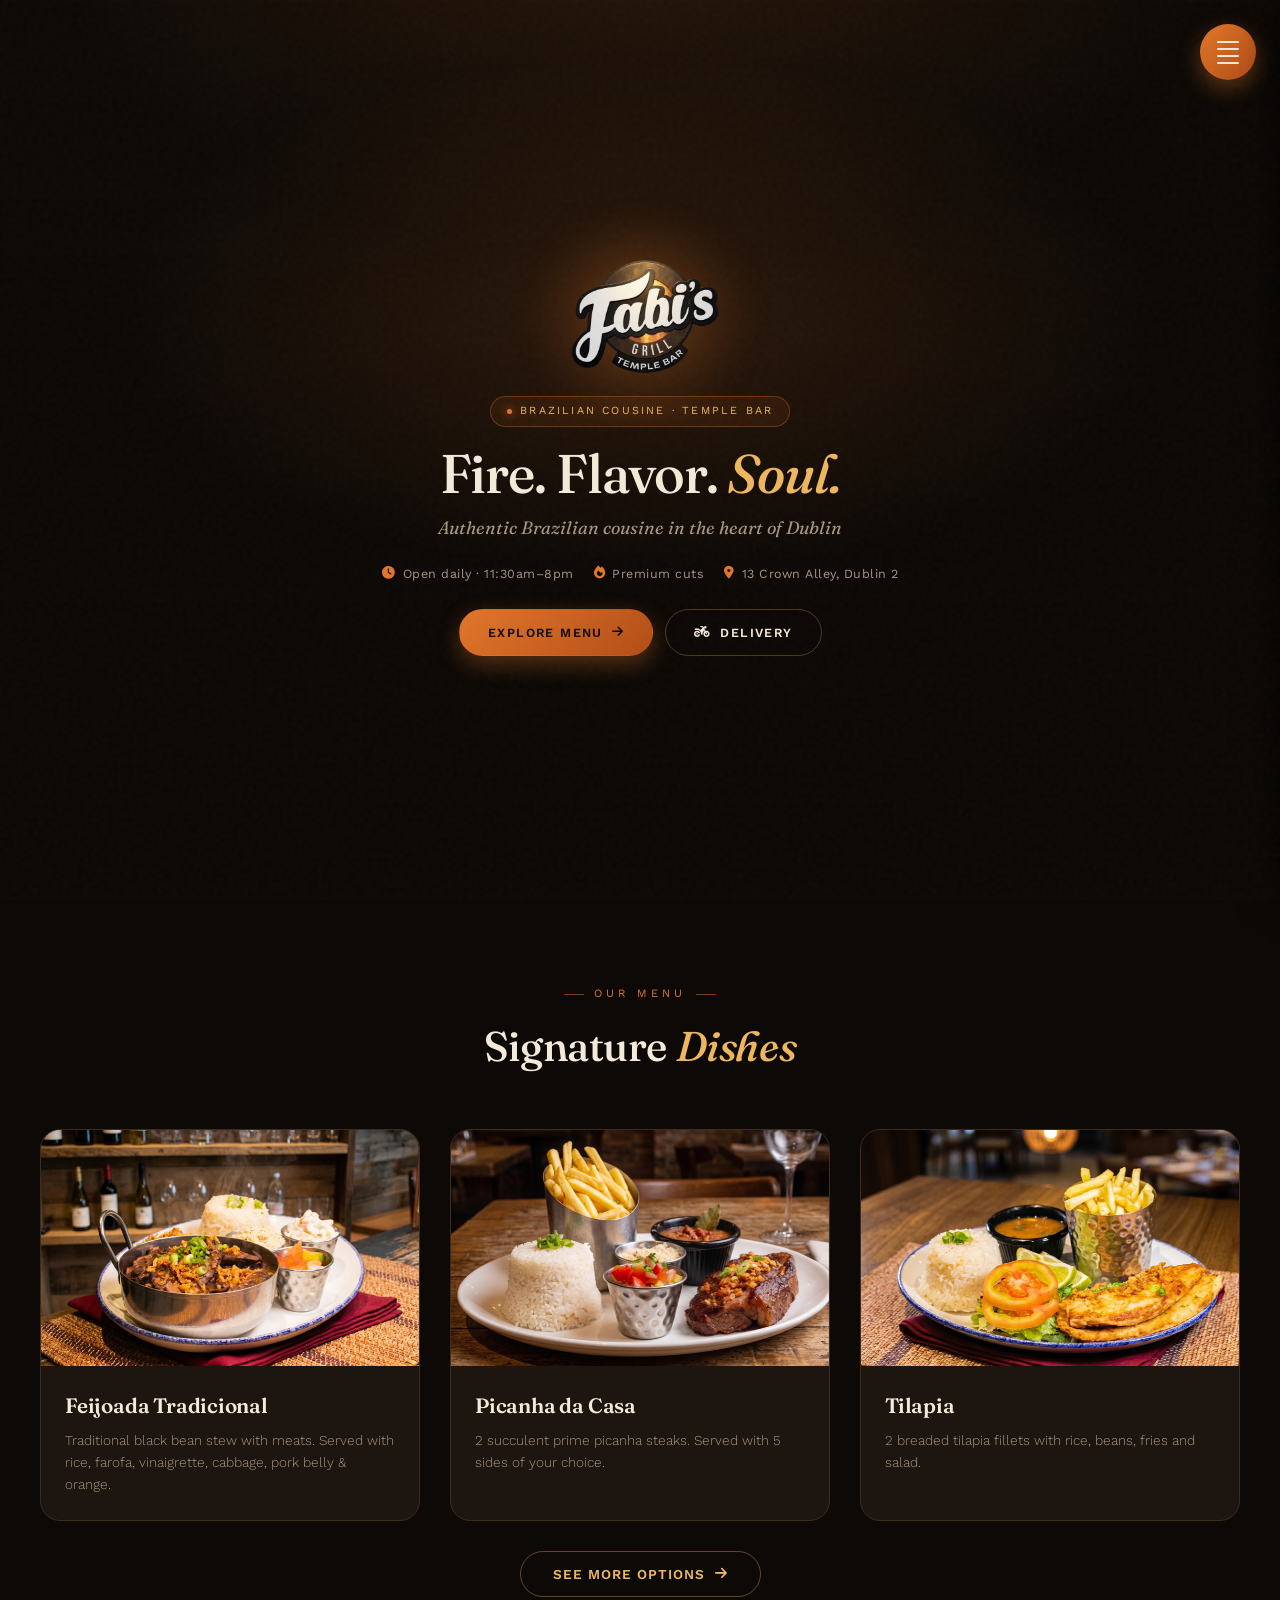
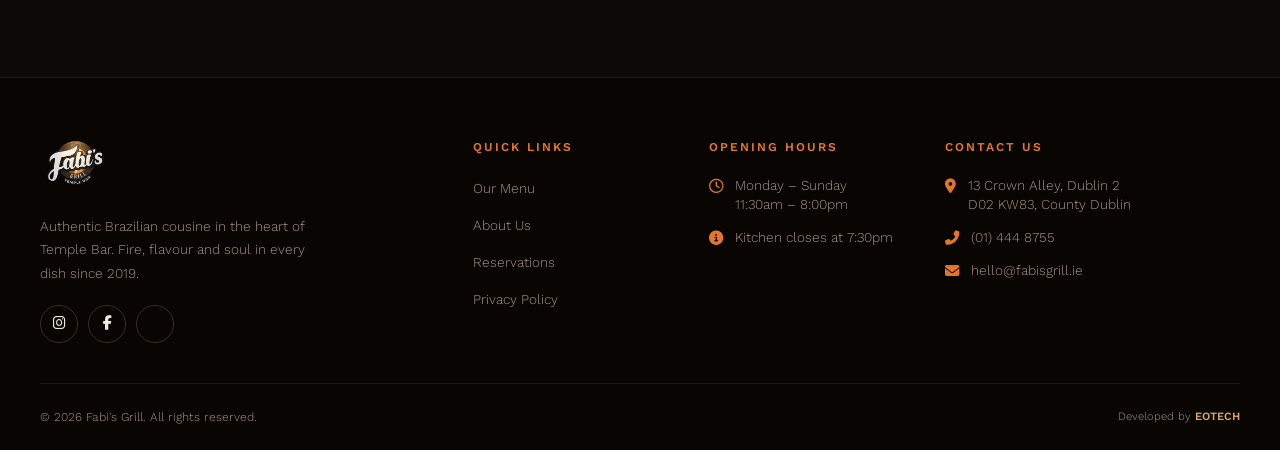
==== commit 5683a4ed: "Update index.html" ====
--- a/index.html
+++ b/index.html
@@ -79,13 +79,13 @@
 /* ============ SIDEBAR ============ */
 .sidebar-overlay { position: fixed; inset: 0; background: rgba(0, 0, 0, 0.6); backdrop-filter: blur(4px); z-index: 1001; opacity: 0; visibility: hidden; transition: var(--transition); }
 .sidebar-overlay.active { opacity: 1; visibility: visible; }
-.sidebar-menu { position: fixed; top: 0; right: -100%; width: 100%; max-width: 400px; height: 100dvh; background: var(--char); z-index: 1002; display: flex; flex-direction: column; transition: right 0.3s var(--ease); border-left: 1px solid var(--line); box-shadow: -10px 0 30px rgba(0,0,0,0.5); will-change: right; }
-.sidebar-menu.active { right: 0; }
+
+/* Sidebar agora usa TRANSFORM (não 'right') para compatibilidade total com swipe mobile */
+.sidebar-menu { position: fixed; top: 0; right: 0; width: 100%; max-width: 400px; height: 100dvh; background: var(--char); z-index: 1002; display: flex; flex-direction: column; transform: translateX(100%); transition: transform 0.45s var(--ease); border-left: 1px solid var(--line); box-shadow: -10px 0 30px rgba(0,0,0,0.5); will-change: transform; }
+.sidebar-menu.active { transform: translateX(0); }
 
 /* === SWIPE PARA FECHAR === */
 .sidebar-menu { touch-action: pan-y; overscroll-behavior: contain; }
-.sidebar-menu.dragging { transition: none !important; }
-.sidebar-overlay.dragging { transition: none !important; }
 
 .sidebar-header { display: flex; justify-content: space-between; align-items: center; padding: 30px; border-bottom: 1px solid var(--line-soft); }
 .sidebar-header img { max-height: 40px; width: auto; display: block; }
@@ -474,8 +474,33 @@
     const sidebarOverlay = document.getElementById('sidebarOverlay');
     const openMenuBtn = document.getElementById('openMenu');
     const closeMenuBtn = document.getElementById('closeMenu');
-    function openSidebar() { sidebarMenu.classList.add('active'); sidebarOverlay.classList.add('active'); document.body.style.overflow = 'hidden'; }
-    function closeSidebar() { sidebarMenu.classList.remove('active'); sidebarOverlay.classList.remove('active'); document.body.style.overflow = ''; }
+
+    let sidebarCloseTimer = null;
+
+    function openSidebar() {
+        clearTimeout(sidebarCloseTimer);
+        sidebarMenu.style.transform = '';
+        sidebarOverlay.style.opacity = '';
+        sidebarMenu.style.transition = '';
+        sidebarOverlay.style.transition = '';
+        sidebarMenu.classList.add('active');
+        sidebarOverlay.classList.add('active');
+        document.body.style.overflow = 'hidden';
+    }
+
+    function closeSidebar() {
+        sidebarMenu.style.transform = '';
+        sidebarOverlay.style.opacity = '';
+        sidebarMenu.style.transition = '';
+        sidebarOverlay.style.transition = '';
+        sidebarMenu.classList.remove('active');
+        sidebarOverlay.classList.remove('active');
+        clearTimeout(sidebarCloseTimer);
+        sidebarCloseTimer = setTimeout(function () {
+            document.body.style.overflow = '';
+        }, 450);
+    }
+
     openMenuBtn.addEventListener('click', openSidebar);
     closeMenuBtn.addEventListener('click', closeSidebar);
     sidebarOverlay.addEventListener('click', closeSidebar);
@@ -484,13 +509,17 @@
     (function () {
         let startX = 0, startY = 0, currentX = 0, startTime = 0;
         let dragging = false, locked = null;
+        const sidebarWidth = () => sidebarMenu.offsetWidth;
 
         sidebarMenu.addEventListener('touchstart', function (e) {
             if (!sidebarMenu.classList.contains('active')) return;
             const t = e.touches[0];
-            startX = t.clientX; startY = t.clientY; currentX = 0;
+            startX = t.clientX; startY = t.clientY;
+            currentX = 0;
             startTime = Date.now();
             dragging = true; locked = null;
+            sidebarMenu.style.transition = 'none';
+            sidebarOverlay.style.transition = 'none';
         }, { passive: true });
 
         sidebarMenu.addEventListener('touchmove', function (e) {
@@ -502,55 +531,63 @@
             if (!locked) {
                 if (Math.abs(dx) < 8 && Math.abs(dy) < 8) return;
                 locked = (Math.abs(dx) > Math.abs(dy)) ? 'h' : 'v';
-                if (locked === 'h') {
-                    sidebarMenu.classList.add('dragging');
-                    sidebarOverlay.classList.add('dragging');
-                }
             }
-            if (locked !== 'h') return;
-
-            currentX = Math.max(0, dx);
-            const width = sidebarMenu.offsetWidth;
-            sidebarMenu.style.transform = 'translateX(' + currentX + 'px)';
-            sidebarOverlay.style.opacity = Math.max(0, 1 - currentX / width);
-        }, { passive: true });
+
+            if (locked === 'v') {
+                dragging = false;
+                sidebarMenu.style.transition = '';
+                sidebarOverlay.style.transition = '';
+                return;
+            }
+
+            if (locked === 'h') {
+                e.preventDefault();
+                currentX = Math.max(0, Math.abs(dx));
+                const w = sidebarWidth();
+                const percent = currentX / w;
+                sidebarMenu.style.transform = 'translateX(' + currentX + 'px)';
+                sidebarOverlay.style.opacity = Math.max(0, 1 - percent);
+            }
+        }, { passive: false });
 
         function endDrag() {
             if (!dragging) return;
             dragging = false;
-            if (locked !== 'h') return;
-
-            const width = sidebarMenu.offsetWidth;
+            if (locked !== 'h') {
+                sidebarMenu.style.transition = '';
+                sidebarOverlay.style.transition = '';
+                return;
+            }
+
+            const w = sidebarWidth();
             const elapsed = Math.max(1, Date.now() - startTime);
             const velocity = currentX / elapsed;
-            const shouldClose = currentX > width * 0.3 || velocity > 0.5;
-
-            sidebarMenu.classList.remove('dragging');
-            sidebarOverlay.classList.remove('dragging');
-            sidebarMenu.style.transition = 'transform 0.3s var(--ease)';
-            sidebarOverlay.style.transition = 'opacity 0.3s var(--ease)';
+            const shouldClose = currentX > w * 0.25 || velocity > 0.4;
+
+            sidebarMenu.style.transition = 'transform 0.45s cubic-bezier(0.16, 1, 0.3, 1)';
+            sidebarOverlay.style.transition = 'opacity 0.45s cubic-bezier(0.16, 1, 0.3, 1)';
 
             if (shouldClose) {
                 sidebarMenu.style.transform = 'translateX(100%)';
                 sidebarOverlay.style.opacity = 0;
                 setTimeout(function () {
-                    sidebarMenu.style.transition = 'none';
-                    closeSidebar();
+                    sidebarMenu.classList.remove('active');
+                    sidebarOverlay.classList.remove('active');
                     sidebarMenu.style.transform = '';
                     sidebarOverlay.style.opacity = '';
-                    void sidebarMenu.offsetWidth;
                     sidebarMenu.style.transition = '';
                     sidebarOverlay.style.transition = '';
-                }, 300);
+                    document.body.style.overflow = '';
+                }, 450);
             } else {
                 sidebarMenu.style.transform = 'translateX(0)';
                 sidebarOverlay.style.opacity = 1;
                 setTimeout(function () {
+                    sidebarMenu.style.transform = '';
+                    sidebarOverlay.style.opacity = '';
                     sidebarMenu.style.transition = '';
                     sidebarOverlay.style.transition = '';
-                    sidebarMenu.style.transform = '';
-                    sidebarOverlay.style.opacity = '';
-                }, 300);
+                }, 450);
             }
         }
 
@@ -575,13 +612,24 @@
 
     document.addEventListener('keydown', function(e) { if (e.key === 'Escape') { closeDeliveryModal(); closeBookingModal(); closeSidebar(); closeLightbox(); } });
 
-    /* === ABRIR GOOGLE MAPS === */
+    /* === ABRIR GOOGLE MAPS (compatível com mobile) === */
     function openGoogleMaps() {
         const address = "13 Crown Alley, Temple Bar, Dublin 2, D02 KW83, Ireland";
         const encodedAddress = encodeURIComponent(address);
         const googleMapsUrl = `https://www.google.com/maps/search/?api=1&query=${encodedAddress}`;
-        window.open(googleMapsUrl, '_blank', 'noopener,noreferrer');
+        const isMobile = /iPhone|iPad|iPod|Android/i.test(navigator.userAgent);
+
+        // Fecha a sidebar ANTES de navegar (evita cancelar a navegação no celular)
         closeSidebar();
+
+        // Pequeno delay para garantir que a animação de fechar não seja interrompida
+        setTimeout(function () {
+            if (isMobile) {
+                window.location.href = googleMapsUrl;
+            } else {
+                window.open(googleMapsUrl, '_blank', 'noopener,noreferrer');
+            }
+        }, 50);
     }
 </script>
 
